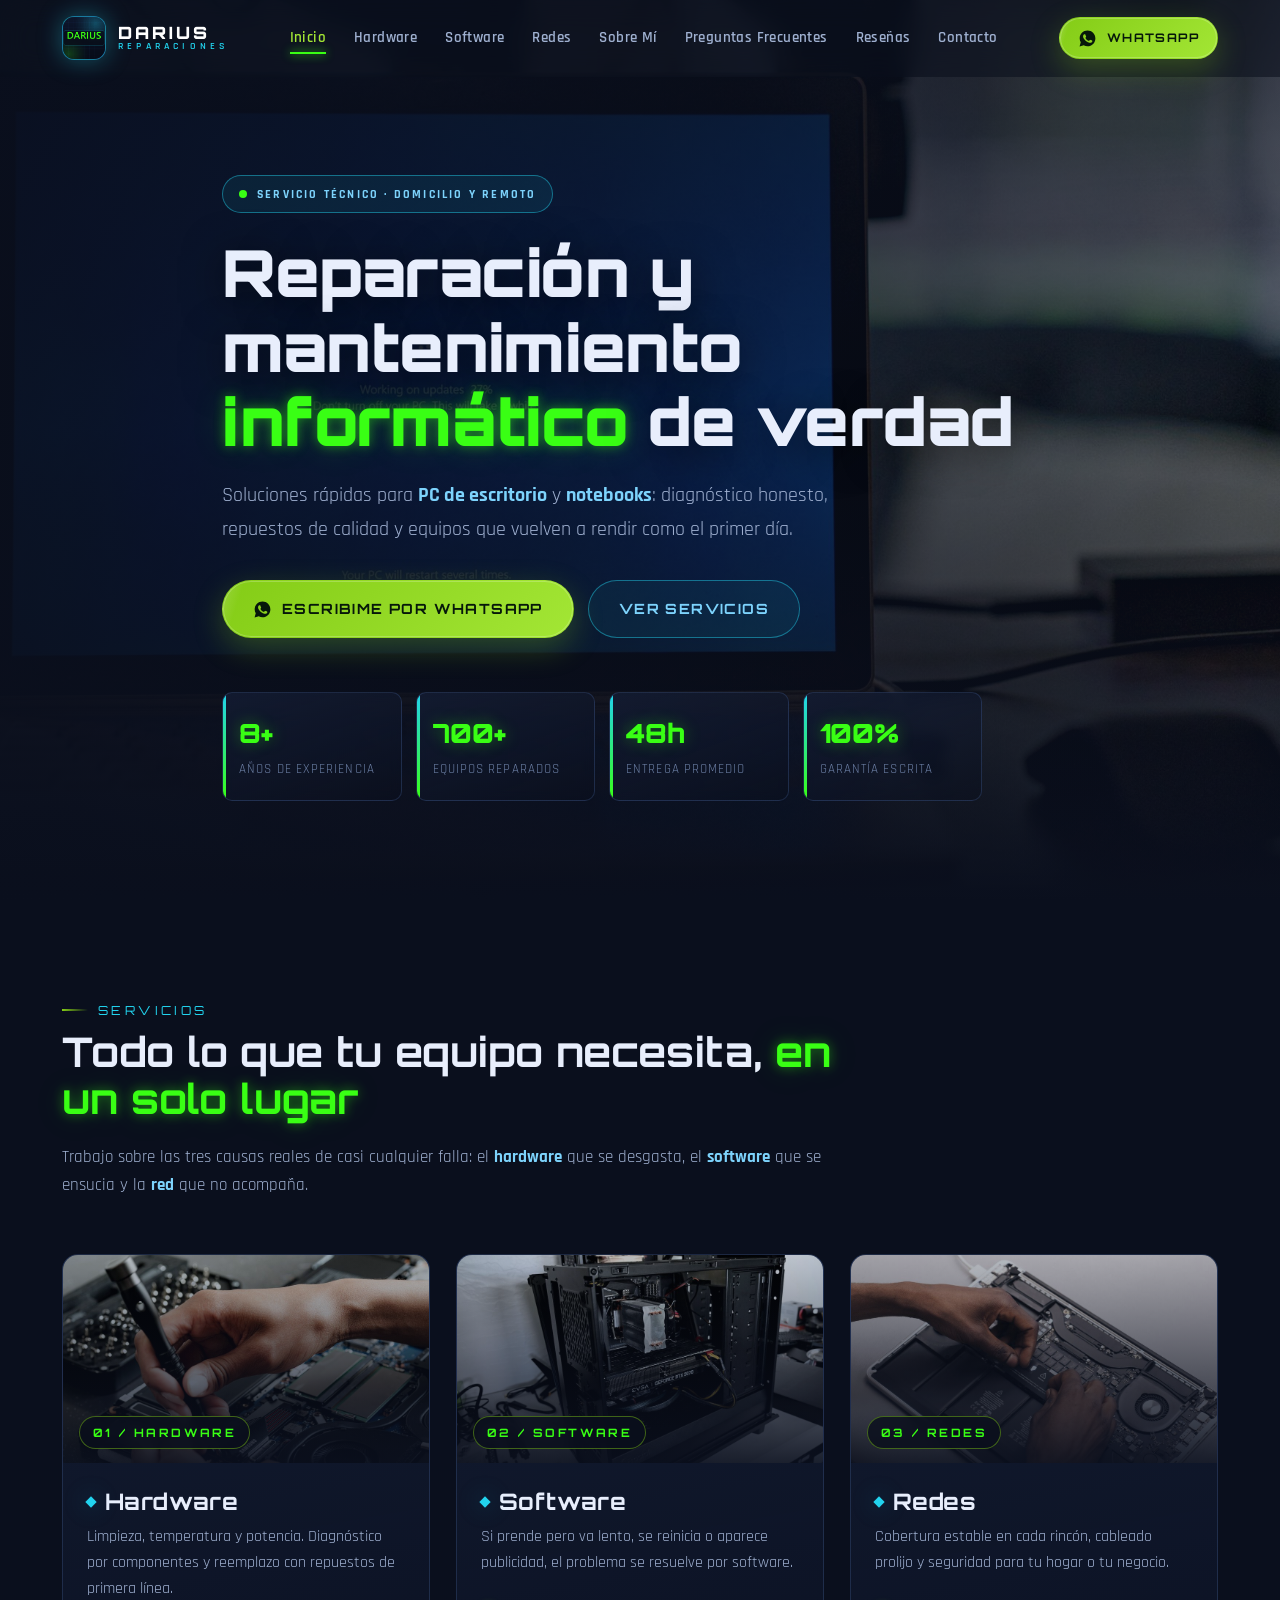
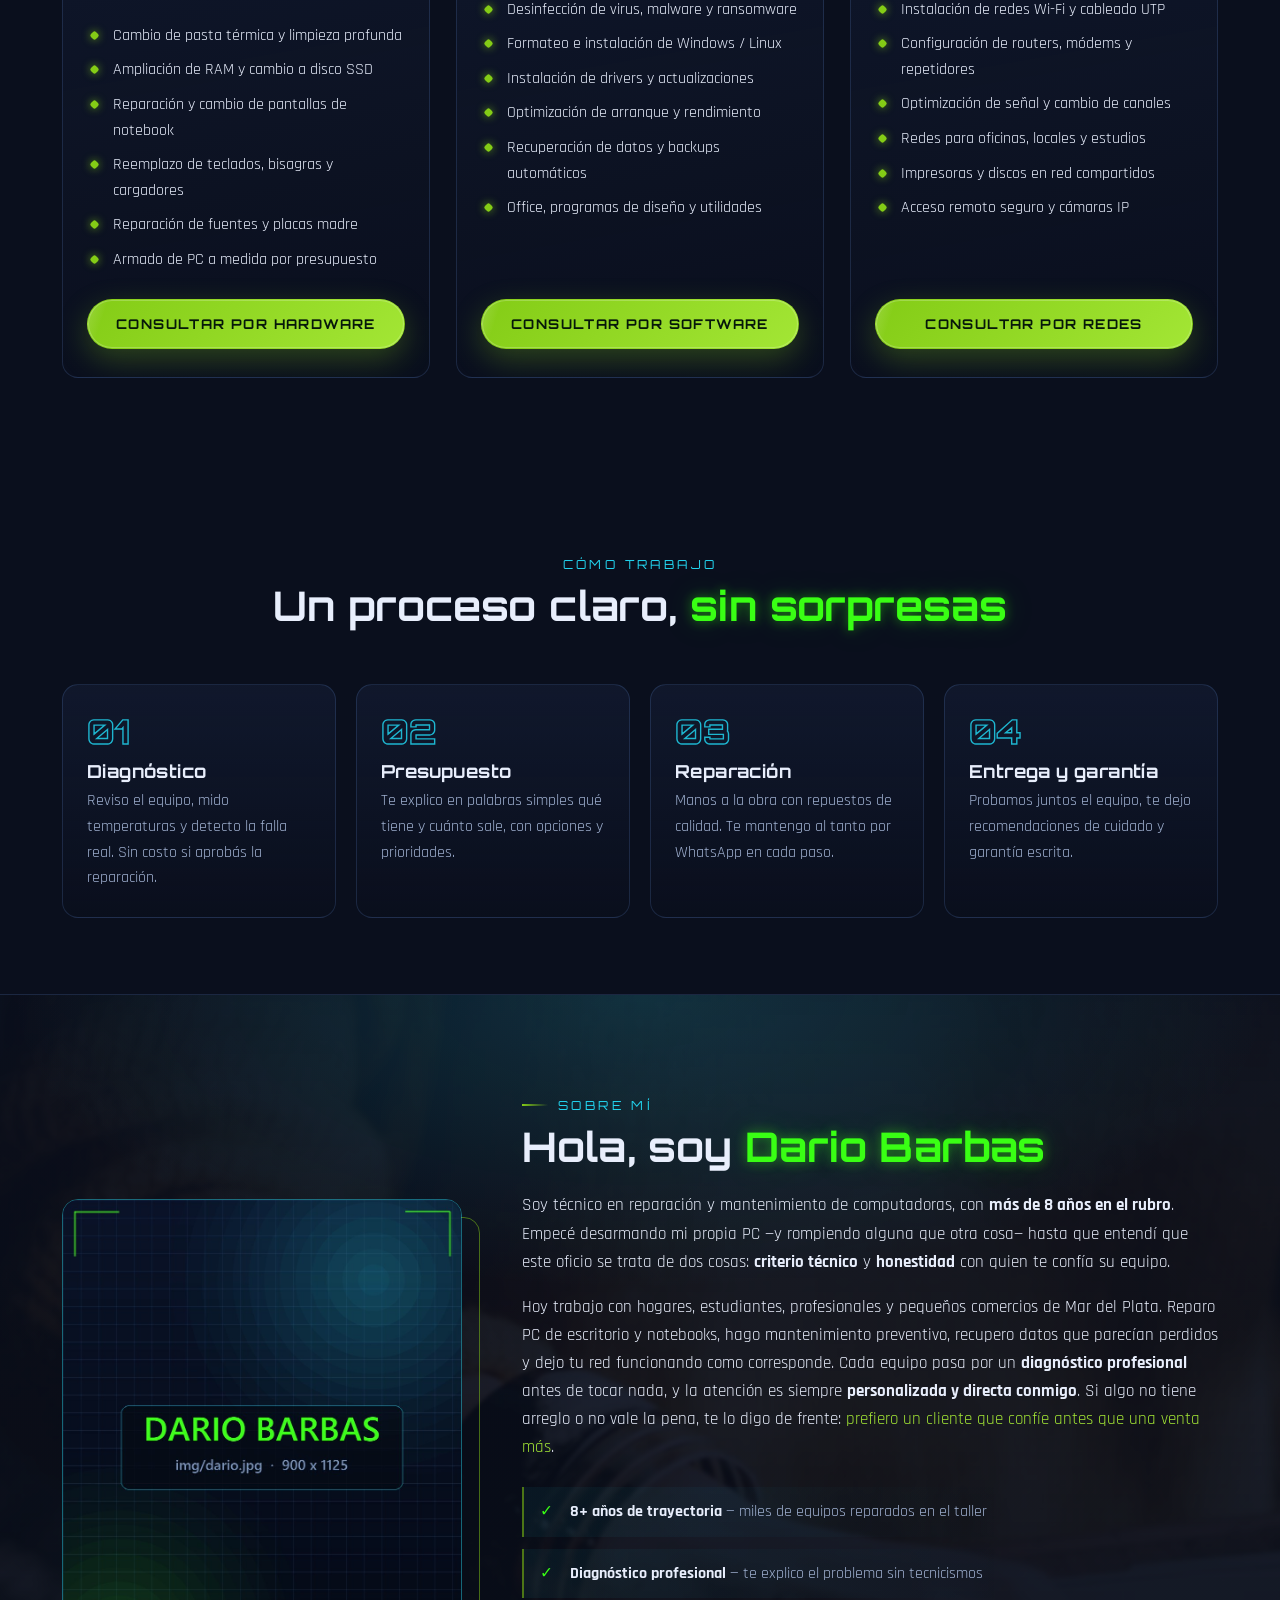
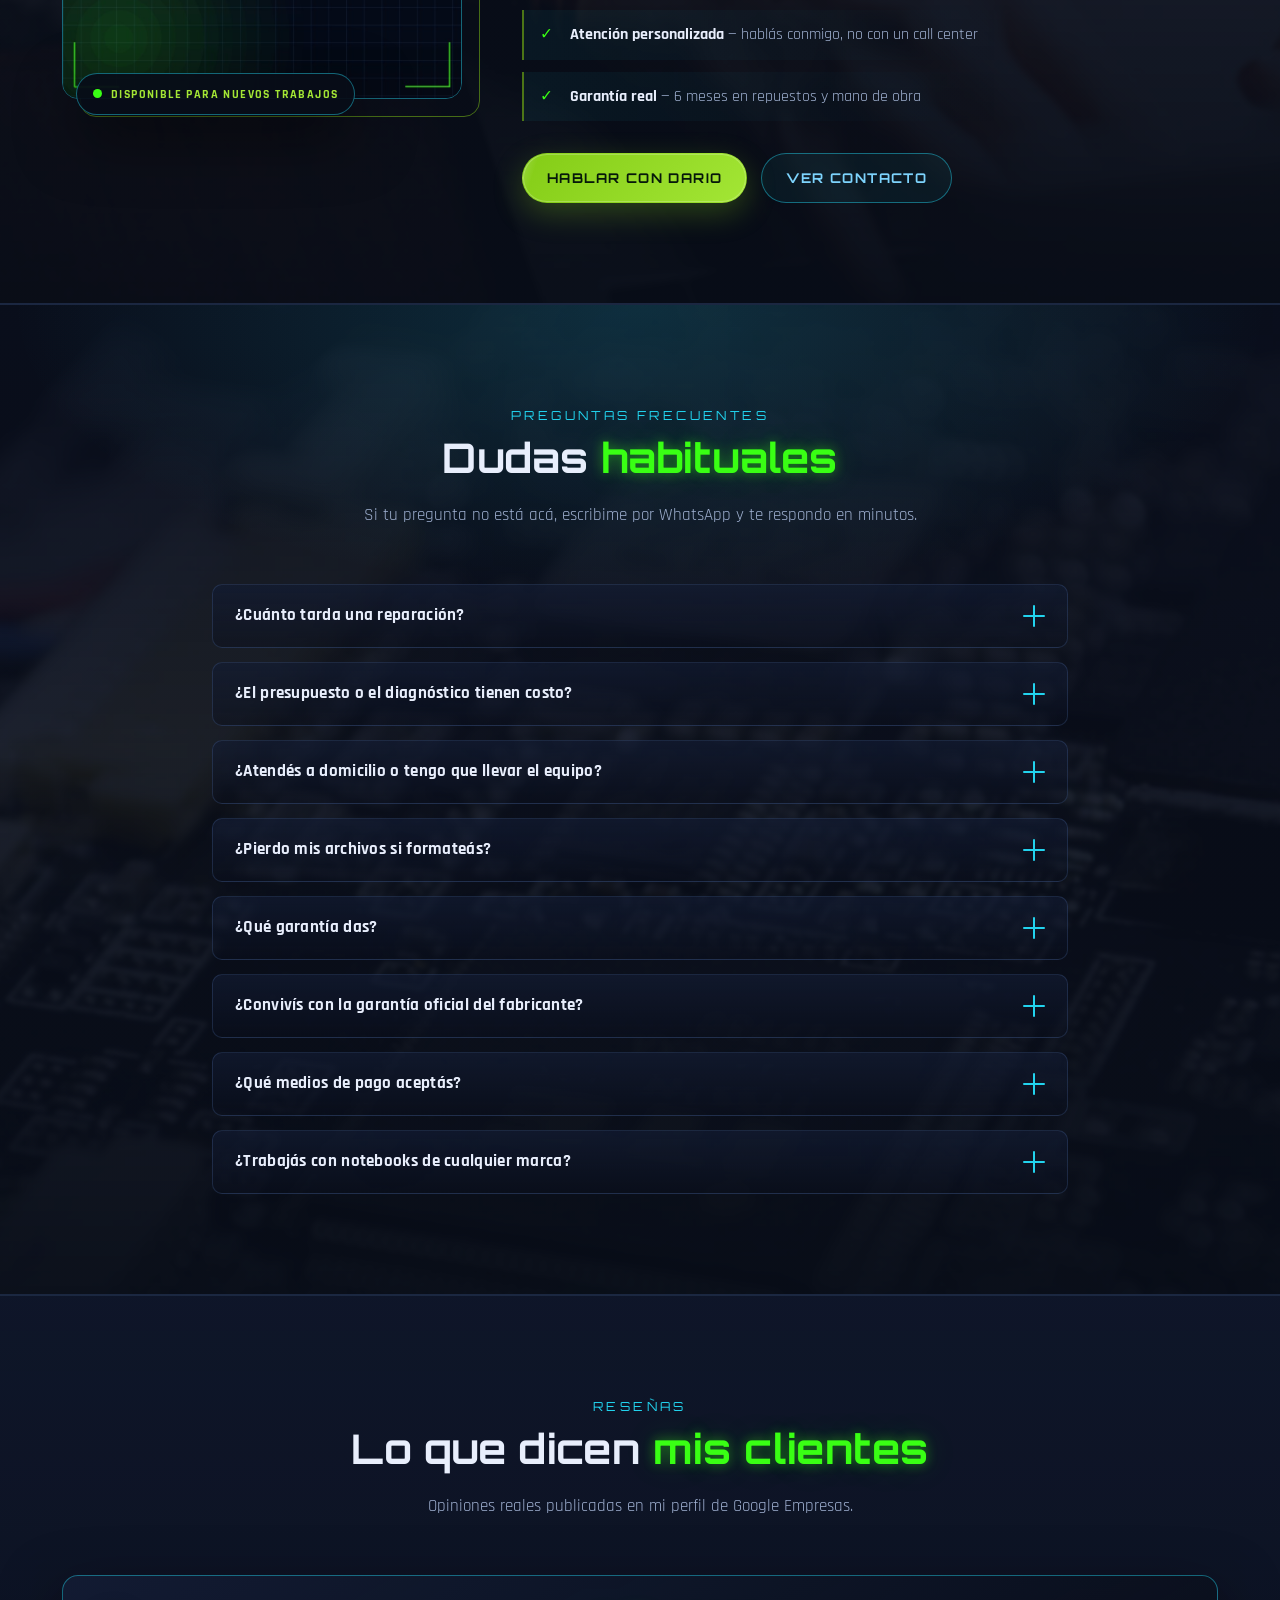
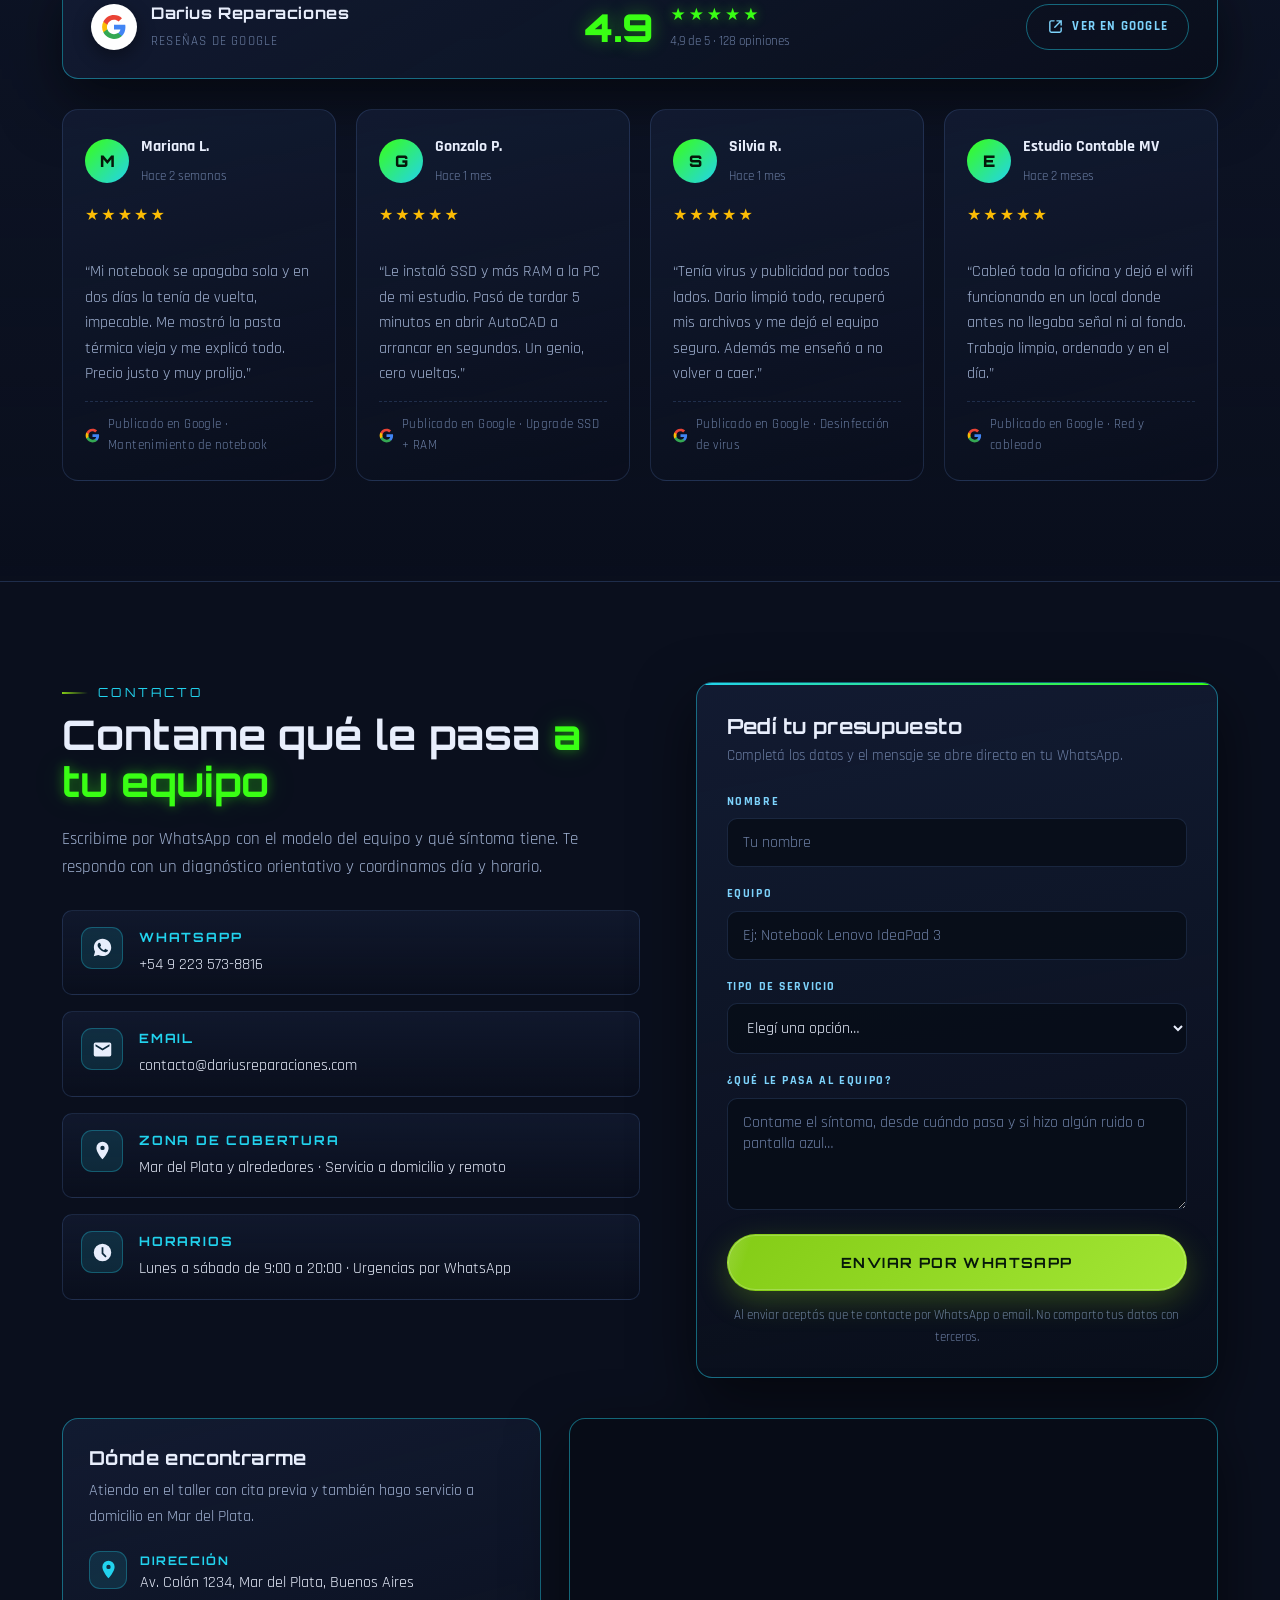
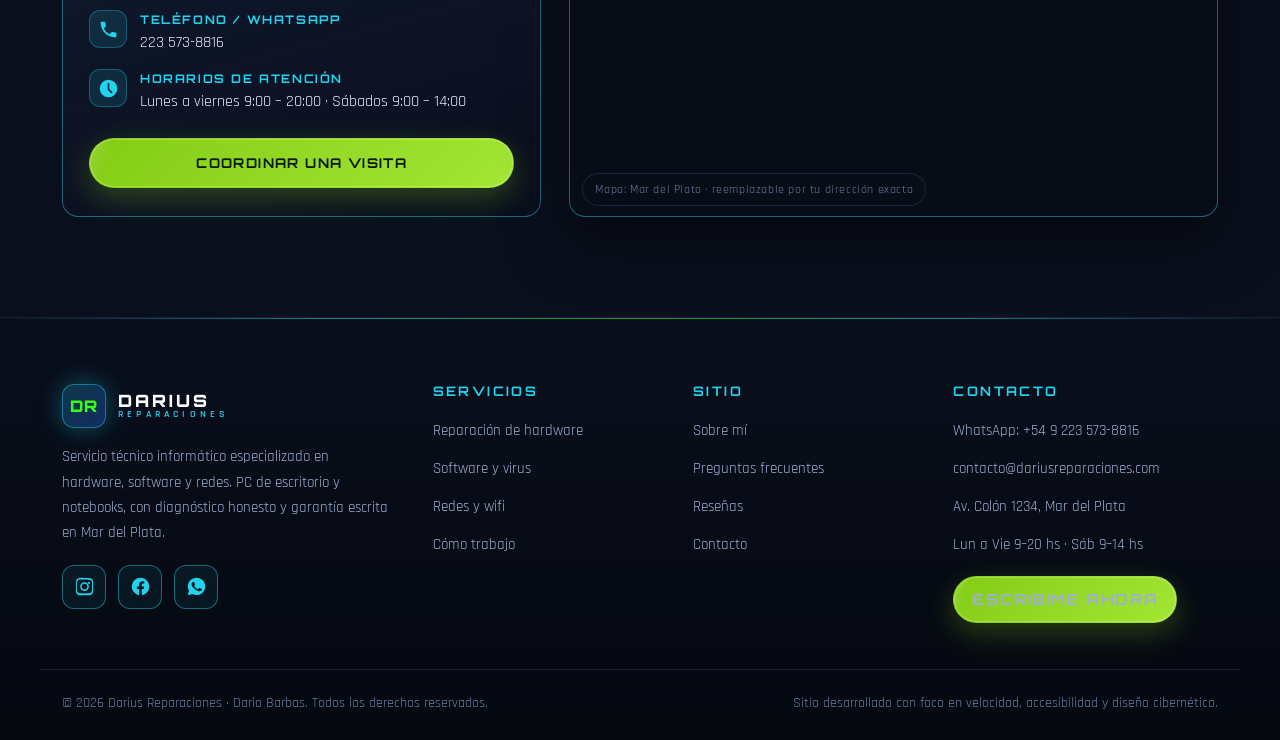
==== index.html @ 728defdb "Initial commit - Darius Reparaciones Website" ====
<!DOCTYPE html>
<html lang="es">
<head>
  <meta charset="UTF-8" />
  <meta name="viewport" content="width=device-width, initial-scale=1.0" />
  <meta name="theme-color" content="#0a0f1d" />
  <title>Darius Reparaciones | Reparación de PC y Notebooks</title>

  <!-- SEGURO ANTI-FALLO: el contenido solo se oculta para animarlo si el JS
       está activo. Si main.js no carga o falla, a los 2,5 segundos se
       muestra TODO igual (textos, tarjetas y fotos). -->
  <script>
    (function () {
      var d = document.documentElement;
      d.classList.add('js', 'reveal-pending');
      window.setTimeout(function () {
        if (d.classList.contains('reveal-pending')) d.classList.remove('js');
      }, 2500);
    })();
  </script>
  <meta name="description" content="Servicio técnico informático: reparación de hardware, eliminación de virus, optimización y redes. PC de escritorio y notebooks con diagnóstico rápido y garantía." />
  <meta name="keywords" content="reparación de pc, service notebooks, cambio de pasta térmica, formateo, virus, redes wifi, Dario Barbas" />
  <meta name="author" content="Dario Barbas" />

  <!-- Open Graph -->
  <meta property="og:title" content="Darius Reparaciones | Reparación de PC y Notebooks" />
  <meta property="og:description" content="Hardware, software y redes. Diagnóstico rápido, repuestos de calidad y garantía real." />
  <meta property="og:type" content="website" />
  <meta property="og:image" content="img/og-image.jpg" />
  <meta name="twitter:card" content="summary_large_image" />

  <link rel="icon" href="img/favicon.png" type="image/png" />

  <!-- Tipografías tech -->
  <link rel="preconnect" href="https://fonts.googleapis.com" />
  <link rel="preconnect" href="https://fonts.gstatic.com" crossorigin />
  <link href="https://fonts.googleapis.com/css2?family=Orbitron:wght@500;700;900&family=Rajdhani:wght@400;500;600;700&display=swap" rel="stylesheet" />

  <link rel="stylesheet" href="css/styles.css" />

  <!-- Si el JavaScript está bloqueado, el contenido no queda oculto -->
  <noscript>
    <style>
      .reveal { opacity: 1 !important; transform: none !important; }
      .card__body { visibility: visible; }
    </style>
  </noscript>
</head>
<body>

  <!-- ================= FONDO DECORATIVO ================= -->
  <div class="bg-layer" aria-hidden="true">
    <div class="bg-grid"></div>
    <div class="bg-glow bg-glow--cyan"></div>
    <div class="bg-glow bg-glow--lime"></div>
    <div class="bg-scanline"></div>
  </div>

  <a class="skip-link" href="#inicio">Saltar al contenido principal</a>

  <!-- ================= NAVBAR ================= -->
  <header class="header" id="header">
    <nav class="nav container" aria-label="Navegación principal">
      <a href="#inicio" class="brand" aria-label="Darius Reparaciones - Inicio">
        <span class="brand__mark" aria-hidden="true">
          <img src="img/logo.png" alt="" onerror="this.replaceWith(Object.assign(document.createElement('span'),{className:'brand__mark-fallback',textContent:'DR'}))" />
        </span>
        <span class="brand__text">
          <strong>DARIUS</strong>
          <small>REPARACIONES</small>
        </span>
      </a>

      <ul class="nav__list" id="navList">
        <li><a class="nav__link is-active" href="#inicio">Inicio</a></li>
        <li><a class="nav__link" href="#hardware">Hardware</a></li>
        <li><a class="nav__link" href="#software">Software</a></li>
        <li><a class="nav__link" href="#redes">Redes</a></li>
        <li><a class="nav__link" href="#sobre-mi">Sobre Mí</a></li>
        <li><a class="nav__link" href="#faq">Preguntas Frecuentes</a></li>
        <li><a class="nav__link" href="#resenas">Reseñas</a></li>
        <li><a class="nav__link" href="#contacto">Contacto</a></li>
        <li class="nav__cta-mobile">
          <a class="btn btn--whatsapp btn--block" data-wa data-wa-text="Hola Dario! Quiero consultar por un servicio técnico." href="https://wa.me/5492235738816" target="_blank" rel="noopener">
            <svg class="icon" viewBox="0 0 24 24" aria-hidden="true"><path fill="currentColor" d="M12.04 2C6.58 2 2.13 6.45 2.13 11.91c0 1.75.46 3.45 1.32 4.95L2 22l5.25-1.38a9.9 9.9 0 0 0 4.79 1.22h.01c5.46 0 9.91-4.45 9.91-9.91S17.5 2 12.04 2Zm5.8 14.06c-.24.68-1.4 1.3-1.93 1.35-.53.05-1.02.24-3.45-.72-2.92-1.15-4.75-4.17-4.9-4.37-.14-.19-1.15-1.53-1.15-2.92 0-1.39.73-2.07 1-2.36.24-.26.53-.33.72-.33.19 0 .38 0 .55.01.19.01.43-.07.67.51.24.58.82 2 .89 2.14.07.15.12.32.02.51-.1.19-.15.31-.29.48-.15.17-.31.38-.44.51-.15.14-.3.3-.13.59.17.29.76 1.25 1.63 2.03 1.12 1 2.06 1.31 2.35 1.46.29.14.46.12.63-.07.17-.19.73-.85.93-1.14.19-.29.39-.24.65-.15.27.1 1.68.79 1.97.94.29.14.48.22.55.34.07.12.07.7-.17 1.38Z"/></svg>
            WhatsApp
          </a>
        </li>
      </ul>

      <div class="nav__actions">
        <a class="btn btn--whatsapp btn--sm" data-wa data-wa-text="Hola Dario! Quiero consultar por un servicio técnico." href="https://wa.me/5492235738816" target="_blank" rel="noopener">
          <svg class="icon" viewBox="0 0 24 24" aria-hidden="true"><path fill="currentColor" d="M12.04 2C6.58 2 2.13 6.45 2.13 11.91c0 1.75.46 3.45 1.32 4.95L2 22l5.25-1.38a9.9 9.9 0 0 0 4.79 1.22h.01c5.46 0 9.91-4.45 9.91-9.91S17.5 2 12.04 2Zm5.8 14.06c-.24.68-1.4 1.3-1.93 1.35-.53.05-1.02.24-3.45-.72-2.92-1.15-4.75-4.17-4.9-4.37-.14-.19-1.15-1.53-1.15-2.92 0-1.39.73-2.07 1-2.36.24-.26.53-.33.72-.33.19 0 .38 0 .55.01.19.01.43-.07.67.51.24.58.82 2 .89 2.14.07.15.12.32.02.51-.1.19-.15.31-.29.48-.15.17-.31.38-.44.51-.15.14-.3.3-.13.59.17.29.76 1.25 1.63 2.03 1.12 1 2.06 1.31 2.35 1.46.29.14.46.12.63-.07.17-.19.73-.85.93-1.14.19-.29.39-.24.65-.15.27.1 1.68.79 1.97.94.29.14.48.22.55.34.07.12.07.7-.17 1.38Z"/></svg>
          <span>WhatsApp</span>
        </a>

        <button class="burger" id="burger" type="button" aria-label="Abrir menú de navegación" aria-expanded="false" aria-controls="navList">
          <span></span><span></span><span></span>
        </button>
      </div>
    </nav>
  </header>

  <main>

    <!-- ================= HERO ================= -->
    <section class="hero" id="inicio">
      <div class="hero__media" aria-hidden="true">
        <img src="img/hero-bg.jpg" alt="" fetchpriority="high" />
        <div class="hero__overlay"></div>
      </div>

      <div class="container hero__inner">
        <p class="badge reveal">
          <span class="badge__dot"></span> Servicio técnico · Domicilio y remoto
        </p>

        <h1 class="hero__title reveal">
          Reparación y mantenimiento <span class="txt-neon">informático</span> de verdad
        </h1>

        <p class="hero__subtitle reveal">
          Soluciones rápidas para <strong>PC de escritorio</strong> y <strong>notebooks</strong>:
          diagnóstico honesto, repuestos de calidad y equipos que vuelven a rendir como el primer día.
        </p>

        <div class="hero__actions reveal">
          <a class="btn btn--whatsapp btn--lg" data-wa data-wa-text="Hola Dario! Necesito reparar mi equipo. ¿Me pasás un presupuesto?" href="https://wa.me/5492235738816" target="_blank" rel="noopener">
            <svg class="icon" viewBox="0 0 24 24" aria-hidden="true"><path fill="currentColor" d="M12.04 2C6.58 2 2.13 6.45 2.13 11.91c0 1.75.46 3.45 1.32 4.95L2 22l5.25-1.38a9.9 9.9 0 0 0 4.79 1.22h.01c5.46 0 9.91-4.45 9.91-9.91S17.5 2 12.04 2Zm5.8 14.06c-.24.68-1.4 1.3-1.93 1.35-.53.05-1.02.24-3.45-.72-2.92-1.15-4.75-4.17-4.9-4.37-.14-.19-1.15-1.53-1.15-2.92 0-1.39.73-2.07 1-2.36.24-.26.53-.33.72-.33.19 0 .38 0 .55.01.19.01.43-.07.67.51.24.58.82 2 .89 2.14.07.15.12.32.02.51-.1.19-.15.31-.29.48-.15.17-.31.38-.44.51-.15.14-.3.3-.13.59.17.29.76 1.25 1.63 2.03 1.12 1 2.06 1.31 2.35 1.46.29.14.46.12.63-.07.17-.19.73-.85.93-1.14.19-.29.39-.24.65-.15.27.1 1.68.79 1.97.94.29.14.48.22.55.34.07.12.07.7-.17 1.38Z"/></svg>
            Escribime por WhatsApp
          </a>
          <a class="btn btn--ghost btn--lg" href="#servicios">Ver servicios</a>
        </div>

        <ul class="hero__stats reveal" aria-label="Datos del servicio">
          <li><strong data-count="8" data-suffix="+">0</strong><span>Años de experiencia</span></li>
          <li><strong data-count="700" data-suffix="+">0</strong><span>Equipos reparados</span></li>
          <li><strong data-count="48" data-suffix="h">0</strong><span>Entrega promedio</span></li>
          <li><strong data-count="100" data-suffix="%">0</strong><span>Garantía escrita</span></li>
        </ul>
      </div>
    </section>

    <!-- ================= SERVICIOS ================= -->
    <section class="section" id="servicios">
      <div class="container">
        <header class="section__head reveal">
          <p class="eyebrow">Servicios</p>
          <h2 class="section__title">Todo lo que tu equipo necesita, <span class="txt-neon">en un solo lugar</span></h2>
          <p class="section__lead">
            Trabajo sobre las tres causas reales de casi cualquier falla: el <strong>hardware</strong> que se desgasta,
            el <strong>software</strong> que se ensucia y la <strong>red</strong> que no acompaña.
          </p>
        </header>

        <div class="cards">

          <!-- HARDWARE -->
          <article class="card reveal" id="hardware">
            <div class="card__media">
              <img src="img/hardware.jpg" alt="Reparación de hardware de PC: motherboard, memoria RAM y discos" loading="lazy" />
              <span class="card__tag">01 / Hardware</span>
            </div>
            <div class="card__body">
              <h3 class="card__title">Hardware</h3>
              <p class="card__text">Limpieza, temperatura y potencia. Diagnóstico por componentes y reemplazo con repuestos de primera línea.</p>
              <ul class="list">
                <li>Cambio de pasta térmica y limpieza profunda</li>
                <li>Ampliación de RAM y cambio a disco SSD</li>
                <li>Reparación y cambio de pantallas de notebook</li>
                <li>Reemplazo de teclados, bisagras y cargadores</li>
                <li>Reparación de fuentes y placas madre</li>
                <li>Armado de PC a medida por presupuesto</li>
              </ul>
              <a class="btn btn--whatsapp btn--block" data-wa data-wa-text="Hola Dario! Necesito un servicio de HARDWARE (pasta térmica, RAM, SSD, pantalla...). ¿Me asesorás?" href="https://wa.me/5492235738816" target="_blank" rel="noopener">Consultar por hardware</a>
            </div>
          </article>

          <!-- SOFTWARE -->
          <article class="card reveal" id="software">
            <div class="card__media">
              <img src="img/software.jpg" alt="Instalación y optimización de software, eliminación de virus" loading="lazy" />
              <span class="card__tag">02 / Software</span>
            </div>
            <div class="card__body">
              <h3 class="card__title">Software</h3>
              <p class="card__text">Si prende pero va lento, se reinicia o aparece publicidad, el problema se resuelve por software.</p>
              <ul class="list">
                <li>Desinfección de virus, malware y ransomware</li>
                <li>Formateo e instalación de Windows / Linux</li>
                <li>Instalación de drivers y actualizaciones</li>
                <li>Optimización de arranque y rendimiento</li>
                <li>Recuperación de datos y backups automáticos</li>
                <li>Office, programas de diseño y utilidades</li>
              </ul>
              <a class="btn btn--whatsapp btn--block" data-wa data-wa-text="Hola Dario! Mi equipo tiene un problema de SOFTWARE (virus, lento, formateo). ¿Podés ayudarme?" href="https://wa.me/5492235738816" target="_blank" rel="noopener">Consultar por software</a>
            </div>
          </article>

          <!-- REDES -->
          <article class="card reveal" id="redes">
            <div class="card__media">
              <img src="img/redes.jpg" alt="Instalación y configuración de redes wifi y cableado" loading="lazy" />
              <span class="card__tag">03 / Redes</span>
            </div>
            <div class="card__body">
              <h3 class="card__title">Redes</h3>
              <p class="card__text">Cobertura estable en cada rincón, cableado prolijo y seguridad para tu hogar o tu negocio.</p>
              <ul class="list">
                <li>Instalación de redes Wi-Fi y cableado UTP</li>
                <li>Configuración de routers, módems y repetidores</li>
                <li>Optimización de señal y cambio de canales</li>
                <li>Redes para oficinas, locales y estudios</li>
                <li>Impresoras y discos en red compartidos</li>
                <li>Acceso remoto seguro y cámaras IP</li>
              </ul>
              <a class="btn btn--whatsapp btn--block" data-wa data-wa-text="Hola Dario! Necesito asesoramiento en REDES (wifi, cableado, router). ¿Coordinamos?" href="https://wa.me/5492235738816" target="_blank" rel="noopener">Consultar por redes</a>
            </div>
          </article>

        </div>
      </div>
    </section>

    <!-- ================= PROCESO ================= -->
    <section class="section section--tight" id="proceso">
      <div class="container">
        <header class="section__head section__head--center reveal">
          <p class="eyebrow">Cómo trabajo</p>
          <h2 class="section__title">Un proceso claro, <span class="txt-neon">sin sorpresas</span></h2>
        </header>

        <ol class="steps">
          <li class="step reveal">
            <span class="step__num">01</span>
            <h3>Diagnóstico</h3>
            <p>Reviso el equipo, mido temperaturas y detecto la falla real. Sin costo si aprobás la reparación.</p>
          </li>
          <li class="step reveal">
            <span class="step__num">02</span>
            <h3>Presupuesto</h3>
            <p>Te explico en palabras simples qué tiene y cuánto sale, con opciones y prioridades.</p>
          </li>
          <li class="step reveal">
            <span class="step__num">03</span>
            <h3>Reparación</h3>
            <p>Manos a la obra con repuestos de calidad. Te mantengo al tanto por WhatsApp en cada paso.</p>
          </li>
          <li class="step reveal">
            <span class="step__num">04</span>
            <h3>Entrega y garantía</h3>
            <p>Probamos juntos el equipo, te dejo recomendaciones de cuidado y garantía escrita.</p>
          </li>
        </ol>
      </div>
    </section>

    <!-- ================= SOBRE MÍ (con Parallax) ================= -->
    <section class="section about section--parallax" id="sobre-mi">
      <!-- Fondo Parallax: se mueve más lento que el scroll -->
      <div class="parallax__layer" data-parallax="0.18" style="background-image: url('img/parallax-sobre-mi.jpg');" aria-hidden="true"></div>
      <div class="parallax__scrim" aria-hidden="true"></div>

      <div class="container about__grid">
        <div class="about__media reveal">
          <img src="img/dario.jpg" alt="Dario Barbas, técnico en reparación de PC" loading="lazy" />
          <div class="about__frame" aria-hidden="true"></div>
          <div class="about__chip">
            <span class="pulse"></span> Disponible para nuevos trabajos
          </div>
        </div>

        <div class="about__content">
          <p class="eyebrow reveal">Sobre mí</p>
          <h2 class="section__title reveal">Hola, soy <span class="txt-neon">Dario Barbas</span></h2>

          <p class="reveal">
            Soy técnico en reparación y mantenimiento de computadoras, con <strong>más de 8 años en el rubro</strong>.
            Empecé desarmando mi propia PC —y rompiendo alguna que otra cosa— hasta que entendí que este oficio se
            trata de dos cosas: <strong>criterio técnico</strong> y <strong>honestidad</strong> con quien te confía su equipo.
          </p>
          <p class="reveal">
            Hoy trabajo con hogares, estudiantes, profesionales y pequeños comercios de Mar del Plata. Reparo PC de
            escritorio y notebooks, hago mantenimiento preventivo, recupero datos que parecían perdidos y dejo tu red
            funcionando como corresponde. Cada equipo pasa por un <strong>diagnóstico profesional</strong> antes de tocar
            nada, y la atención es siempre <strong>personalizada y directa conmigo</strong>. Si algo no tiene arreglo o no
            vale la pena, te lo digo de frente: <span class="txt-lime">prefiero un cliente que confíe antes que una venta más</span>.
          </p>

          <ul class="about__values">
            <li class="reveal"><strong>8+ años de trayectoria</strong> — miles de equipos reparados en el taller</li>
            <li class="reveal"><strong>Diagnóstico profesional</strong> — te explico el problema sin tecnicismos</li>
            <li class="reveal"><strong>Atención personalizada</strong> — hablás conmigo, no con un call center</li>
            <li class="reveal"><strong>Garantía real</strong> — 6 meses en repuestos y mano de obra</li>
          </ul>

          <div class="about__actions reveal">
            <a class="btn btn--whatsapp" data-wa data-wa-text="Hola Dario! Vi tu página y quiero hacerte una consulta." href="https://wa.me/5492235738816" target="_blank" rel="noopener">Hablar con Dario</a>
            <a class="btn btn--ghost" href="#contacto">Ver contacto</a>
          </div>
        </div>
      </div>
    </section>

    <!-- ================= PREGUNTAS FRECUENTES (con Parallax) ================= -->
    <section class="section section--parallax" id="faq">
      <!-- Fondo Parallax con backdrop cibernético -->
      <div class="parallax__layer" data-parallax="0.14" style="background-image: url('img/parallax-faq.jpg');" aria-hidden="true"></div>
      <div class="parallax__scrim" aria-hidden="true"></div>

      <div class="container container--narrow">
        <header class="section__head section__head--center reveal">
          <p class="eyebrow">Preguntas frecuentes</p>
          <h2 class="section__title">Dudas <span class="txt-neon">habituales</span></h2>
          <p class="section__lead">Si tu pregunta no está acá, escribime por WhatsApp y te respondo en minutos.</p>
        </header>

        <div class="faq" id="faqList">
          <article class="faq__item reveal">
            <h3>
              <button class="faq__q" type="button" aria-expanded="false">
                <span>¿Cuánto tarda una reparación?</span>
                <span class="faq__icon" aria-hidden="true"></span>
              </button>
            </h3>
            <div class="faq__a">
              <p>La mayoría de los trabajos de software y mantenimiento se entregan en 24 a 48 horas. Las reparaciones de hardware dependen del repuesto: si es un componente que tengo en stock, suele quedar listo el mismo día o al siguiente.</p>
            </div>
          </article>

          <article class="faq__item reveal">
            <h3>
              <button class="faq__q" type="button" aria-expanded="false">
                <span>¿El presupuesto o el diagnóstico tienen costo?</span>
                <span class="faq__icon" aria-hidden="true"></span>
              </button>
            </h3>
            <div class="faq__a">
              <p>El presupuesto es <strong>sin cargo</strong> y el diagnóstico también, siempre que aprobés la reparación.
              Si decidís no reparar, solo abonás el diagnóstico técnico, y te entrego el informe con lo que encontré y
              las opciones disponibles.</p>
            </div>
          </article>

          <article class="faq__item reveal">
            <h3>
              <button class="faq__q" type="button" aria-expanded="false">
                <span>¿Atendés a domicilio o tengo que llevar el equipo?</span>
                <span class="faq__icon" aria-hidden="true"></span>
              </button>
            </h3>
            <div class="faq__a">
              <p>Las dos opciones. Para redes, instalaciones y problemas de escritorio conviene la visita a domicilio. Para reparaciones de notebook o cambio de componentes, lo ideal es que traigas el equipo al taller. Si te queda complicado trasladarlo, lo coordino yo.</p>
            </div>
          </article>

          <article class="faq__item reveal">
            <h3>
              <button class="faq__q" type="button" aria-expanded="false">
                <span>¿Pierdo mis archivos si formateás?</span>
                <span class="faq__icon" aria-hidden="true"></span>
              </button>
            </h3>
            <div class="faq__a">
              <p>No. Antes de cualquier formateo hago una copia de seguridad completa de tus documentos, fotos y configuraciones. Incluso en casos de disco dañado intento la recuperación de datos antes de reemplazarlo.</p>
            </div>
          </article>

          <article class="faq__item reveal">
            <h3>
              <button class="faq__q" type="button" aria-expanded="false">
                <span>¿Qué garantía das?</span>
                <span class="faq__icon" aria-hidden="true"></span>
              </button>
            </h3>
            <div class="faq__a">
              <p>Seis meses de garantía escrita sobre repuestos instalados y mano de obra. Si el mismo problema vuelve dentro de ese plazo, lo reviso sin costo.</p>
            </div>
          </article>

          <article class="faq__item reveal">
            <h3>
              <button class="faq__q" type="button" aria-expanded="false">
                <span>¿Convivís con la garantía oficial del fabricante?</span>
                <span class="faq__icon" aria-hidden="true"></span>
              </button>
            </h3>
            <div class="faq__a">
              <p>Sí. Te aviso siempre que un equipo esté en garantía oficial, porque en ese caso conviene tramitarla antes de intervenirlo. Si la garantía ya venció o el fabricante no responde, ahí entro yo.</p>
            </div>
          </article>

          <article class="faq__item reveal">
            <h3>
              <button class="faq__q" type="button" aria-expanded="false">
                <span>¿Qué medios de pago aceptás?</span>
                <span class="faq__icon" aria-hidden="true"></span>
              </button>
            </h3>
            <div class="faq__a">
              <p>Efectivo, transferencia bancaria y Mercado Pago (alias o link de pago). En trabajos grandes se abona
              un anticipo del 50 % al aprobar el presupuesto y el resto contra entrega del equipo.</p>
            </div>
          </article>

          <article class="faq__item reveal">
            <h3>
              <button class="faq__q" type="button" aria-expanded="false">
                <span>¿Trabajás con notebooks de cualquier marca?</span>
                <span class="faq__icon" aria-hidden="true"></span>
              </button>
            </h3>
            <div class="faq__a">
              <p>Sí: Lenovo, HP, Dell, Asus, Acer, Samsung, MSI, Apple y equipos armados. Si por el modelo necesito un
              repuesto específico, te lo aviso antes de comprarlo y te paso el precio exacto.</p>
            </div>
          </article>
        </div>
      </div>
    </section>

    <!-- ================= RESEÑAS (Google Business Profile) ================= -->
    <section class="section section--alt" id="resenas">
      <div class="container">
        <header class="section__head section__head--center reveal">
          <p class="eyebrow">Reseñas</p>
          <h2 class="section__title">Lo que dicen <span class="txt-neon">mis clientes</span></h2>
          <p class="section__lead">Opiniones reales publicadas en mi perfil de Google Empresas.</p>
        </header>

        <!-- Tarjeta resumen conectada a Google Business Profile -->
        <div class="gbusiness reveal">
          <div class="gbusiness__brand">
            <span class="gbusiness__logo" aria-hidden="true">
              <svg viewBox="0 0 48 48">
                <path fill="#4285F4" d="M45.12 24.5c0-1.56-.14-3.06-.4-4.5H24v8.51h11.84c-.51 2.75-2.06 5.08-4.39 6.64v5.52h7.11c4.16-3.83 6.56-9.47 6.56-16.17z"/>
                <path fill="#34A853" d="M24 46c5.94 0 10.92-1.97 14.56-5.33l-7.11-5.52c-1.97 1.32-4.49 2.1-7.45 2.1-5.73 0-10.58-3.87-12.31-9.07H4.34v5.7C7.96 41.07 15.4 46 24 46z"/>
                <path fill="#FBBC05" d="M11.69 28.18C11.25 26.86 11 25.45 11 24s.25-2.86.69-4.18v-5.7H4.34C2.85 17.09 2 20.45 2 24s.85 6.91 2.34 9.88l7.35-5.7z"/>
                <path fill="#EA4335" d="M24 10.75c3.23 0 6.13 1.11 8.41 3.29l6.31-6.31C34.91 4.18 29.93 2 24 2 15.4 2 7.96 6.93 4.34 14.12l7.35 5.7c1.73-5.2 6.58-9.07 12.31-9.07z"/>
              </svg>
            </span>
            <div>
              <strong>Darius Reparaciones</strong>
              <span>Reseñas de Google</span>
            </div>
          </div>

          <div class="gbusiness__score">
            <span class="gbusiness__num">4.9</span>
            <div class="gbusiness__meta">
              <span class="rating__stars" aria-hidden="true">★★★★★</span>
              <small>4,9 de 5 · 128 opiniones</small>
            </div>
          </div>

          <!-- TODO: cambiar por el enlace real de tu perfil de Google Empresas -->
          <a class="gbusiness__link" href="https://www.google.com/search?q=Darius+Reparaciones+Mar+del+Plata" target="_blank" rel="noopener">
            <svg viewBox="0 0 24 24" aria-hidden="true"><path fill="none" stroke="currentColor" stroke-width="2" stroke-linecap="round" stroke-linejoin="round" d="M14 4h6v6M20 4l-9 9M10 4H6a2 2 0 0 0-2 2v12a2 2 0 0 0 2 2h12a2 2 0 0 0 2-2v-4"/></svg>
            Ver en Google
          </a>
        </div>

        <div class="reviews">
          <article class="review reveal">
            <div class="review__head">
              <span class="review__avatar" aria-hidden="true">M</span>
              <div class="review__who">
                <strong>Mariana L.</strong>
                <span>Hace 2 semanas</span>
              </div>
            </div>
            <p class="review__stars" aria-label="5 de 5 estrellas">★★★★★</p>
            <p class="review__text">“Mi notebook se apagaba sola y en dos días la tenía de vuelta, impecable. Me mostró la pasta térmica vieja y me explicó todo. Precio justo y muy prolijo.”</p>
            <div class="review__foot">
              <svg viewBox="0 0 48 48" aria-hidden="true"><path fill="#4285F4" d="M45.12 24.5c0-1.56-.14-3.06-.4-4.5H24v8.51h11.84c-.51 2.75-2.06 5.08-4.39 6.64v5.52h7.11c4.16-3.83 6.56-9.47 6.56-16.17z"/><path fill="#34A853" d="M24 46c5.94 0 10.92-1.97 14.56-5.33l-7.11-5.52c-1.97 1.32-4.49 2.1-7.45 2.1-5.73 0-10.58-3.87-12.31-9.07H4.34v5.7C7.96 41.07 15.4 46 24 46z"/><path fill="#FBBC05" d="M11.69 28.18C11.25 26.86 11 25.45 11 24s.25-2.86.69-4.18v-5.7H4.34C2.85 17.09 2 20.45 2 24s.85 6.91 2.34 9.88l7.35-5.7z"/><path fill="#EA4335" d="M24 10.75c3.23 0 6.13 1.11 8.41 3.29l6.31-6.31C34.91 4.18 29.93 2 24 2 15.4 2 7.96 6.93 4.34 14.12l7.35 5.7c1.73-5.2 6.58-9.07 12.31-9.07z"/></svg>
              Publicado en Google · Mantenimiento de notebook
            </div>
          </article>

          <article class="review reveal">
            <div class="review__head">
              <span class="review__avatar" aria-hidden="true">G</span>
              <div class="review__who">
                <strong>Gonzalo P.</strong>
                <span>Hace 1 mes</span>
              </div>
            </div>
            <p class="review__stars" aria-label="5 de 5 estrellas">★★★★★</p>
            <p class="review__text">“Le instaló SSD y más RAM a la PC de mi estudio. Pasó de tardar 5 minutos en abrir AutoCAD a arrancar en segundos. Un genio, cero vueltas.”</p>
            <div class="review__foot">
              <svg viewBox="0 0 48 48" aria-hidden="true"><path fill="#4285F4" d="M45.12 24.5c0-1.56-.14-3.06-.4-4.5H24v8.51h11.84c-.51 2.75-2.06 5.08-4.39 6.64v5.52h7.11c4.16-3.83 6.56-9.47 6.56-16.17z"/><path fill="#34A853" d="M24 46c5.94 0 10.92-1.97 14.56-5.33l-7.11-5.52c-1.97 1.32-4.49 2.1-7.45 2.1-5.73 0-10.58-3.87-12.31-9.07H4.34v5.7C7.96 41.07 15.4 46 24 46z"/><path fill="#FBBC05" d="M11.69 28.18C11.25 26.86 11 25.45 11 24s.25-2.86.69-4.18v-5.7H4.34C2.85 17.09 2 20.45 2 24s.85 6.91 2.34 9.88l7.35-5.7z"/><path fill="#EA4335" d="M24 10.75c3.23 0 6.13 1.11 8.41 3.29l6.31-6.31C34.91 4.18 29.93 2 24 2 15.4 2 7.96 6.93 4.34 14.12l7.35 5.7c1.73-5.2 6.58-9.07 12.31-9.07z"/></svg>
              Publicado en Google · Upgrade SSD + RAM
            </div>
          </article>

          <article class="review reveal">
            <div class="review__head">
              <span class="review__avatar" aria-hidden="true">S</span>
              <div class="review__who">
                <strong>Silvia R.</strong>
                <span>Hace 1 mes</span>
              </div>
            </div>
            <p class="review__stars" aria-label="5 de 5 estrellas">★★★★★</p>
            <p class="review__text">“Tenía virus y publicidad por todos lados. Dario limpió todo, recuperó mis archivos y me dejó el equipo seguro. Además me enseñó a no volver a caer.”</p>
            <div class="review__foot">
              <svg viewBox="0 0 48 48" aria-hidden="true"><path fill="#4285F4" d="M45.12 24.5c0-1.56-.14-3.06-.4-4.5H24v8.51h11.84c-.51 2.75-2.06 5.08-4.39 6.64v5.52h7.11c4.16-3.83 6.56-9.47 6.56-16.17z"/><path fill="#34A853" d="M24 46c5.94 0 10.92-1.97 14.56-5.33l-7.11-5.52c-1.97 1.32-4.49 2.1-7.45 2.1-5.73 0-10.58-3.87-12.31-9.07H4.34v5.7C7.96 41.07 15.4 46 24 46z"/><path fill="#FBBC05" d="M11.69 28.18C11.25 26.86 11 25.45 11 24s.25-2.86.69-4.18v-5.7H4.34C2.85 17.09 2 20.45 2 24s.85 6.91 2.34 9.88l7.35-5.7z"/><path fill="#EA4335" d="M24 10.75c3.23 0 6.13 1.11 8.41 3.29l6.31-6.31C34.91 4.18 29.93 2 24 2 15.4 2 7.96 6.93 4.34 14.12l7.35 5.7c1.73-5.2 6.58-9.07 12.31-9.07z"/></svg>
              Publicado en Google · Desinfección de virus
            </div>
          </article>

          <article class="review reveal">
            <div class="review__head">
              <span class="review__avatar" aria-hidden="true">E</span>
              <div class="review__who">
                <strong>Estudio Contable MV</strong>
                <span>Hace 2 meses</span>
              </div>
            </div>
            <p class="review__stars" aria-label="5 de 5 estrellas">★★★★★</p>
            <p class="review__text">“Cableó toda la oficina y dejó el wifi funcionando en un local donde antes no llegaba señal ni al fondo. Trabajo limpio, ordenado y en el día.”</p>
            <div class="review__foot">
              <svg viewBox="0 0 48 48" aria-hidden="true"><path fill="#4285F4" d="M45.12 24.5c0-1.56-.14-3.06-.4-4.5H24v8.51h11.84c-.51 2.75-2.06 5.08-4.39 6.64v5.52h7.11c4.16-3.83 6.56-9.47 6.56-16.17z"/><path fill="#34A853" d="M24 46c5.94 0 10.92-1.97 14.56-5.33l-7.11-5.52c-1.97 1.32-4.49 2.1-7.45 2.1-5.73 0-10.58-3.87-12.31-9.07H4.34v5.7C7.96 41.07 15.4 46 24 46z"/><path fill="#FBBC05" d="M11.69 28.18C11.25 26.86 11 25.45 11 24s.25-2.86.69-4.18v-5.7H4.34C2.85 17.09 2 20.45 2 24s.85 6.91 2.34 9.88l7.35-5.7z"/><path fill="#EA4335" d="M24 10.75c3.23 0 6.13 1.11 8.41 3.29l6.31-6.31C34.91 4.18 29.93 2 24 2 15.4 2 7.96 6.93 4.34 14.12l7.35 5.7c1.73-5.2 6.58-9.07 12.31-9.07z"/></svg>
              Publicado en Google · Red y cableado
            </div>
          </article>
        </div>
      </div>
    </section>

    <!-- ================= CONTACTO ================= -->
    <section class="section" id="contacto">
      <div class="container contact__grid">

        <div class="contact__info">
          <p class="eyebrow reveal">Contacto</p>
          <h2 class="section__title reveal">Contame qué le pasa <span class="txt-neon">a tu equipo</span></h2>
          <p class="section__lead reveal">
            Escribime por WhatsApp con el modelo del equipo y qué síntoma tiene. Te respondo con un diagnóstico
            orientativo y coordinamos día y horario.
          </p>

          <ul class="contact__list">
            <li class="reveal">
              <span class="contact__ico" aria-hidden="true">
                <svg viewBox="0 0 24 24"><path fill="currentColor" d="M12.04 2C6.58 2 2.13 6.45 2.13 11.91c0 1.75.46 3.45 1.32 4.95L2 22l5.25-1.38a9.9 9.9 0 0 0 4.79 1.22h.01c5.46 0 9.91-4.45 9.91-9.91S17.5 2 12.04 2Zm5.8 14.06c-.24.68-1.4 1.3-1.93 1.35-.53.05-1.02.24-3.45-.72-2.92-1.15-4.75-4.17-4.9-4.37-.14-.19-1.15-1.53-1.15-2.92 0-1.39.73-2.07 1-2.36.24-.26.53-.33.72-.33.19 0 .38 0 .55.01.19.01.43-.07.67.51.24.58.82 2 .89 2.14.07.15.12.32.02.51-.1.19-.15.31-.29.48-.15.17-.31.38-.44.51-.15.14-.3.3-.13.59.17.29.76 1.25 1.63 2.03 1.12 1 2.06 1.31 2.35 1.46.29.14.46.12.63-.07.17-.19.73-.85.93-1.14.19-.29.39-.24.65-.15.27.1 1.68.79 1.97.94.29.14.48.22.55.34.07.12.07.7-.17 1.38Z"/></svg>
              </span>
              <div>
                <strong>WhatsApp</strong>
                <a data-wa data-wa-text="Hola Dario! Quiero coordinar un servicio técnico." href="https://wa.me/5492235738816" target="_blank" rel="noopener">+54 9 223 573-8816</a>
              </div>
            </li>
            <li class="reveal">
              <span class="contact__ico" aria-hidden="true">
                <svg viewBox="0 0 24 24"><path fill="currentColor" d="M20 4H4a2 2 0 0 0-2 2v12a2 2 0 0 0 2 2h16a2 2 0 0 0 2-2V6a2 2 0 0 0-2-2Zm0 4.24-8 4.76-8-4.76V6l8 4.76L20 6v2.24Z"/></svg>
              </span>
              <div>
                <strong>Email</strong>
                <a href="mailto:contacto@dariusreparaciones.com">contacto@dariusreparaciones.com</a>
              </div>
            </li>
            <li class="reveal">
              <span class="contact__ico" aria-hidden="true">
                <svg viewBox="0 0 24 24"><path fill="currentColor" d="M12 2a7 7 0 0 0-7 7c0 5.25 7 13 7 13s7-7.75 7-13a7 7 0 0 0-7-7Zm0 9.5A2.5 2.5 0 1 1 12 6.5a2.5 2.5 0 0 1 0 5Z"/></svg>
              </span>
              <div>
                <strong>Zona de cobertura</strong>
                <span>Mar del Plata y alrededores · Servicio a domicilio y remoto</span>
              </div>
            </li>
            <li class="reveal">
              <span class="contact__ico" aria-hidden="true">
                <svg viewBox="0 0 24 24"><path fill="currentColor" d="M12 2a10 10 0 1 0 0 20 10 10 0 0 0 0-20Zm1 10.59 3.7 3.7-1.41 1.42L11 13.41V6h2v6.59Z"/></svg>
              </span>
              <div>
                <strong>Horarios</strong>
                <span>Lunes a sábado de 9:00 a 20:00 · Urgencias por WhatsApp</span>
              </div>
            </li>
          </ul>
        </div>

        <div class="contact__form-wrap reveal">
          <form class="form" id="contactForm" novalidate>
            <h3 class="form__title">Pedí tu presupuesto</h3>
            <p class="form__hint">Completá los datos y el mensaje se abre directo en tu WhatsApp.</p>

            <div class="field">
              <label for="nombre">Nombre</label>
              <input id="nombre" name="nombre" type="text" placeholder="Tu nombre" required autocomplete="name" />
              <small class="error" data-error-for="nombre"></small>
            </div>

            <div class="field">
              <label for="equipo">Equipo</label>
              <input id="equipo" name="equipo" type="text" placeholder="Ej: Notebook Lenovo IdeaPad 3" required />
              <small class="error" data-error-for="equipo"></small>
            </div>

            <div class="field">
              <label for="servicio">Tipo de servicio</label>
              <select id="servicio" name="servicio" required>
                <option value="">Elegí una opción…</option>
                <option>Hardware / mantenimiento</option>
                <option>Software / virus / formateo</option>
                <option>Redes e instalaciones</option>
                <option>Recuperación de datos</option>
                <option>Otro / no estoy seguro</option>
              </select>
              <small class="error" data-error-for="servicio"></small>
            </div>

            <div class="field">
              <label for="mensaje">¿Qué le pasa al equipo?</label>
              <textarea id="mensaje" name="mensaje" rows="4" placeholder="Contame el síntoma, desde cuándo pasa y si hizo algún ruido o pantalla azul…" required></textarea>
              <small class="error" data-error-for="mensaje"></small>
            </div>

            <button class="btn btn--whatsapp btn--block btn--lg" type="submit">
              Enviar por WhatsApp
            </button>
            <p class="form__legal">Al enviar aceptás que te contacte por WhatsApp o email. No comparto tus datos con terceros.</p>
          </form>
        </div>

      </div>

      <!-- ---------- Ubicación y mapa ---------- -->
      <div class="container ubicacion">
        <div class="ubicacion__grid">
          <div class="ubicacion__info reveal">
            <h3>Dónde encontrarme</h3>
            <p>Atiendo en el taller con cita previa y también hago servicio a domicilio en Mar del Plata.</p>

            <ul class="ubicacion__lista">
              <li>
                <span class="contact__ico" aria-hidden="true">
                  <svg viewBox="0 0 24 24"><path fill="currentColor" d="M12 2a7 7 0 0 0-7 7c0 5.25 7 13 7 13s7-7.75 7-13a7 7 0 0 0-7-7Zm0 9.5A2.5 2.5 0 1 1 12 6.5a2.5 2.5 0 0 1 0 5Z"/></svg>
                </span>
                <div>
                  <strong>Dirección</strong>
                  <!-- TODO: reemplazar por tu dirección real -->
                  <a href="https://maps.google.com/?q=Mar+del+Plata,+Buenos+Aires" target="_blank" rel="noopener">
                    Av. Colón 1234, Mar del Plata, Buenos Aires
                  </a>
                </div>
              </li>
              <li>
                <span class="contact__ico" aria-hidden="true">
                  <svg viewBox="0 0 24 24"><path fill="currentColor" d="M6.62 10.79a15.05 15.05 0 0 0 6.59 6.59l2.2-2.2c.27-.27.67-.36 1.02-.24 1.12.37 2.33.57 3.57.57.55 0 1 .45 1 1V20c0 .55-.45 1-1 1A17 17 0 0 1 3 4c0-.55.45-1 1-1h3.5c.55 0 1 .45 1 1 0 1.25.2 2.45.57 3.57.11.35.03.74-.25 1.02l-2.2 2.2Z"/></svg>
                </span>
                <div>
                  <strong>Teléfono / WhatsApp</strong>
                  <a data-wa data-wa-text="Hola Dario! Quiero coordinar un servicio técnico." href="https://wa.me/5492235738816" target="_blank" rel="noopener">223 573-8816</a>
                </div>
              </li>
              <li>
                <span class="contact__ico" aria-hidden="true">
                  <svg viewBox="0 0 24 24"><path fill="currentColor" d="M12 2a10 10 0 1 0 0 20 10 10 0 0 0 0-20Zm1 10.59 3.7 3.7-1.41 1.42L11 13.41V6h2v6.59Z"/></svg>
                </span>
                <div>
                  <strong>Horarios de atención</strong>
                  <span>Lunes a viernes 9:00 – 20:00 · Sábados 9:00 – 14:00</span>
                </div>
              </li>
            </ul>

            <a class="btn btn--whatsapp" data-wa data-wa-text="Hola Dario! Quiero pasar por el taller, ¿me confirmás la dirección y el horario?" href="https://wa.me/5492235738816" target="_blank" rel="noopener">
              Coordinar una visita
            </a>
          </div>

          <!-- Mapa de Google: reemplazá la dirección dentro de src= por la tuya -->
          <div class="mapa reveal">
            <iframe
              title="Ubicación del taller de Darius Reparaciones en Mar del Plata"
              src="https://www.google.com/maps?q=Mar%20del%20Plata%2C%20Buenos%20Aires%2C%20Argentina&z=13&output=embed"
              loading="lazy"
              referrerpolicy="no-referrer-when-downgrade"
              allowfullscreen></iframe>
            <span class="mapa__hint">Mapa: Mar del Plata · reemplazable por tu dirección exacta</span>
          </div>
        </div>
      </div>
    </section>

  </main>

  <!-- ================= FOOTER ================= -->
  <footer class="footer">
    <div class="container footer__grid">
      <div class="footer__brand">
        <a href="#inicio" class="brand">
          <span class="brand__mark" aria-hidden="true"><span class="brand__mark-fallback">DR</span></span>
          <span class="brand__text"><strong>DARIUS</strong><small>REPARACIONES</small></span>
        </a>
        <p>Servicio técnico informático especializado en hardware, software y redes. PC de escritorio y notebooks, con diagnóstico honesto y garantía escrita en Mar del Plata.</p>

        <!-- Redes sociales: reemplazá los enlaces por los de tus perfiles -->
        <div class="socials">
          <a href="https://www.instagram.com/dariusreparaciones" target="_blank" rel="noopener" data-red="instagram" aria-label="Instagram de Darius Reparaciones">
            <svg viewBox="0 0 24 24" aria-hidden="true"><path fill="currentColor" d="M12 2.2c3.2 0 3.6 0 4.9.07 1.2.06 1.8.25 2.2.42.6.23 1 .5 1.4.95.45.44.72.84.95 1.4.17.44.36 1 .42 2.2.06 1.3.07 1.7.07 4.9s0 3.6-.07 4.9c-.06 1.2-.25 1.8-.42 2.2-.23.6-.5 1-.95 1.4-.44.45-.84.72-1.4.95-.44.17-1 .36-2.2.42-1.3.06-1.7.07-4.9.07s-3.6 0-4.9-.07c-1.2-.06-1.8-.25-2.2-.42-.6-.23-1-.5-1.4-.95-.45-.44-.72-.84-.95-1.4-.17-.44-.36-1-.42-2.2C2.2 15.6 2.2 15.2 2.2 12s0-3.6.07-4.9c.06-1.2.25-1.8.42-2.2.23-.6.5-1 .95-1.4.44-.45.84-.72 1.4-.95.44-.17 1-.36 2.2-.42C8.4 2.2 8.8 2.2 12 2.2Zm0 1.8c-3.1 0-3.5 0-4.7.07-1 .04-1.5.2-1.9.35-.4.15-.7.35-1 .65-.3.3-.5.6-.65 1-.15.4-.31.9-.35 1.9C3.3 9.2 3.3 9.6 3.3 12s0 2.8.07 3.9c.04 1 .2 1.5.35 1.9.15.4.35.7.65 1 .3.3.6.5 1 .65.4.15.9.31 1.9.35 1.2.07 1.6.07 4.7.07s3.5 0 4.7-.07c1-.04 1.5-.2 1.9-.35.4-.15.7-.35 1-.65.3-.3.5-.6.65-1 .15-.4.31-.9.35-1.9.07-1.1.07-1.5.07-3.9s0-2.8-.07-3.9c-.04-1-.2-1.5-.35-1.9a2.7 2.7 0 0 0-.65-1 2.7 2.7 0 0 0-1-.65c-.4-.15-.9-.31-1.9-.35C15.6 4 15.2 4 12 4Zm0 3.1a5 5 0 1 1 0 10 5 5 0 0 1 0-10Zm0 1.8a3.2 3.2 0 1 0 0 6.4 3.2 3.2 0 0 0 0-6.4Zm5.2-2.2a1.2 1.2 0 1 1 0 2.4 1.2 1.2 0 0 1 0-2.4Z"/></svg>
          </a>
          <a href="https://www.facebook.com/dariusreparaciones" target="_blank" rel="noopener" data-red="facebook" aria-label="Facebook de Darius Reparaciones">
            <svg viewBox="0 0 24 24" aria-hidden="true"><path fill="currentColor" d="M22 12a10 10 0 1 0-11.6 9.9v-7H7.9V12h2.5V9.8c0-2.5 1.5-3.9 3.7-3.9 1.1 0 2.2.2 2.2.2v2.4h-1.2c-1.2 0-1.6.75-1.6 1.5V12h2.7l-.43 2.9h-2.27v7A10 10 0 0 0 22 12Z"/></svg>
          </a>
          <a data-wa data-wa-text="Hola Dario! Quiero hacer una consulta." href="https://wa.me/5492235738816" target="_blank" rel="noopener" data-red="whatsapp" aria-label="WhatsApp de Darius Reparaciones">
            <svg viewBox="0 0 24 24" aria-hidden="true"><path fill="currentColor" d="M12.04 2C6.58 2 2.13 6.45 2.13 11.91c0 1.75.46 3.45 1.32 4.95L2 22l5.25-1.38a9.9 9.9 0 0 0 4.79 1.22h.01c5.46 0 9.91-4.45 9.91-9.91S17.5 2 12.04 2Zm5.8 14.06c-.24.68-1.4 1.3-1.93 1.35-.53.05-1.02.24-3.45-.72-2.92-1.15-4.75-4.17-4.9-4.37-.14-.19-1.15-1.53-1.15-2.92 0-1.39.73-2.07 1-2.36.24-.26.53-.33.72-.33.19 0 .38 0 .55.01.19.01.43-.07.67.51.24.58.82 2 .89 2.14.07.15.12.32.02.51-.1.19-.15.31-.29.48-.15.17-.31.38-.44.51-.15.14-.3.3-.13.59.17.29.76 1.25 1.63 2.03 1.12 1 2.06 1.31 2.35 1.46.29.14.46.12.63-.07.17-.19.73-.85.93-1.14.19-.29.39-.24.65-.15.27.1 1.68.79 1.97.94.29.14.48.22.55.34.07.12.07.7-.17 1.38Z"/></svg>
          </a>
        </div>
      </div>

      <nav class="footer__col" aria-label="Enlaces de servicios">
        <h4>Servicios</h4>
        <ul>
          <li><a href="#hardware">Reparación de hardware</a></li>
          <li><a href="#software">Software y virus</a></li>
          <li><a href="#redes">Redes y wifi</a></li>
          <li><a href="#proceso">Cómo trabajo</a></li>
        </ul>
      </nav>

      <nav class="footer__col" aria-label="Enlaces del sitio">
        <h4>Sitio</h4>
        <ul>
          <li><a href="#sobre-mi">Sobre mí</a></li>
          <li><a href="#faq">Preguntas frecuentes</a></li>
          <li><a href="#resenas">Reseñas</a></li>
          <li><a href="#contacto">Contacto</a></li>
        </ul>
      </nav>

      <div class="footer__col">
        <h4>Contacto</h4>
        <ul>
          <li><a data-wa data-wa-text="Hola Dario! Quiero hacer una consulta." href="https://wa.me/5492235738816" target="_blank" rel="noopener">WhatsApp: +54 9 223 573-8816</a></li>
          <li><a href="mailto:contacto@dariusreparaciones.com">contacto@dariusreparaciones.com</a></li>
          <li><span>Av. Colón 1234, Mar del Plata</span></li>
          <li><span>Lun a Vie 9–20 hs · Sáb 9–14 hs</span></li>
        </ul>
        <a class="btn btn--whatsapp btn--sm" data-wa data-wa-text="Hola Dario! Quiero hacer una consulta." href="https://wa.me/5492235738816" target="_blank" rel="noopener">Escribime ahora</a>
      </div>
    </div>

    <div class="container footer__bottom">
      <p>© <span id="year">2025</span> Darius Reparaciones · Dario Barbas. Todos los derechos reservados.</p>
      <p class="footer__made">Sitio desarrollado con foco en velocidad, accesibilidad y diseño cibernético.</p>
    </div>
  </footer>

  <!-- ================= FLOTANTES ================= -->
  <a class="wa-float" data-wa data-wa-text="Hola Dario! Vengo desde la web y quiero consultar por un servicio técnico." href="https://wa.me/5492235738816" target="_blank" rel="noopener" aria-label="Escribime por WhatsApp">
    <span class="wa-float__label">Escribime · 223 573-8816</span>
    <svg viewBox="0 0 24 24" aria-hidden="true"><path fill="currentColor" d="M12.04 2C6.58 2 2.13 6.45 2.13 11.91c0 1.75.46 3.45 1.32 4.95L2 22l5.25-1.38a9.9 9.9 0 0 0 4.79 1.22h.01c5.46 0 9.91-4.45 9.91-9.91S17.5 2 12.04 2Zm5.8 14.06c-.24.68-1.4 1.3-1.93 1.35-.53.05-1.02.24-3.45-.72-2.92-1.15-4.75-4.17-4.9-4.37-.14-.19-1.15-1.53-1.15-2.92 0-1.39.73-2.07 1-2.36.24-.26.53-.33.72-.33.19 0 .38 0 .55.01.19.01.43-.07.67.51.24.58.82 2 .89 2.14.07.15.12.32.02.51-.1.19-.15.31-.29.48-.15.17-.31.38-.44.51-.15.14-.3.3-.13.59.17.29.76 1.25 1.63 2.03 1.12 1 2.06 1.31 2.35 1.46.29.14.46.12.63-.07.17-.19.73-.85.93-1.14.19-.29.39-.24.65-.15.27.1 1.68.79 1.97.94.29.14.48.22.55.34.07.12.07.7-.17 1.38Z"/></svg>
  </a>

  <button class="to-top" id="toTop" type="button" aria-label="Volver arriba">
    <svg viewBox="0 0 24 24" aria-hidden="true"><path fill="none" stroke="currentColor" stroke-width="2.5" stroke-linecap="round" stroke-linejoin="round" d="M18 15l-6-6-6 6"/></svg>
  </button>

  <script src="js/main.js"></script>
</body>
</html>
---- css/styles.css ----
/* ==========================================================================
   DARIUS REPARACIONES — Landing page
   Estética cibernética · Azul noche + azul eléctrico/cian + verde lima neón
   Autor: desarrollo frontend a medida (CSS puro, sin frameworks)
   ========================================================================== */

/* ------------------------------ 1. VARIABLES ----------------------------- */
:root {
  /* Colores base */
  --bg:            #0a0f1d;
  --bg-2:          #0f172a;
  --bg-3:          #131c33;
  --surface:       rgba(19, 28, 51, .72);
  --surface-solid: #111a30;

  /* Azules */
  --blue:          #2563eb;
  --blue-electric: #3b82f6;
  --cyan:          #22d3ee;
  --cyan-soft:     #7dd3fc;

  /* Acento */
  --lime:          #84cc16;
  --lime-neon:     #39ff14;
  --lime-soft:     #a3e635;

  /* Texto */
  --text:          #e8eefc;
  --text-muted:    #9fb0d0;
  --text-dim:      #6b7ea3;
  --white:         #ffffff;

  /* Bordes y sombras */
  --border:        rgba(120, 170, 255, .16);
  --border-strong: rgba(34, 211, 238, .45);
  --glow-cyan:     0 0 24px rgba(34, 211, 238, .35);
  --glow-lime:     0 0 24px rgba(132, 204, 22, .40);
  --shadow:        0 22px 60px rgba(0, 0, 0, .55);

  /* Layout */
  --container: 1200px;
  --radius:    16px;
  --radius-sm: 10px;
  --header-h:  76px;

  /* Tipografía */
  --font-display: 'Orbitron', 'Segoe UI', system-ui, sans-serif;
  --font-body:    'Rajdhani', 'Segoe UI', system-ui, -apple-system, sans-serif;
}

/* ------------------------------ 2. RESET -------------------------------- */
*, *::before, *::after { box-sizing: border-box; }

html {
  scroll-behavior: smooth;
  scroll-padding-top: calc(var(--header-h) + 16px);
  -webkit-text-size-adjust: 100%;
}

body {
  margin: 0;
  font-family: var(--font-body);
  font-size: 1.0625rem;
  line-height: 1.65;
  color: var(--text);
  background: var(--bg);
  overflow-x: hidden;
}

img { max-width: 100%; display: block; }
a { color: inherit; text-decoration: none; }
ul, ol { list-style: none; margin: 0; padding: 0; }
h1, h2, h3, h4 { margin: 0 0 .6em; line-height: 1.15; font-family: var(--font-display); font-weight: 700; letter-spacing: .4px; }
p { margin: 0 0 1em; }
button { font: inherit; }

:focus-visible {
  outline: 2px solid var(--lime-neon);
  outline-offset: 3px;
  border-radius: 4px;
}

::selection { background: var(--lime); color: #04120a; }

/* Scrollbar cibernética */
::-webkit-scrollbar { width: 11px; }
::-webkit-scrollbar-track { background: #070c17; }
::-webkit-scrollbar-thumb {
  background: linear-gradient(var(--cyan), var(--blue));
  border-radius: 20px;
  border: 2px solid #070c17;
}
::-webkit-scrollbar-thumb:hover { background: var(--lime); }

.skip-link {
  position: absolute; left: -9999px; top: 0; z-index: 999;
  background: var(--lime); color: #05130a; padding: 10px 18px; font-weight: 700;
}
.skip-link:focus { left: 12px; top: 12px; }

/* ---------------------------- 3. UTILIDADES ----------------------------- */
.container {
  width: 100%;
  max-width: var(--container);
  margin-inline: auto;
  padding-inline: 22px;
}
.container--narrow { max-width: 900px; }

.txt-neon {
  color: var(--lime-neon);
  text-shadow: 0 0 12px rgba(57, 255, 20, .45), 0 0 34px rgba(57, 255, 20, .18);
}
.txt-lime { color: var(--lime-soft); }

.eyebrow {
  font-family: var(--font-display);
  font-size: .78rem;
  letter-spacing: 3.4px;
  text-transform: uppercase;
  color: var(--cyan);
  margin: 0 0 .55rem;
  display: flex; align-items: center; gap: 10px;
}
.eyebrow::before {
  content: ""; width: 26px; height: 2px;
  background: linear-gradient(90deg, var(--lime), transparent);
}
.section__head--center .eyebrow { justify-content: center; }
.section__head--center .eyebrow::before { display: none; }

/* IMPORTANTE: el contenido SOLO se oculta si el JavaScript está activo
   (la clase .js la agrega un script en el <head>). Así, si el JS falla,
   se bloquea o tarda, la página igual se ve completa, con todas las fotos. */
.reveal { transition: opacity .7s ease, transform .7s cubic-bezier(.2,.7,.3,1); }
html.js .reveal { opacity: 0; transform: translateY(26px); }
html.js .reveal.is-visible { opacity: 1; transform: none; }

/* ------------------------- 4. FONDO DECORATIVO -------------------------- */
.bg-layer {
  position: fixed; inset: 0; z-index: -1; overflow: hidden;
  background:
    radial-gradient(1100px 600px at 78% -8%, rgba(37, 99, 235, .22), transparent 60%),
    radial-gradient(900px 500px at 5% 15%, rgba(34, 211, 238, .13), transparent 62%),
    linear-gradient(180deg, var(--bg) 0%, var(--bg-2) 55%, #080d18 100%);
}
.bg-grid {
  position: absolute; inset: -40% -10% -10% -10%;
  background-image:
    linear-gradient(rgba(122, 170, 255, .07) 1px, transparent 1px),
    linear-gradient(90deg, rgba(122, 170, 255, .07) 1px, transparent 1px);
  background-size: 54px 54px;
  transform: perspective(600px) rotateX(58deg);
  transform-origin: top center;
  mask-image: linear-gradient(180deg, rgba(0,0,0,.85), transparent 72%);
  -webkit-mask-image: linear-gradient(180deg, rgba(0,0,0,.85), transparent 72%);
  animation: gridMove 18s linear infinite;
}
@keyframes gridMove { to { background-position: 0 54px, 54px 0; } }

.bg-glow { position: absolute; border-radius: 50%; filter: blur(110px); opacity: .5; }
.bg-glow--cyan { width: 460px; height: 460px; background: rgba(34, 211, 238, .35); top: 22%; right: -140px; animation: floatY 14s ease-in-out infinite; }
.bg-glow--lime { width: 380px; height: 380px; background: rgba(132, 204, 22, .22); bottom: 6%; left: -120px; animation: floatY 18s ease-in-out infinite reverse; }
@keyframes floatY { 50% { transform: translateY(-46px); } }

.bg-scanline {
  position: absolute; inset: 0;
  background: repeating-linear-gradient(180deg, rgba(255,255,255,.024) 0 1px, transparent 1px 4px);
  pointer-events: none;
}

/* ------------------------------ 5. BOTONES ------------------------------ */
.btn {
  --btn-bg: transparent;
  position: relative;
  display: inline-flex; align-items: center; justify-content: center; gap: 10px;
  padding: 13px 24px;
  border: 1px solid transparent;
  border-radius: 999px;
  font-family: var(--font-display);
  font-size: .84rem; font-weight: 700; letter-spacing: 1.4px; text-transform: uppercase;
  cursor: pointer;
  transition: transform .22s ease, box-shadow .28s ease, background .28s ease, color .22s ease, border-color .22s ease;
  overflow: hidden;
  white-space: nowrap;
}
.btn .icon { width: 19px; height: 19px; }

.btn--whatsapp {
  background: linear-gradient(135deg, var(--lime), var(--lime-soft));
  color: #06180a;
  box-shadow: 0 10px 30px rgba(132, 204, 22, .28), inset 0 0 0 1px rgba(255,255,255,.22);
}
.btn--whatsapp:hover {
  transform: translateY(-3px);
  background: linear-gradient(135deg, var(--lime-neon), var(--lime));
  box-shadow: 0 16px 42px rgba(57, 255, 20, .38);
}
.btn--whatsapp::after {
  content: ""; position: absolute; top: 0; bottom: 0; width: 42%;
  background: linear-gradient(90deg, transparent, rgba(255,255,255,.55), transparent);
  transform: translateX(-160%) skewX(-18deg);
}
.btn--whatsapp:hover::after { animation: shine .75s ease; }
@keyframes shine { to { transform: translateX(260%) skewX(-18deg); } }

.btn--ghost {
  border-color: var(--border-strong);
  color: var(--cyan-soft);
  background: rgba(34, 211, 238, .06);
}
.btn--ghost:hover {
  color: var(--white);
  border-color: var(--lime-neon);
  background: rgba(57, 255, 20, .10);
  box-shadow: var(--glow-lime);
  transform: translateY(-3px);
}

.btn--sm { padding: 10px 18px; font-size: .74rem; }
.btn--lg { padding: 16px 30px; font-size: .88rem; }
.btn--block { width: 100%; }

/* ------------------------------ 6. HEADER ------------------------------- */
.header {
  position: fixed; inset: 0 0 auto 0; z-index: 100;
  background: rgba(10, 15, 29, .55);
  backdrop-filter: blur(14px);
  -webkit-backdrop-filter: blur(14px);
  border-bottom: 1px solid transparent;
  transition: background .3s ease, border-color .3s ease, box-shadow .3s ease;
}
.header.is-scrolled {
  background: rgba(8, 13, 24, .92);
  border-bottom-color: var(--border);
  box-shadow: 0 12px 40px rgba(0, 0, 0, .5);
}

.nav {
  height: var(--header-h);
  display: flex; align-items: center; justify-content: space-between; gap: 18px;
}

.brand { display: flex; align-items: center; gap: 12px; }
.brand__mark {
  width: 44px; height: 44px; flex: none;
  display: grid; place-items: center;
  border-radius: 12px;
  background: linear-gradient(135deg, rgba(34,211,238,.22), rgba(37,99,235,.35));
  border: 1px solid var(--border-strong);
  box-shadow: var(--glow-cyan);
  overflow: hidden;
}
.brand__mark img { width: 100%; height: 100%; object-fit: cover; }
.brand__mark-fallback {
  font-family: var(--font-display); font-weight: 900; font-size: 1rem;
  color: var(--lime-neon); letter-spacing: 1px;
}
.brand__text { display: flex; flex-direction: column; line-height: 1; }
.brand__text strong {
  font-family: var(--font-display); font-size: 1.06rem; font-weight: 900;
  letter-spacing: 3px; color: var(--white);
}
.brand__text small {
  font-size: .62rem; letter-spacing: 4.2px; color: var(--cyan); font-weight: 600;
}

.nav__list { display: flex; align-items: center; gap: 4px; }
.nav__link {
  position: relative; display: block;
  padding: 9px 12px; border-radius: 8px;
  font-size: .94rem; font-weight: 600; letter-spacing: .4px;
  color: var(--text-muted);
  transition: color .2s ease, background .2s ease;
}
.nav__link::after {
  content: ""; position: absolute; left: 12px; right: 12px; bottom: 5px;
  height: 2px; background: var(--lime-neon);
  transform: scaleX(0); transform-origin: left;
  transition: transform .25s ease;
  box-shadow: 0 0 10px var(--lime-neon);
}
.nav__link:hover { color: var(--white); background: rgba(34, 211, 238, .07); }
.nav__link:hover::after, .nav__link.is-active::after { transform: scaleX(1); }
.nav__link.is-active { color: var(--lime-soft); }

.nav__actions { display: flex; align-items: center; gap: 12px; }
.nav__cta-mobile { display: none; }

.burger {
  display: none;
  width: 46px; height: 42px;
  background: rgba(34, 211, 238, .08);
  border: 1px solid var(--border-strong);
  border-radius: 10px; cursor: pointer;
  padding: 11px 11px;
  flex-direction: column; justify-content: space-between;
}
.burger span {
  display: block; height: 2px; width: 100%;
  background: var(--cyan); border-radius: 2px;
  transition: transform .3s ease, opacity .25s ease, background .3s ease;
}
.burger.is-open span { background: var(--lime-neon); }
.burger.is-open span:nth-child(1) { transform: translateY(8px) rotate(45deg); }
.burger.is-open span:nth-child(2) { opacity: 0; }
.burger.is-open span:nth-child(3) { transform: translateY(-8px) rotate(-45deg); }

/* ------------------------------- 7. HERO -------------------------------- */
.hero {
  position: relative;
  min-height: 100svh;
  display: flex; align-items: center;
  padding: calc(var(--header-h) + 70px) 0 70px;
  overflow: hidden;
}
.hero__media { position: absolute; inset: 0; z-index: -1; }
.hero__media img {
  width: 100%; height: 100%; object-fit: cover;
  filter: saturate(.85) contrast(1.05);
}
.hero__overlay {
  position: absolute; inset: 0;
  background:
    linear-gradient(90deg, rgba(10,15,29,.93) 0%, rgba(10,15,29,.74) 46%, rgba(10,15,29,.32) 100%),
    linear-gradient(180deg, rgba(10,15,29,.72), rgba(10,15,29,.22) 48%, var(--bg) 100%);
}
.hero__inner { position: relative; max-width: 880px; }

.badge {
  display: inline-flex; align-items: center; gap: 10px;
  padding: 8px 16px; margin-bottom: 22px;
  border: 1px solid var(--border-strong); border-radius: 999px;
  background: rgba(34, 211, 238, .08);
  color: var(--cyan-soft);
  font-size: .78rem; font-weight: 700; letter-spacing: 2.2px; text-transform: uppercase;
}
.badge__dot {
  width: 8px; height: 8px; border-radius: 50%; background: var(--lime-neon);
  box-shadow: 0 0 0 0 rgba(57,255,20,.7);
  animation: pulseRing 2s infinite;
}
@keyframes pulseRing {
  70% { box-shadow: 0 0 0 12px rgba(57,255,20,0); }
  100% { box-shadow: 0 0 0 0 rgba(57,255,20,0); }
}

.hero__title {
  font-size: clamp(2.1rem, 5.6vw, 4.05rem);
  font-weight: 900;
  letter-spacing: -.5px;
  margin-bottom: 20px;
  text-shadow: 0 6px 40px rgba(0,0,0,.6);
}
.hero__subtitle {
  font-size: clamp(1.05rem, 2.1vw, 1.28rem);
  color: var(--text-muted);
  max-width: 640px;
  margin-bottom: 34px;
}
.hero__subtitle strong { color: var(--cyan-soft); }

.hero__actions { display: flex; flex-wrap: wrap; gap: 14px; margin-bottom: 54px; }

.hero__stats {
  display: grid;
  grid-template-columns: repeat(4, minmax(0, 1fr));
  gap: 14px;
  max-width: 760px;
}
.hero__stats li {
  padding: 18px 16px;
  border: 1px solid var(--border);
  border-radius: var(--radius-sm);
  background: linear-gradient(160deg, rgba(19,28,51,.85), rgba(10,15,29,.5));
  backdrop-filter: blur(6px);
  position: relative; overflow: hidden;
}
.hero__stats li::before {
  content: ""; position: absolute; left: 0; top: 0; bottom: 0; width: 3px;
  background: linear-gradient(var(--cyan), var(--lime-neon));
}
.hero__stats strong {
  display: block;
  font-family: var(--font-display); font-size: 1.65rem; font-weight: 900;
  color: var(--lime-neon);
  text-shadow: 0 0 16px rgba(57,255,20,.35);
}
.hero__stats span { font-size: .8rem; letter-spacing: 1.1px; text-transform: uppercase; color: var(--text-dim); }

/* ----------------------------- 8. SECCIONES ----------------------------- */
.section { padding: 100px 0; position: relative; }
.section--tight { padding: 76px 0; }
.section--alt {
  background: linear-gradient(180deg, rgba(19,28,51,.55), rgba(10,15,29,.2));
  border-block: 1px solid var(--border);
}
.section__head { max-width: 780px; margin-bottom: 54px; }
.section__head--center { margin-inline: auto; text-align: center; }
.section__title { font-size: clamp(1.6rem, 3.6vw, 2.55rem); margin-bottom: .5em; }
.section__lead { color: var(--text-muted); font-size: 1.06rem; margin: 0; }
.section__lead strong { color: var(--cyan-soft); }

/* ------------------------------- 9. CARDS ------------------------------- */
.cards {
  display: grid;
  grid-template-columns: repeat(auto-fit, minmax(310px, 1fr));
  gap: 26px;
  align-items: stretch;
}
.card {
  position: relative;
  display: flex; flex-direction: column;
  border: 1px solid var(--border);
  border-radius: var(--radius);
  background: linear-gradient(170deg, rgba(19,28,51,.9), rgba(10,15,29,.72));
  overflow: hidden;
  transition: transform .35s ease, border-color .35s ease, box-shadow .35s ease;
}
.card::after {
  content: ""; position: absolute; inset: 0; border-radius: var(--radius);
  background: radial-gradient(420px 200px at var(--mx, 50%) var(--my, 0%), rgba(34,211,238,.16), transparent 65%);
  opacity: 0; transition: opacity .35s ease; pointer-events: none;
}
.card:hover {
  transform: translateY(-8px);
  border-color: var(--border-strong);
  box-shadow: var(--shadow), 0 0 0 1px rgba(132,204,22,.18);
}
.card:hover::after { opacity: 1; }

.card__media { position: relative; height: 208px; overflow: hidden; }
.card__media img { width: 100%; height: 100%; object-fit: cover; transition: transform .6s ease, filter .4s ease; filter: saturate(.9); }
.card:hover .card__media img { transform: scale(1.07); filter: saturate(1.1); }
.card__media::after {
  content: ""; position: absolute; inset: 0;
  background: linear-gradient(180deg, rgba(10,15,29,.15), rgba(10,15,29,.92));
}
.card__tag {
  position: absolute; z-index: 2; left: 16px; bottom: 14px;
  font-family: var(--font-display); font-size: .72rem; font-weight: 700;
  letter-spacing: 2.4px; text-transform: uppercase; color: var(--lime-neon);
  padding: 6px 13px; border-radius: 999px;
  background: rgba(10,15,29,.82); border: 1px solid rgba(132,204,22,.45);
  backdrop-filter: blur(6px);
}

.card__body { padding: 26px 24px 28px; display: flex; flex-direction: column; flex: 1; }
.card__title {
  font-size: 1.42rem; margin-bottom: .35em;
  display: flex; align-items: center; gap: 10px;
}
.card__title::before {
  content: ""; width: 8px; height: 8px; background: var(--cyan);
  transform: rotate(45deg); box-shadow: var(--glow-cyan);
}
.card__text { color: var(--text-muted); font-size: .99rem; }

.list { margin: 6px 0 26px; display: grid; gap: 9px; }
.list li {
  position: relative; padding-left: 26px;
  font-size: .97rem; color: var(--text);
  transition: color .2s ease, transform .2s ease;
}
.list li::before {
  content: ""; position: absolute; left: 4px; top: .58em;
  width: 7px; height: 7px; border-radius: 2px;
  background: var(--lime); box-shadow: 0 0 9px rgba(132,204,22,.8);
  transform: rotate(45deg);
}
.list li:hover { color: var(--lime-soft); transform: translateX(4px); }
.card__body .btn { margin-top: auto; }

/* ------------------------------- 10. STEPS ------------------------------ */
.steps {
  display: grid; grid-template-columns: repeat(auto-fit, minmax(230px, 1fr)); gap: 20px;
  counter-reset: step;
}
.step {
  position: relative;
  padding: 30px 24px 26px;
  border: 1px solid var(--border); border-radius: var(--radius);
  background: linear-gradient(180deg, rgba(19,28,51,.7), rgba(10,15,29,.45));
  transition: border-color .3s ease, transform .3s ease, box-shadow .3s ease;
}
.step:hover { transform: translateY(-6px); border-color: var(--border-strong); box-shadow: var(--shadow); }
.step__num {
  display: block; font-family: var(--font-display); font-weight: 900;
  font-size: 2.1rem; line-height: 1; margin-bottom: 12px;
  color: transparent; -webkit-text-stroke: 1.4px rgba(34,211,238,.85);
}
.step h3 { font-size: 1.12rem; margin-bottom: .4em; }
.step p { margin: 0; color: var(--text-muted); font-size: .97rem; }

/* ------------------------------- 11. ABOUT ------------------------------ */
.about__grid {
  display: grid; grid-template-columns: minmax(280px, 400px) 1fr;
  gap: 60px; align-items: center;
}
.about__media { position: relative; }
.about__media img {
  width: 100%; aspect-ratio: 4 / 5; object-fit: cover;
  border-radius: var(--radius);
  border: 1px solid var(--border-strong);
  filter: saturate(.95) contrast(1.03);
  position: relative; z-index: 2;
}
.about__frame {
  position: absolute; inset: 18px -18px -18px 18px;
  border: 1px solid rgba(132, 204, 22, .5);
  border-radius: var(--radius);
  z-index: 1;
}
.about__chip {
  position: absolute; z-index: 3; left: 14px; bottom: -16px;
  display: inline-flex; align-items: center; gap: 9px;
  padding: 10px 16px; border-radius: 999px;
  background: rgba(8,13,24,.94); border: 1px solid var(--border-strong);
  font-size: .78rem; font-weight: 700; letter-spacing: 1.4px; text-transform: uppercase;
  color: var(--lime-soft); box-shadow: var(--shadow);
}
.pulse {
  width: 9px; height: 9px; border-radius: 50%; background: var(--lime-neon);
  animation: pulseRing 2s infinite;
}

.about__values { display: grid; gap: 12px; margin: 26px 0 32px; }
.about__values li {
  position: relative; padding: 12px 16px 12px 46px;
  border-left: 2px solid rgba(132, 204, 22, .55);
  background: linear-gradient(90deg, rgba(34,211,238,.06), transparent 70%);
  border-radius: 0 var(--radius-sm) var(--radius-sm) 0;
  font-size: .97rem; color: var(--text-muted);
}
.about__values li::before {
  content: "✓"; position: absolute; left: 16px; top: 12px;
  color: var(--lime-neon); font-weight: 900;
}
.about__values strong { color: var(--text); }
.about__actions { display: flex; flex-wrap: wrap; gap: 14px; }

/* -------------------------------- 12. FAQ ------------------------------- */
.faq { display: grid; gap: 14px; }
.faq__item {
  border: 1px solid var(--border); border-radius: var(--radius-sm);
  background: linear-gradient(180deg, rgba(19,28,51,.7), rgba(10,15,29,.45));
  overflow: hidden;
  transition: border-color .3s ease, background .3s ease;
}
.faq__item.is-open { border-color: var(--border-strong); background: linear-gradient(180deg, rgba(25,38,68,.85), rgba(10,15,29,.6)); }
.faq__item h3 { margin: 0; font-family: var(--font-body); }
.faq__q {
  width: 100%; display: flex; align-items: center; justify-content: space-between; gap: 18px;
  padding: 20px 22px; background: none; border: 0; cursor: pointer;
  text-align: left; color: var(--text);
  font-size: 1.06rem; font-weight: 700; letter-spacing: .3px;
  transition: color .22s ease;
}
.faq__q:hover { color: var(--lime-soft); }
.faq__icon { position: relative; flex: none; width: 22px; height: 22px; }
.faq__icon::before, .faq__icon::after {
  content: ""; position: absolute; background: var(--cyan); border-radius: 2px;
  transition: transform .3s ease, background .3s ease;
}
.faq__icon::before { top: 10px; left: 0; width: 22px; height: 2px; }
.faq__icon::after { left: 10px; top: 0; width: 2px; height: 22px; }
.faq__item.is-open .faq__icon::after { transform: scaleY(0); }
.faq__item.is-open .faq__icon::before { background: var(--lime-neon); }

.faq__a {
  max-height: 0; overflow: hidden;
  transition: max-height .4s cubic-bezier(.3,.8,.3,1);
}
.faq__a p {
  margin: 0;
  padding: 18px 22px 22px;
  color: var(--text-muted); font-size: 1rem;
  border-top: 1px dashed rgba(122, 170, 255, .18);
}

/* --------------- 13. RESEÑAS DE GOOGLE (Google Business) ---------------- */
.rating {
  display: inline-flex; align-items: center; gap: 8px; flex-wrap: wrap; justify-content: center;
  font-size: 1rem; color: var(--text-muted);
}
.rating__stars { color: var(--lime-neon); letter-spacing: 3px; text-shadow: 0 0 12px rgba(57,255,20,.45); }
.rating strong { color: var(--white); font-family: var(--font-display); }

/* Tarjeta resumen con el logo de Google */
.gbusiness {
  display: flex; flex-wrap: wrap; align-items: center; justify-content: space-between; gap: 22px;
  padding: 24px 28px; margin-bottom: 30px;
  border: 1px solid var(--border-strong); border-radius: var(--radius);
  background: linear-gradient(150deg, rgba(19,28,51,.95), rgba(9,14,26,.8));
  box-shadow: var(--shadow);
}
.gbusiness__brand { display: flex; align-items: center; gap: 14px; }
.gbusiness__logo {
  width: 46px; height: 46px; flex: none;
  display: grid; place-items: center;
  border-radius: 50%; background: #fff;
  box-shadow: 0 6px 18px rgba(0,0,0,.4);
}
.gbusiness__logo svg { width: 26px; height: 26px; }
.gbusiness__brand strong { display: block; font-family: var(--font-display); font-size: 1rem; letter-spacing: .6px; }
.gbusiness__brand span { color: var(--text-dim); font-size: .84rem; letter-spacing: 1.2px; text-transform: uppercase; }

.gbusiness__score { display: flex; align-items: center; gap: 16px; }
.gbusiness__num {
  font-family: var(--font-display); font-size: 2.4rem; font-weight: 900; line-height: 1;
  color: var(--lime-neon); text-shadow: 0 0 18px rgba(57,255,20,.35);
}
.gbusiness__meta { display: flex; flex-direction: column; gap: 2px; }
.gbusiness__meta .rating__stars { justify-content: flex-start; }
.gbusiness__meta small { color: var(--text-dim); font-size: .84rem; }
.gbusiness__link {
  display: inline-flex; align-items: center; gap: 8px;
  padding: 11px 20px; border-radius: 999px;
  border: 1px solid var(--border-strong);
  font-size: .82rem; font-weight: 700; letter-spacing: 1.2px; text-transform: uppercase;
  color: var(--cyan-soft);
  transition: background .25s ease, color .25s ease, box-shadow .25s ease, transform .25s ease;
}
.gbusiness__link:hover { background: var(--lime); color: #06180a; box-shadow: var(--glow-lime); transform: translateY(-2px); }
.gbusiness__link svg { width: 17px; height: 17px; }

/* Grilla de opiniones */
.reviews { display: grid; grid-template-columns: repeat(auto-fit, minmax(260px, 1fr)); gap: 20px; }
.review {
  display: flex; flex-direction: column; gap: 14px;
  padding: 24px 22px;
  border: 1px solid var(--border); border-radius: var(--radius);
  background: linear-gradient(165deg, rgba(19,28,51,.9), rgba(10,15,29,.66));
  position: relative; overflow: hidden;
  transition: transform .3s ease, border-color .3s ease, box-shadow .3s ease;
}
.review::before {
  content: ""; position: absolute; top: 0; left: 0; right: 0; height: 2px;
  background: linear-gradient(90deg, #4285F4, #EA4335, #FBBC05, #34A853);
  opacity: 0; transition: opacity .3s ease;
}
.review:hover { transform: translateY(-6px); border-color: var(--border-strong); box-shadow: var(--shadow); }
.review:hover::before { opacity: 1; }

.review__head { display: flex; align-items: center; gap: 12px; }
.review__avatar {
  width: 44px; height: 44px; flex: none; border-radius: 50%;
  display: grid; place-items: center;
  font-family: var(--font-display); font-weight: 900; font-size: 1rem;
  color: #06180a; background: linear-gradient(135deg, var(--lime-neon), var(--cyan));
}
.review__who strong { display: block; font-size: 1rem; color: var(--text); }
.review__who span { color: var(--text-dim); font-size: .82rem; }
.review__stars { color: #FBBC05; letter-spacing: 2px; font-size: 1rem; }
.review__stars i { font-style: normal; opacity: .28; }
.review__text { margin: 0; color: var(--text-muted); font-size: .97rem; flex: 1; }
.review__foot {
  display: flex; align-items: center; gap: 8px;
  padding-top: 12px; border-top: 1px dashed rgba(122,170,255,.18);
  color: var(--text-dim); font-size: .8rem; letter-spacing: .4px;
}
.review__foot svg { width: 15px; height: 15px; flex: none; }

/* --------------- 13b. PARALLAX (Sobre mí y FAQ) ------------------------ */
.section--parallax {
  position: relative;
  isolation: isolate;
  overflow: hidden;
  border-block: 1px solid var(--border);
}
/* Capa del fondo: se mueve más lento que el scroll (ver initParallax en main.js) */
.parallax__layer {
  position: absolute; inset: -12% 0;
  z-index: 0;
  background-color: #070c17;
  background-position: center;
  background-repeat: no-repeat;
  background-size: cover;
  transform: translate3d(0, 0, 0) scale(1.16);
  will-change: transform;
  pointer-events: none;
}
/* Velo oscuro azulado fijo: garantiza la legibilidad del texto */
.parallax__scrim {
  position: absolute; inset: 0; z-index: 1; pointer-events: none;
  background:
    radial-gradient(900px 420px at 50% 0%, rgba(34,211,238,.16), transparent 70%),
    linear-gradient(180deg, rgba(10,15,29,.94) 0%, rgba(10,15,29,.82) 45%, rgba(8,13,24,.96) 100%);
}
.section--parallax > .container { position: relative; z-index: 2; }

/* Si el JavaScript no está activo, el parallax se hace con CSS puro */
html:not(.js) .parallax__layer { background-attachment: fixed; transform: none; }

/* ----------------------------- 14. CONTACTO ----------------------------- */
.contact__grid { display: grid; grid-template-columns: 1.05fr .95fr; gap: 56px; align-items: start; }
.contact__list { display: grid; gap: 16px; margin-top: 28px; }
.contact__list li {
  display: flex; gap: 16px; align-items: flex-start;
  padding: 16px 18px;
  border: 1px solid var(--border); border-radius: var(--radius-sm);
  background: linear-gradient(180deg, rgba(19,28,51,.7), rgba(10,15,29,.4));
  transition: border-color .25s ease, transform .25s ease;
}
.contact__list li:hover { border-color: var(--border-strong); transform: translateX(5px); }
.contact__ico {
  flex: none; width: 42px; height: 42px; border-radius: 11px;
  display: grid; place-items: center;
  background: rgba(34, 211, 238, .12);
  border: 1px solid rgba(34, 211, 238, .3);
  color: var(--cyan);
}
.contact__ico svg { width: 21px; height: 21px; }
.contact__list strong { display: block; font-family: var(--font-display); font-size: .8rem; letter-spacing: 1.8px; text-transform: uppercase; color: var(--cyan); margin-bottom: 2px; }
.contact__list a, .contact__list span { color: var(--text); font-size: 1rem; }
.contact__list a:hover { color: var(--lime-soft); }

.form {
  padding: 32px 30px 28px;
  border: 1px solid var(--border-strong);
  border-radius: var(--radius);
  background: linear-gradient(170deg, rgba(19,28,51,.95), rgba(9,14,26,.85));
  box-shadow: var(--shadow);
  position: relative; overflow: hidden;
}
.form::before {
  content: ""; position: absolute; top: 0; left: 0; right: 0; height: 2px;
  background: linear-gradient(90deg, var(--cyan), var(--lime-neon), var(--cyan));
  background-size: 200% 100%;
  animation: borderRun 5s linear infinite;
}
@keyframes borderRun { to { background-position: 200% 0; } }
.form__title { font-size: 1.3rem; margin-bottom: .25em; }
.form__hint { color: var(--text-dim); font-size: .92rem; margin-bottom: 22px; }

.field { margin-bottom: 16px; display: flex; flex-direction: column; gap: 7px; }
.field label {
  font-size: .78rem; font-weight: 700; letter-spacing: 1.6px;
  text-transform: uppercase; color: var(--cyan-soft);
}
.field input, .field select, .field textarea {
  width: 100%; padding: 13px 15px;
  font-family: var(--font-body); font-size: 1rem; color: var(--text);
  background: rgba(8, 13, 24, .85);
  border: 1px solid var(--border); border-radius: var(--radius-sm);
  transition: border-color .22s ease, box-shadow .22s ease, background .22s ease;
  resize: vertical;
}
.field textarea { min-height: 110px; }
.field input::placeholder, .field textarea::placeholder { color: var(--text-dim); }
.field input:focus, .field select:focus, .field textarea:focus {
  outline: none; border-color: var(--lime);
  background: rgba(8, 13, 24, 1);
  box-shadow: 0 0 0 3px rgba(132, 204, 22, .15), var(--glow-lime);
}
.field select option { background: var(--surface-solid); color: var(--text); }
.field.has-error input, .field.has-error select, .field.has-error textarea { border-color: #f87171; box-shadow: 0 0 0 3px rgba(248,113,113,.14); }
.error { color: #fca5a5; font-size: .84rem; min-height: 0; }
.error:empty { display: none; }

.form .btn { margin-top: 8px; }
.form__legal { margin: 14px 0 0; font-size: .82rem; color: var(--text-dim); text-align: center; }

/* ------------------- 14b. UBICACIÓN Y MAPA DE GOOGLE -------------------- */
.ubicacion { margin-top: 40px; }
.ubicacion__grid { display: grid; grid-template-columns: .85fr 1.15fr; gap: 28px; align-items: stretch; }
.ubicacion__info {
  padding: 28px 26px;
  border: 1px solid var(--border-strong); border-radius: var(--radius);
  background: linear-gradient(165deg, rgba(19,28,51,.92), rgba(10,15,29,.7));
  display: flex; flex-direction: column;
}
.ubicacion__info h3 { font-size: 1.2rem; margin-bottom: .5em; }
.ubicacion__info > p { color: var(--text-muted); font-size: .97rem; }
.ubicacion__lista { display: grid; gap: 14px; margin: 6px 0 24px; }
.ubicacion__lista li { display: flex; gap: 13px; align-items: flex-start; font-size: .97rem; }
.ubicacion__lista .contact__ico { width: 38px; height: 38px; }
.ubicacion__lista strong { display: block; font-family: var(--font-display); font-size: .74rem; letter-spacing: 1.6px; text-transform: uppercase; color: var(--cyan); }
.ubicacion__lista a { color: var(--text); }
.ubicacion__lista a:hover { color: var(--lime-soft); }
.ubicacion__info .btn { margin-top: auto; }

.mapa {
  position: relative;
  min-height: 380px;
  border: 1px solid var(--border-strong); border-radius: var(--radius);
  overflow: hidden;
  background: #070c17;
  box-shadow: var(--shadow);
}
.mapa iframe {
  position: absolute; inset: 0;
  width: 100%; height: 100%;
  border: 0;
  filter: grayscale(.35) invert(.9) hue-rotate(175deg) saturate(1.15) brightness(.95);
}
/* Aviso legal de Google: el filtro oscuro no debe ocultar los créditos del mapa */
.mapa__hint {
  position: absolute; left: 12px; bottom: 10px; z-index: 2;
  padding: 6px 12px; border-radius: 999px;
  background: rgba(8,13,24,.86); border: 1px solid var(--border);
  color: var(--text-dim); font-size: .74rem; letter-spacing: .6px;
}

/* ------------------------------ 15. FOOTER ------------------------------ */
.footer {
  border-top: 1px solid var(--border);
  background: linear-gradient(180deg, rgba(10,15,29,.6), rgba(5,8,15,.95));
  padding-top: 66px;
  position: relative;
}
.footer::before {
  content: ""; position: absolute; top: 0; left: 0; right: 0; height: 1px;
  background: linear-gradient(90deg, transparent, var(--cyan), var(--lime-neon), var(--cyan), transparent);
  opacity: .55;
}
.footer__grid {
  display: grid; grid-template-columns: 1.5fr 1fr 1fr 1.2fr;
  gap: 40px; padding-bottom: 46px;
}
.footer__brand p { color: var(--text-muted); font-size: .95rem; margin-top: 16px; max-width: 340px; }
.footer__col h4 {
  font-size: .82rem; letter-spacing: 2.4px; text-transform: uppercase;
  color: var(--cyan); margin-bottom: 16px;
}
.footer__col ul { display: grid; gap: 10px; margin-bottom: 18px; }
.footer__col a, .footer__col span { color: var(--text-muted); font-size: .95rem; transition: color .2s ease, padding-left .2s ease; }
.footer__col a:hover { color: var(--lime-soft); padding-left: 4px; }

/* Redes sociales */
.socials { display: flex; gap: 12px; margin-top: 20px; }
.socials a {
  width: 44px; height: 44px; border-radius: 12px;
  display: grid; place-items: center;
  border: 1px solid var(--border-strong);
  background: rgba(34, 211, 238, .07);
  color: var(--cyan);
  transition: transform .25s ease, background .25s ease, color .25s ease, box-shadow .25s ease, border-color .25s ease;
}
.socials svg { width: 21px; height: 21px; }
.socials a:hover {
  transform: translateY(-4px) scale(1.05);
  background: linear-gradient(135deg, var(--lime-neon), var(--lime));
  border-color: var(--lime);
  color: #06180a;
  box-shadow: var(--glow-lime);
}
.socials a[data-red="instagram"]:hover { background: linear-gradient(135deg, #f9ce34, #ee2a7b 55%, #6228d7); color: #fff; border-color: #ee2a7b; box-shadow: 0 12px 30px rgba(238,42,123,.4); }
.socials a[data-red="facebook"]:hover { background: linear-gradient(135deg, #1877f2, #0b5ed7); color: #fff; border-color: #1877f2; box-shadow: 0 12px 30px rgba(24,119,242,.4); }
.socials a[data-red="whatsapp"]:hover { background: linear-gradient(135deg, #25d366, #128c7e); color: #04140b; border-color: #25d366; box-shadow: 0 12px 30px rgba(37,211,102,.4); }
.footer__bottom {
  display: flex; flex-wrap: wrap; justify-content: space-between; gap: 10px;
  padding: 22px 22px 26px;
  border-top: 1px solid var(--border);
  color: var(--text-dim); font-size: .86rem;
}
.footer__bottom p { margin: 0; }

/* ---------------------------- 16. FLOTANTES ----------------------------- */
.wa-float {
  position: fixed; right: 22px; bottom: 22px; z-index: 90;
  width: 62px; height: 62px; border-radius: 50%;
  display: grid; place-items: center;
  background: linear-gradient(135deg, var(--lime-neon), var(--lime));
  color: #06180a;
  box-shadow: 0 14px 34px rgba(57, 255, 20, .35);
  animation: floatPulse 2.6s ease-in-out infinite;
  transition: transform .3s cubic-bezier(.2,.7,.3,1), opacity .3s ease;
}
.wa-float svg { width: 31px; height: 31px; }
.wa-float:hover { transform: scale(1.09) rotate(-6deg); }

/* Reacciona al scroll: entra con un "pop" al pasar el hero.
   Solo se oculta si el JavaScript está activo (si falla, queda visible). */
html.js .wa-float { opacity: 0; transform: scale(.4) translateY(30px); pointer-events: none; }
html.js .wa-float.is-visible { opacity: 1; transform: none; pointer-events: auto; }

/* Etiqueta que aparece al pasar el mouse (solo en pantallas con hover) */
.wa-float__label {
  position: absolute; right: calc(100% + 14px);
  padding: 9px 15px; border-radius: 999px;
  background: rgba(8,13,24,.95); border: 1px solid var(--lime);
  color: var(--lime-soft);
  font-family: var(--font-display); font-size: .74rem; letter-spacing: 1.4px; text-transform: uppercase;
  white-space: nowrap;
  opacity: 0; transform: translateX(8px);
  transition: opacity .25s ease, transform .25s ease;
  pointer-events: none;
}
.wa-float:hover .wa-float__label { opacity: 1; transform: none; }
@media (hover: none) { .wa-float__label { display: none; } }

@keyframes floatPulse {
  0%, 100% { box-shadow: 0 14px 34px rgba(57,255,20,.32), 0 0 0 0 rgba(57,255,20,.5); }
  50%      { box-shadow: 0 14px 34px rgba(57,255,20,.32), 0 0 0 16px rgba(57,255,20,0); }
}

.to-top {
  position: fixed; right: 26px; bottom: 96px; z-index: 89;
  width: 44px; height: 44px; border-radius: 12px; cursor: pointer;
  display: grid; place-items: center;
  background: rgba(8, 13, 24, .9);
  border: 1px solid var(--border-strong);
  color: var(--cyan);
  opacity: 0; visibility: hidden; transform: translateY(12px);
  transition: opacity .3s ease, transform .3s ease, visibility .3s;
}
.to-top svg { width: 22px; height: 22px; }
.to-top.is-visible { opacity: 1; visibility: visible; transform: none; }
.to-top:hover { color: #06180a; background: var(--lime); border-color: var(--lime); }

/* --------------------------- 17. RESPONSIVE ----------------------------- */
@media (max-width: 1080px) {
  .nav__link { padding: 9px 9px; font-size: .88rem; }
  .footer__grid { grid-template-columns: 1fr 1fr; }
}

@media (max-width: 900px) {
  :root { --header-h: 68px; }

  .burger { display: flex; }

  .nav__list {
    position: fixed; inset: var(--header-h) 0 auto 0;
    flex-direction: column; align-items: stretch; gap: 2px;
    padding: 18px 20px 26px;
    background: rgba(8, 13, 24, .98);
    backdrop-filter: blur(16px);
    border-bottom: 1px solid var(--border-strong);
    box-shadow: 0 26px 60px rgba(0,0,0,.65);
    transform: translateY(-126%);
    transition: transform .38s cubic-bezier(.3,.8,.3,1);
    max-height: calc(100svh - var(--header-h));
    overflow-y: auto;
    z-index: 99;
  }
  .nav__list.is-open { transform: translateY(0); }
  .nav__link { padding: 14px 12px; font-size: 1rem; border-radius: 10px; }
  .nav__link::after { display: none; }
  .nav__link.is-active { background: rgba(132, 204, 22, .1); }
  .nav__cta-mobile { display: block; margin-top: 14px; }

  .section { padding: 76px 0; }
  .about__grid { grid-template-columns: 1fr; gap: 54px; }
  .about__media { max-width: 420px; margin-inline: auto; }
  .contact__grid { grid-template-columns: 1fr; gap: 42px; }
  .ubicacion__grid { grid-template-columns: 1fr; }
  .mapa { min-height: 320px; }
  .parallax__layer { inset: -7% 0; }

  .gbusiness { padding: 20px 22px; }
  .hero { min-height: auto; padding: calc(var(--header-h) + 56px) 0 68px; }
  .hero__stats { grid-template-columns: repeat(2, 1fr); }
}

@media (max-width: 620px) {
  body { font-size: 1rem; }
  .container { padding-inline: 18px; }

  .nav__actions .btn span { display: none; }
  .nav__actions .btn { padding: 11px; }
  .nav__actions .btn .icon { width: 22px; height: 22px; }

  .brand__text strong { font-size: .95rem; letter-spacing: 2px; }
  .brand__text small { font-size: .55rem; letter-spacing: 3px; }

  .hero__actions .btn { width: 100%; }
  .hero__stats { grid-template-columns: 1fr 1fr; gap: 10px; }
  .hero__stats li { padding: 14px 12px; }
  .hero__stats strong { font-size: 1.35rem; }

  .section__head { margin-bottom: 34px; }
  .card__body { padding: 22px 20px 24px; }
  .review { padding: 20px 18px; }
  .gbusiness { flex-direction: column; align-items: flex-start; gap: 16px; }
  .gbusiness__link { width: 100%; justify-content: center; }
  .form { padding: 26px 20px 24px; }
  .footer__grid { grid-template-columns: 1fr; gap: 30px; }
  .footer__bottom { flex-direction: column; text-align: center; }

  .wa-float { width: 56px; height: 56px; right: 16px; bottom: 16px; }
  .wa-float svg { width: 28px; height: 28px; }
  .to-top { right: 16px; bottom: 84px; }
}

/* --------------------- 18. ACCESIBILIDAD / MOVIMIENTO ------------------- */
@media (prefers-reduced-motion: reduce) {
  html { scroll-behavior: auto; }
  *, *::before, *::after {
    animation-duration: .001ms !important;
    animation-iteration-count: 1 !important;
    transition-duration: .001ms !important;
  }
  html.js .reveal { opacity: 1; transform: none; }
  /* El parallax queda totalmente quieto (el JS además ni se ejecuta) */
  .parallax__layer { transform: none !important; background-attachment: fixed; }
  html.js .wa-float { opacity: 1; transform: none; pointer-events: auto; }
}

@media print {
  .header, .wa-float, .to-top, .bg-layer, .mapa, .socials { display: none !important; }
  body { background: #fff; color: #000; }
  .parallax__layer, .parallax__scrim { display: none !important; }
}
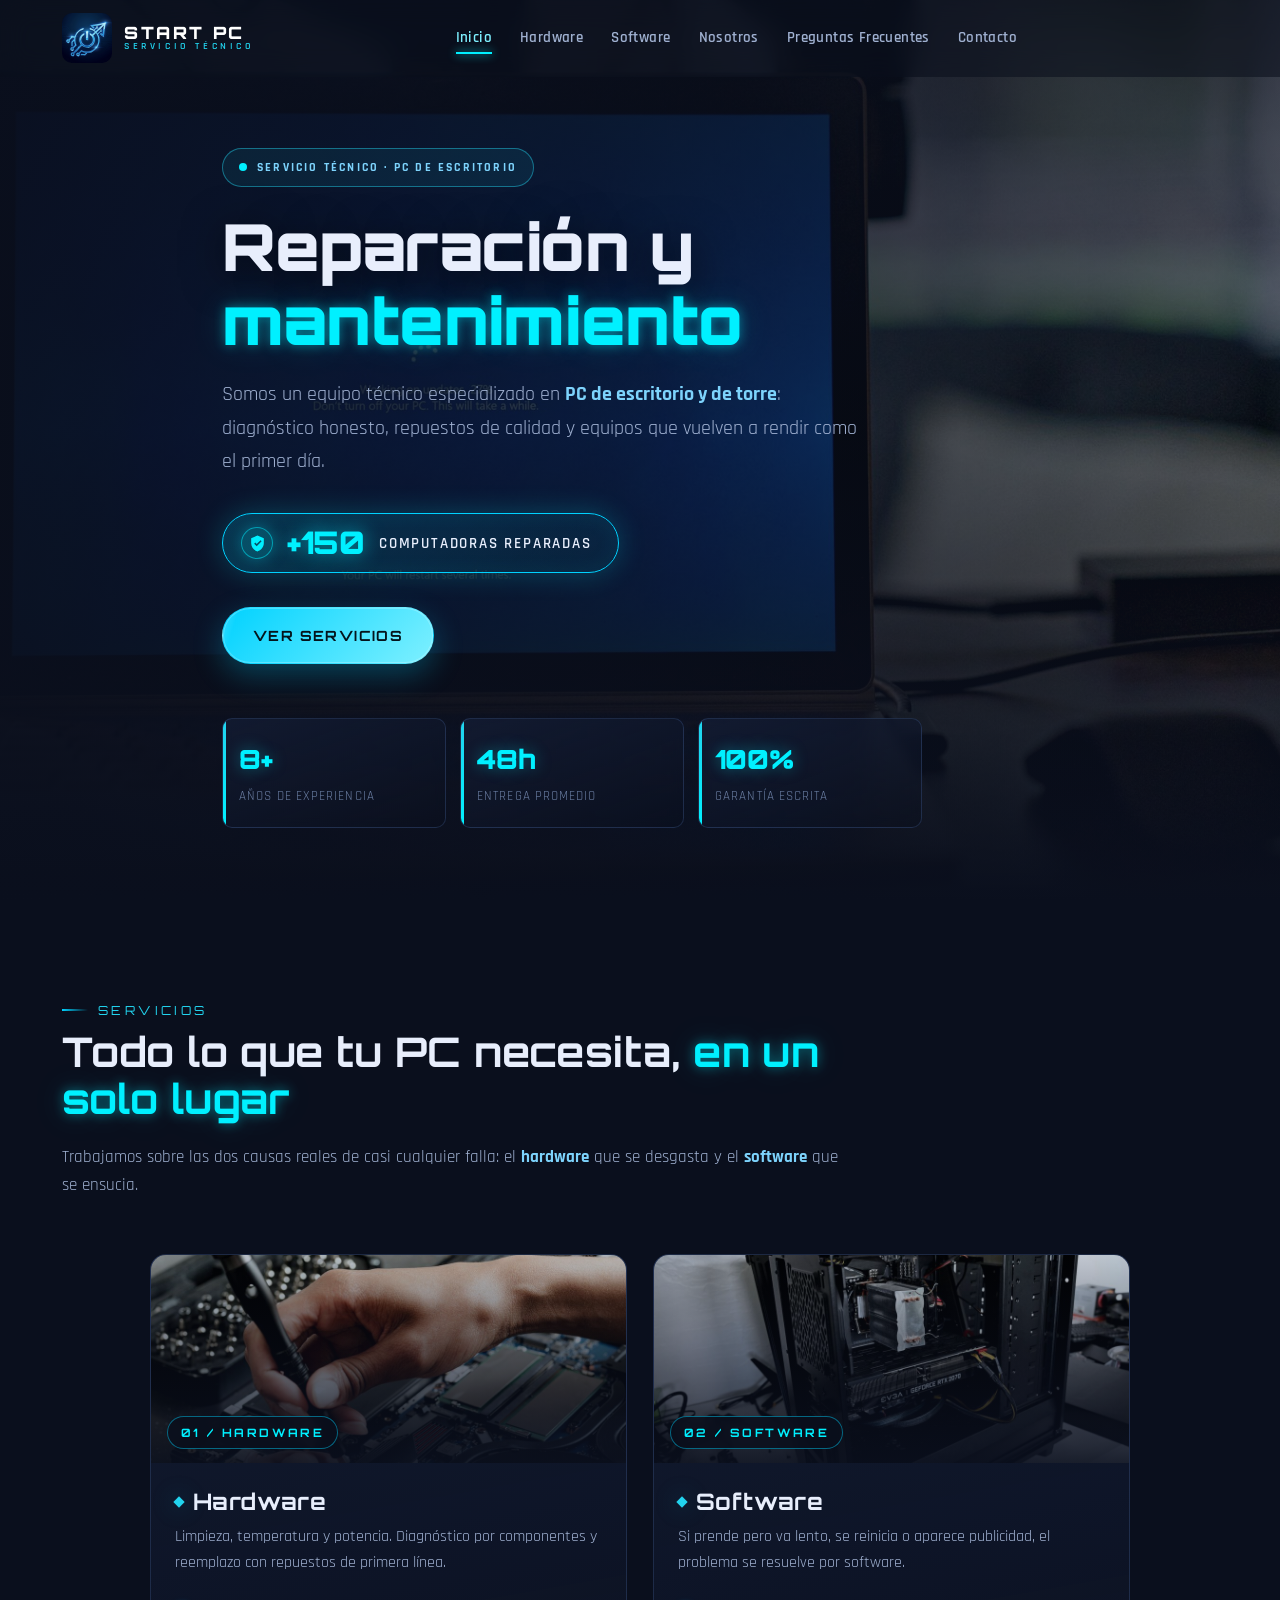
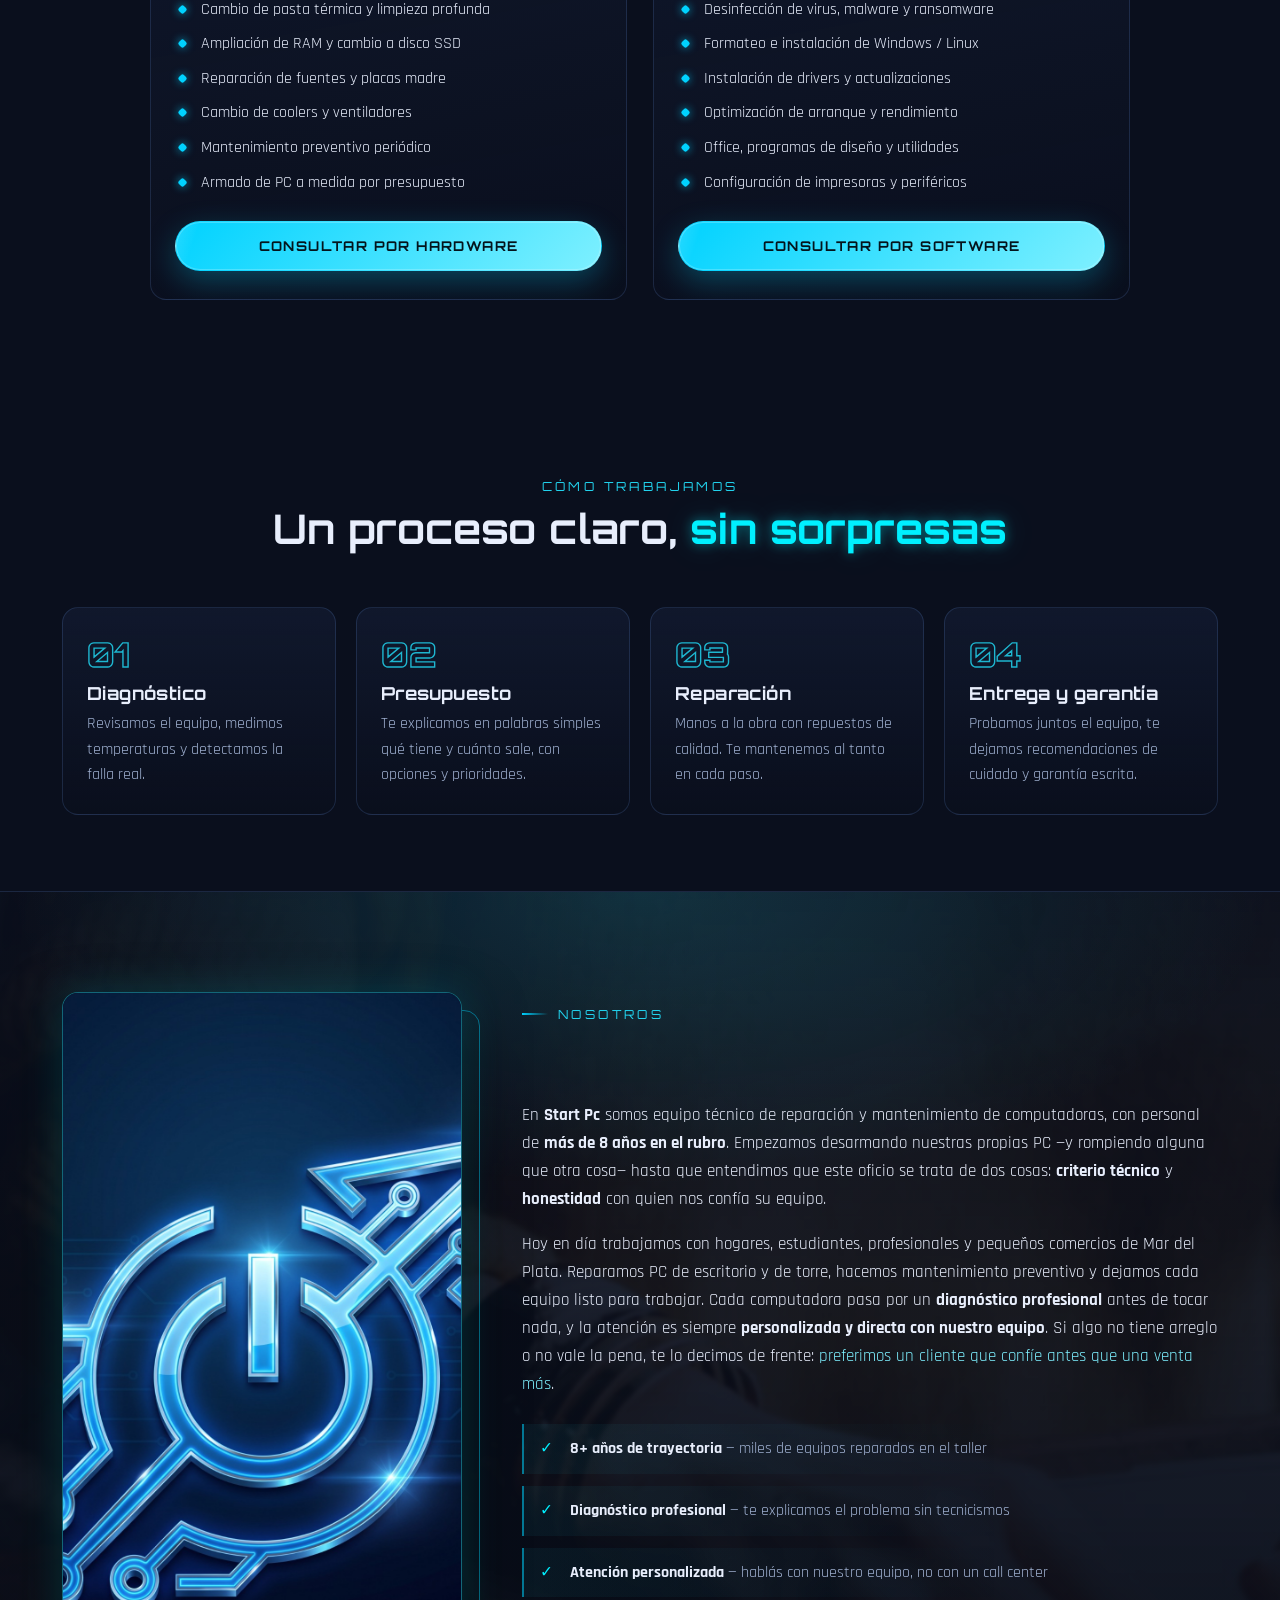
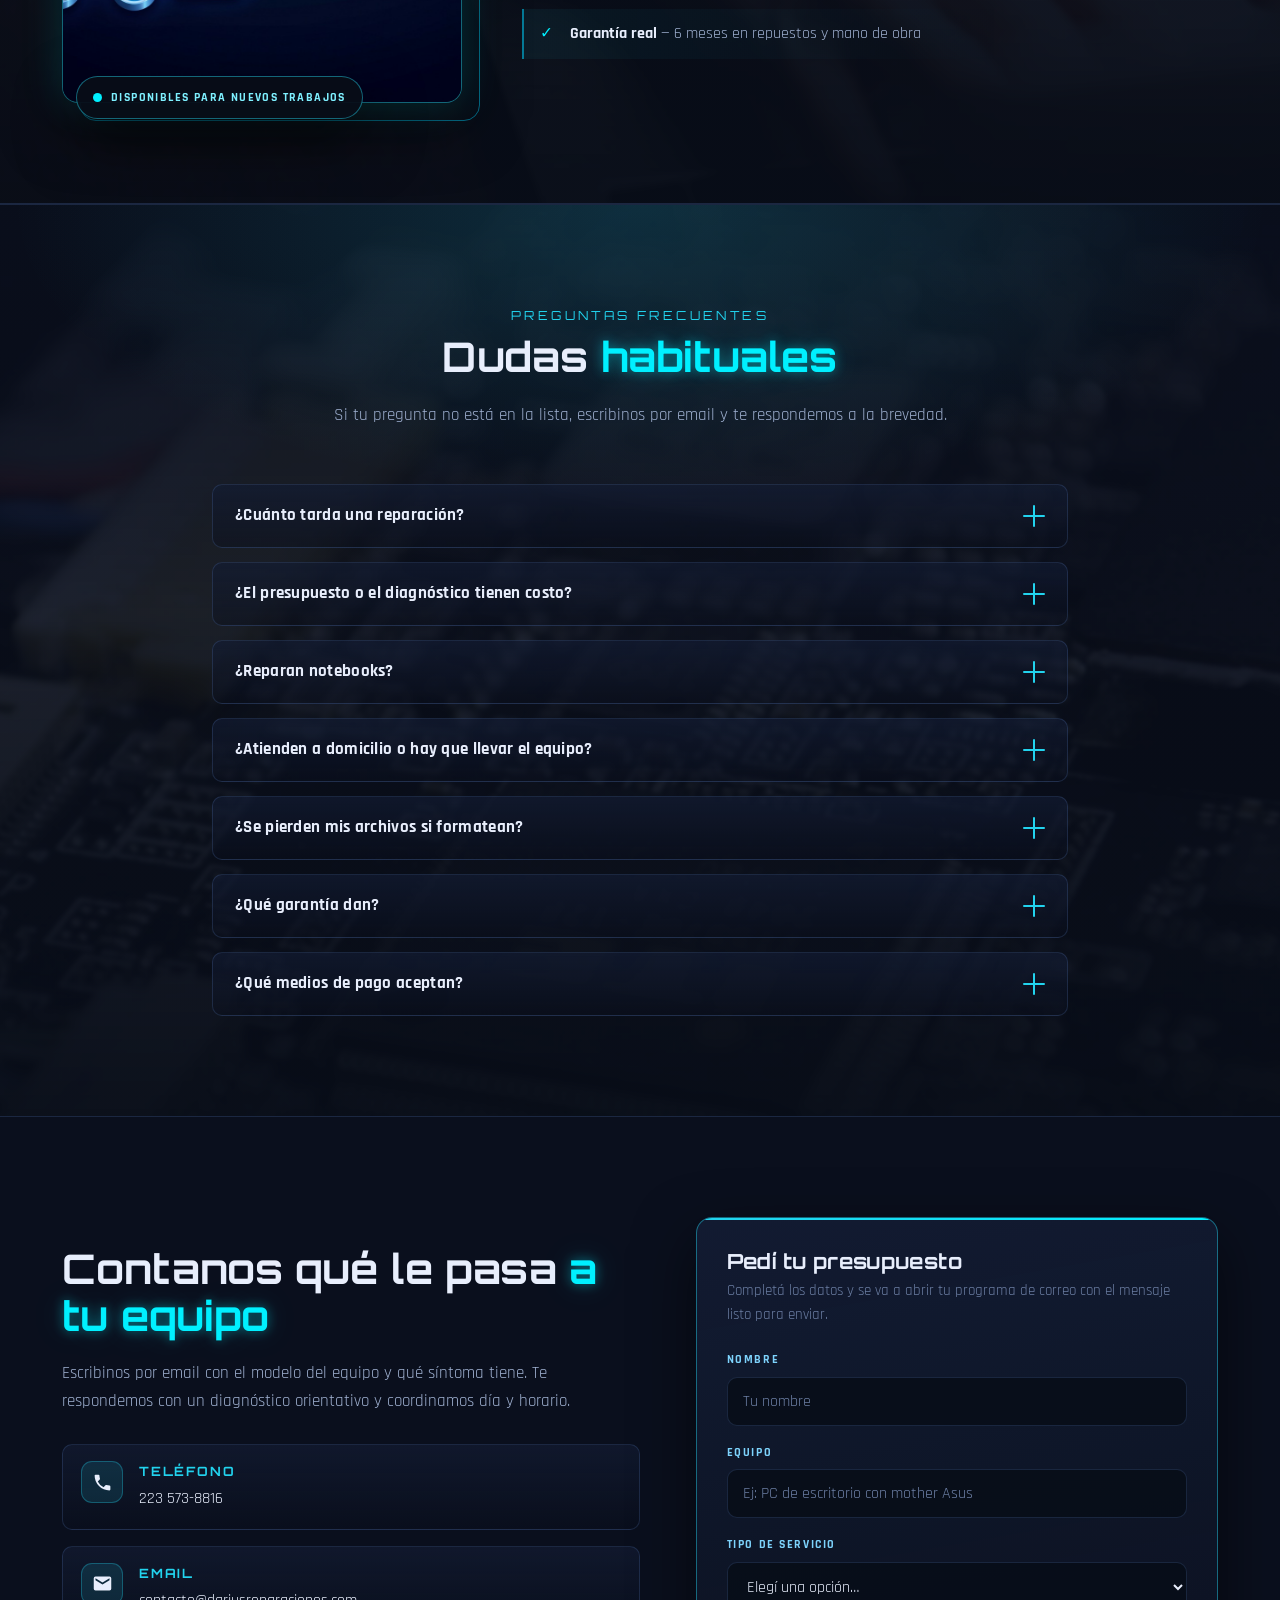
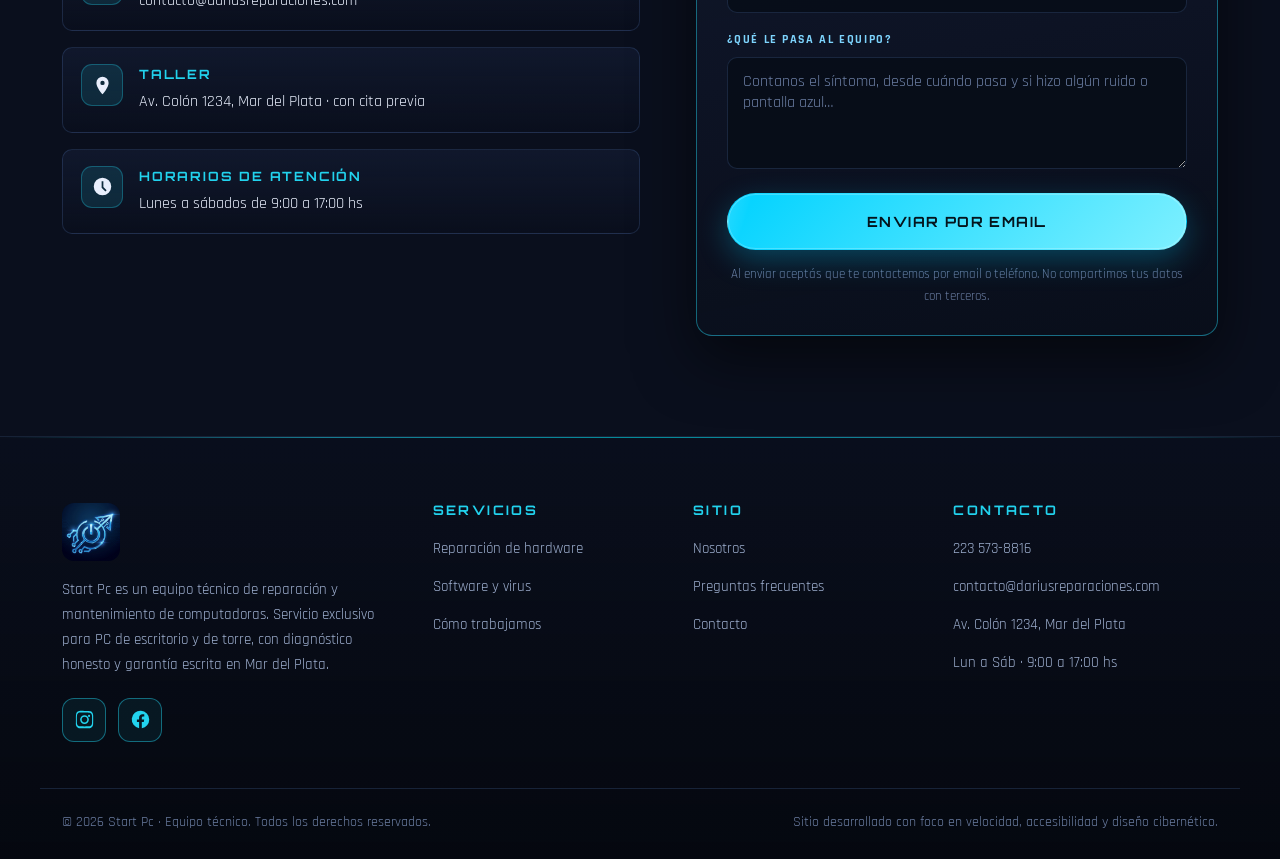
==== commit 7f9e91ae: "Primer commit: guardar proyecto de la página web" ====
--- a/index.html
+++ b/index.html
@@ -4,7 +4,7 @@
   <meta charset="UTF-8" />
   <meta name="viewport" content="width=device-width, initial-scale=1.0" />
   <meta name="theme-color" content="#0a0f1d" />
-  <title>Darius Reparaciones | Reparación de PC y Notebooks</title>
+  <title>Start Pc | Reparación y mantenimiento de PC</title>
 
   <!-- SEGURO ANTI-FALLO: el contenido solo se oculta para animarlo si el JS
        está activo. Si main.js no carga o falla, a los 2,5 segundos se
@@ -18,13 +18,14 @@
       }, 2500);
     })();
   </script>
-  <meta name="description" content="Servicio técnico informático: reparación de hardware, eliminación de virus, optimización y redes. PC de escritorio y notebooks con diagnóstico rápido y garantía." />
-  <meta name="keywords" content="reparación de pc, service notebooks, cambio de pasta térmica, formateo, virus, redes wifi, Dario Barbas" />
-  <meta name="author" content="Dario Barbas" />
+
+  <meta name="description" content="Servicio técnico de reparación y mantenimiento de computadoras de escritorio: limpieza, pasta térmica, ampliación de RAM y SSD, eliminación de virus y optimización. Mar del Plata." />
+  <meta name="keywords" content="reparación de pc, servicio técnico pc, cambio de pasta térmica, formateo, virus, cambio de SSD, armado de pc, Mar del Plata" />
+  <meta name="author" content="Equipo técnico de Start Pc" />
 
   <!-- Open Graph -->
-  <meta property="og:title" content="Darius Reparaciones | Reparación de PC y Notebooks" />
-  <meta property="og:description" content="Hardware, software y redes. Diagnóstico rápido, repuestos de calidad y garantía real." />
+  <meta property="og:title" content="Start Pc | Reparación y mantenimiento de PC" />
+  <meta property="og:description" content="Equipo técnico de reparación y mantenimiento de computadoras, con más de 8 años en el rubro. Servicio exclusivo para PC de escritorio." />
   <meta property="og:type" content="website" />
   <meta property="og:image" content="img/og-image.jpg" />
   <meta name="twitter:card" content="summary_large_image" />
@@ -52,7 +53,7 @@
   <div class="bg-layer" aria-hidden="true">
     <div class="bg-grid"></div>
     <div class="bg-glow bg-glow--cyan"></div>
-    <div class="bg-glow bg-glow--lime"></div>
+    <div class="bg-glow bg-glow--neon"></div>
     <div class="bg-scanline"></div>
   </div>
 
@@ -61,13 +62,17 @@
   <!-- ================= NAVBAR ================= -->
   <header class="header" id="header">
     <nav class="nav container" aria-label="Navegación principal">
-      <a href="#inicio" class="brand" aria-label="Darius Reparaciones - Inicio">
-        <span class="brand__mark" aria-hidden="true">
-          <img src="img/logo.png" alt="" onerror="this.replaceWith(Object.assign(document.createElement('span'),{className:'brand__mark-fallback',textContent:'DR'}))" />
-        </span>
+      <a href="#inicio" class="brand" aria-label="Start Pc - Inicio">
+        <!-- Logo principal: img/logo-dario.png (cuadrado 1600x1600).
+             Si el archivo faltara, muestra el nombre en texto. -->
+        <img class="brand__logo"
+             src="img/logo-dario.png"
+             alt="Start Pc — servicio técnico de PC"
+             width="1600" height="1600"
+             onerror="this.replaceWith(Object.assign(document.createElement('span'),{className:'brand__text-fallback',textContent:'START PC'}))" />
         <span class="brand__text">
-          <strong>DARIUS</strong>
-          <small>REPARACIONES</small>
+          <strong>START PC</strong>
+          <small>SERVICIO TÉCNICO</small>
         </span>
       </a>
 
@@ -75,25 +80,12 @@
         <li><a class="nav__link is-active" href="#inicio">Inicio</a></li>
         <li><a class="nav__link" href="#hardware">Hardware</a></li>
         <li><a class="nav__link" href="#software">Software</a></li>
-        <li><a class="nav__link" href="#redes">Redes</a></li>
-        <li><a class="nav__link" href="#sobre-mi">Sobre Mí</a></li>
+        <li><a class="nav__link" href="#nosotros">Nosotros</a></li>
         <li><a class="nav__link" href="#faq">Preguntas Frecuentes</a></li>
-        <li><a class="nav__link" href="#resenas">Reseñas</a></li>
         <li><a class="nav__link" href="#contacto">Contacto</a></li>
-        <li class="nav__cta-mobile">
-          <a class="btn btn--whatsapp btn--block" data-wa data-wa-text="Hola Dario! Quiero consultar por un servicio técnico." href="https://wa.me/5492235738816" target="_blank" rel="noopener">
-            <svg class="icon" viewBox="0 0 24 24" aria-hidden="true"><path fill="currentColor" d="M12.04 2C6.58 2 2.13 6.45 2.13 11.91c0 1.75.46 3.45 1.32 4.95L2 22l5.25-1.38a9.9 9.9 0 0 0 4.79 1.22h.01c5.46 0 9.91-4.45 9.91-9.91S17.5 2 12.04 2Zm5.8 14.06c-.24.68-1.4 1.3-1.93 1.35-.53.05-1.02.24-3.45-.72-2.92-1.15-4.75-4.17-4.9-4.37-.14-.19-1.15-1.53-1.15-2.92 0-1.39.73-2.07 1-2.36.24-.26.53-.33.72-.33.19 0 .38 0 .55.01.19.01.43-.07.67.51.24.58.82 2 .89 2.14.07.15.12.32.02.51-.1.19-.15.31-.29.48-.15.17-.31.38-.44.51-.15.14-.3.3-.13.59.17.29.76 1.25 1.63 2.03 1.12 1 2.06 1.31 2.35 1.46.29.14.46.12.63-.07.17-.19.73-.85.93-1.14.19-.29.39-.24.65-.15.27.1 1.68.79 1.97.94.29.14.48.22.55.34.07.12.07.7-.17 1.38Z"/></svg>
-            WhatsApp
-          </a>
-        </li>
       </ul>
 
       <div class="nav__actions">
-        <a class="btn btn--whatsapp btn--sm" data-wa data-wa-text="Hola Dario! Quiero consultar por un servicio técnico." href="https://wa.me/5492235738816" target="_blank" rel="noopener">
-          <svg class="icon" viewBox="0 0 24 24" aria-hidden="true"><path fill="currentColor" d="M12.04 2C6.58 2 2.13 6.45 2.13 11.91c0 1.75.46 3.45 1.32 4.95L2 22l5.25-1.38a9.9 9.9 0 0 0 4.79 1.22h.01c5.46 0 9.91-4.45 9.91-9.91S17.5 2 12.04 2Zm5.8 14.06c-.24.68-1.4 1.3-1.93 1.35-.53.05-1.02.24-3.45-.72-2.92-1.15-4.75-4.17-4.9-4.37-.14-.19-1.15-1.53-1.15-2.92 0-1.39.73-2.07 1-2.36.24-.26.53-.33.72-.33.19 0 .38 0 .55.01.19.01.43-.07.67.51.24.58.82 2 .89 2.14.07.15.12.32.02.51-.1.19-.15.31-.29.48-.15.17-.31.38-.44.51-.15.14-.3.3-.13.59.17.29.76 1.25 1.63 2.03 1.12 1 2.06 1.31 2.35 1.46.29.14.46.12.63-.07.17-.19.73-.85.93-1.14.19-.29.39-.24.65-.15.27.1 1.68.79 1.97.94.29.14.48.22.55.34.07.12.07.7-.17 1.38Z"/></svg>
-          <span>WhatsApp</span>
-        </a>
-
         <button class="burger" id="burger" type="button" aria-label="Abrir menú de navegación" aria-expanded="false" aria-controls="navList">
           <span></span><span></span><span></span>
         </button>
@@ -112,29 +104,33 @@
 
       <div class="container hero__inner">
         <p class="badge reveal">
-          <span class="badge__dot"></span> Servicio técnico · Domicilio y remoto
+          <span class="badge__dot"></span> Servicio técnico · PC de escritorio
         </p>
 
         <h1 class="hero__title reveal">
-          Reparación y mantenimiento <span class="txt-neon">informático</span> de verdad
+          Reparación y <span class="txt-neon">mantenimiento</span>
         </h1>
 
         <p class="hero__subtitle reveal">
-          Soluciones rápidas para <strong>PC de escritorio</strong> y <strong>notebooks</strong>:
+          Somos un equipo técnico especializado en <strong>PC de escritorio y de torre</strong>:
           diagnóstico honesto, repuestos de calidad y equipos que vuelven a rendir como el primer día.
         </p>
 
+        <!-- Destacado principal -->
+        <p class="hero__metric reveal">
+          <span class="hero__metric-ico" aria-hidden="true">
+            <svg viewBox="0 0 24 24"><path fill="currentColor" d="M12 2 4 5.5v6c0 5 3.4 9.3 8 10.5 4.6-1.2 8-5.5 8-10.5v-6L12 2Zm-1 13.4-3.2-3.2 1.4-1.4L11 12.6l4.8-4.8 1.4 1.4L11 15.4Z"/></svg>
+          </span>
+          <strong>+150</strong>
+          <span class="hero__metric-txt">computadoras reparadas</span>
+        </p>
+
         <div class="hero__actions reveal">
-          <a class="btn btn--whatsapp btn--lg" data-wa data-wa-text="Hola Dario! Necesito reparar mi equipo. ¿Me pasás un presupuesto?" href="https://wa.me/5492235738816" target="_blank" rel="noopener">
-            <svg class="icon" viewBox="0 0 24 24" aria-hidden="true"><path fill="currentColor" d="M12.04 2C6.58 2 2.13 6.45 2.13 11.91c0 1.75.46 3.45 1.32 4.95L2 22l5.25-1.38a9.9 9.9 0 0 0 4.79 1.22h.01c5.46 0 9.91-4.45 9.91-9.91S17.5 2 12.04 2Zm5.8 14.06c-.24.68-1.4 1.3-1.93 1.35-.53.05-1.02.24-3.45-.72-2.92-1.15-4.75-4.17-4.9-4.37-.14-.19-1.15-1.53-1.15-2.92 0-1.39.73-2.07 1-2.36.24-.26.53-.33.72-.33.19 0 .38 0 .55.01.19.01.43-.07.67.51.24.58.82 2 .89 2.14.07.15.12.32.02.51-.1.19-.15.31-.29.48-.15.17-.31.38-.44.51-.15.14-.3.3-.13.59.17.29.76 1.25 1.63 2.03 1.12 1 2.06 1.31 2.35 1.46.29.14.46.12.63-.07.17-.19.73-.85.93-1.14.19-.29.39-.24.65-.15.27.1 1.68.79 1.97.94.29.14.48.22.55.34.07.12.07.7-.17 1.38Z"/></svg>
-            Escribime por WhatsApp
-          </a>
-          <a class="btn btn--ghost btn--lg" href="#servicios">Ver servicios</a>
+          <a class="btn btn--neon btn--lg" href="#servicios">Ver servicios</a>
         </div>
 
         <ul class="hero__stats reveal" aria-label="Datos del servicio">
           <li><strong data-count="8" data-suffix="+">0</strong><span>Años de experiencia</span></li>
-          <li><strong data-count="700" data-suffix="+">0</strong><span>Equipos reparados</span></li>
           <li><strong data-count="48" data-suffix="h">0</strong><span>Entrega promedio</span></li>
           <li><strong data-count="100" data-suffix="%">0</strong><span>Garantía escrita</span></li>
         </ul>
@@ -146,10 +142,10 @@
       <div class="container">
         <header class="section__head reveal">
           <p class="eyebrow">Servicios</p>
-          <h2 class="section__title">Todo lo que tu equipo necesita, <span class="txt-neon">en un solo lugar</span></h2>
+          <h2 class="section__title">Todo lo que tu PC necesita, <span class="txt-neon">en un solo lugar</span></h2>
           <p class="section__lead">
-            Trabajo sobre las tres causas reales de casi cualquier falla: el <strong>hardware</strong> que se desgasta,
-            el <strong>software</strong> que se ensucia y la <strong>red</strong> que no acompaña.
+            Trabajamos sobre las dos causas reales de casi cualquier falla: el <strong>hardware</strong> que se desgasta
+            y el <strong>software</strong> que se ensucia.
           </p>
         </header>
 
@@ -167,12 +163,12 @@
               <ul class="list">
                 <li>Cambio de pasta térmica y limpieza profunda</li>
                 <li>Ampliación de RAM y cambio a disco SSD</li>
-                <li>Reparación y cambio de pantallas de notebook</li>
-                <li>Reemplazo de teclados, bisagras y cargadores</li>
                 <li>Reparación de fuentes y placas madre</li>
+                <li>Cambio de coolers y ventiladores</li>
+                <li>Mantenimiento preventivo periódico</li>
                 <li>Armado de PC a medida por presupuesto</li>
               </ul>
-              <a class="btn btn--whatsapp btn--block" data-wa data-wa-text="Hola Dario! Necesito un servicio de HARDWARE (pasta térmica, RAM, SSD, pantalla...). ¿Me asesorás?" href="https://wa.me/5492235738816" target="_blank" rel="noopener">Consultar por hardware</a>
+              <a class="btn btn--neon btn--block" href="#contacto">Consultar por hardware</a>
             </div>
           </article>
 
@@ -190,31 +186,10 @@
                 <li>Formateo e instalación de Windows / Linux</li>
                 <li>Instalación de drivers y actualizaciones</li>
                 <li>Optimización de arranque y rendimiento</li>
-                <li>Recuperación de datos y backups automáticos</li>
                 <li>Office, programas de diseño y utilidades</li>
+                <li>Configuración de impresoras y periféricos</li>
               </ul>
-              <a class="btn btn--whatsapp btn--block" data-wa data-wa-text="Hola Dario! Mi equipo tiene un problema de SOFTWARE (virus, lento, formateo). ¿Podés ayudarme?" href="https://wa.me/5492235738816" target="_blank" rel="noopener">Consultar por software</a>
-            </div>
-          </article>
-
-          <!-- REDES -->
-          <article class="card reveal" id="redes">
-            <div class="card__media">
-              <img src="img/redes.jpg" alt="Instalación y configuración de redes wifi y cableado" loading="lazy" />
-              <span class="card__tag">03 / Redes</span>
-            </div>
-            <div class="card__body">
-              <h3 class="card__title">Redes</h3>
-              <p class="card__text">Cobertura estable en cada rincón, cableado prolijo y seguridad para tu hogar o tu negocio.</p>
-              <ul class="list">
-                <li>Instalación de redes Wi-Fi y cableado UTP</li>
-                <li>Configuración de routers, módems y repetidores</li>
-                <li>Optimización de señal y cambio de canales</li>
-                <li>Redes para oficinas, locales y estudios</li>
-                <li>Impresoras y discos en red compartidos</li>
-                <li>Acceso remoto seguro y cámaras IP</li>
-              </ul>
-              <a class="btn btn--whatsapp btn--block" data-wa data-wa-text="Hola Dario! Necesito asesoramiento en REDES (wifi, cableado, router). ¿Coordinamos?" href="https://wa.me/5492235738816" target="_blank" rel="noopener">Consultar por redes</a>
+              <a class="btn btn--neon btn--block" href="#contacto">Consultar por software</a>
             </div>
           </article>
 
@@ -226,7 +201,7 @@
     <section class="section section--tight" id="proceso">
       <div class="container">
         <header class="section__head section__head--center reveal">
-          <p class="eyebrow">Cómo trabajo</p>
+          <p class="eyebrow">Cómo trabajamos</p>
           <h2 class="section__title">Un proceso claro, <span class="txt-neon">sin sorpresas</span></h2>
         </header>
 
@@ -234,70 +209,82 @@
           <li class="step reveal">
             <span class="step__num">01</span>
             <h3>Diagnóstico</h3>
-            <p>Reviso el equipo, mido temperaturas y detecto la falla real. Sin costo si aprobás la reparación.</p>
+            <p>Revisamos el equipo, medimos temperaturas y detectamos la falla real.</p>
           </li>
           <li class="step reveal">
             <span class="step__num">02</span>
             <h3>Presupuesto</h3>
-            <p>Te explico en palabras simples qué tiene y cuánto sale, con opciones y prioridades.</p>
+            <p>Te explicamos en palabras simples qué tiene y cuánto sale, con opciones y prioridades.</p>
           </li>
           <li class="step reveal">
             <span class="step__num">03</span>
             <h3>Reparación</h3>
-            <p>Manos a la obra con repuestos de calidad. Te mantengo al tanto por WhatsApp en cada paso.</p>
+            <p>Manos a la obra con repuestos de calidad. Te mantenemos al tanto en cada paso.</p>
           </li>
           <li class="step reveal">
             <span class="step__num">04</span>
             <h3>Entrega y garantía</h3>
-            <p>Probamos juntos el equipo, te dejo recomendaciones de cuidado y garantía escrita.</p>
+            <p>Probamos juntos el equipo, te dejamos recomendaciones de cuidado y garantía escrita.</p>
           </li>
         </ol>
       </div>
     </section>
 
-    <!-- ================= SOBRE MÍ (con Parallax) ================= -->
-    <section class="section about section--parallax" id="sobre-mi">
+    <!-- ================= NOSOTROS (con Parallax) ================= -->
+    <section class="section about section--parallax" id="nosotros">
       <!-- Fondo Parallax: se mueve más lento que el scroll -->
       <div class="parallax__layer" data-parallax="0.18" style="background-image: url('img/parallax-sobre-mi.jpg');" aria-hidden="true"></div>
       <div class="parallax__scrim" aria-hidden="true"></div>
 
       <div class="container about__grid">
         <div class="about__media reveal">
-          <img src="img/dario.jpg" alt="Dario Barbas, técnico en reparación de PC" loading="lazy" />
+          <!-- Video del logo en lugar de la foto.
+               autoplay + loop + muted + playsinline: arranca solo, sin audio
+               y en bucle mientras el usuario recorre la página. -->
+          <video class="about__video"
+                 poster="img/logo-dario.png"
+                 width="1080" height="1920"
+                 autoplay
+                 loop
+                 muted
+                 playsinline
+                 preload="auto"
+                 aria-label="Logo animado de Start Pc">
+            <source src="img/logo-dario-video.mp4" type="video/mp4" />
+            <source src="img/logo-dario.webm" type="video/webm" />
+            Tu navegador no soporta video HTML5.
+          </video>
           <div class="about__frame" aria-hidden="true"></div>
           <div class="about__chip">
-            <span class="pulse"></span> Disponible para nuevos trabajos
+            <span class="pulse"></span> Disponibles para nuevos trabajos
           </div>
         </div>
 
         <div class="about__content">
-          <p class="eyebrow reveal">Sobre mí</p>
-          <h2 class="section__title reveal">Hola, soy <span class="txt-neon">Dario Barbas</span></h2>
+          <p class="eyebrow reveal">Nosotros</p>
+          <h2 class="section__title reveal">Somos <span class="txt-neon">equipo técnico</span></h2>
 
           <p class="reveal">
-            Soy técnico en reparación y mantenimiento de computadoras, con <strong>más de 8 años en el rubro</strong>.
-            Empecé desarmando mi propia PC —y rompiendo alguna que otra cosa— hasta que entendí que este oficio se
-            trata de dos cosas: <strong>criterio técnico</strong> y <strong>honestidad</strong> con quien te confía su equipo.
+            En <strong>Start Pc</strong> somos equipo técnico de reparación y mantenimiento de computadoras, con
+            personal de <strong>más de 8 años en el rubro</strong>. Empezamos desarmando nuestras propias PC —y
+            rompiendo alguna que otra cosa— hasta que entendimos que este oficio se trata de dos cosas:
+            <strong>criterio técnico</strong> y <strong>honestidad</strong> con quien nos confía su equipo.
           </p>
           <p class="reveal">
-            Hoy trabajo con hogares, estudiantes, profesionales y pequeños comercios de Mar del Plata. Reparo PC de
-            escritorio y notebooks, hago mantenimiento preventivo, recupero datos que parecían perdidos y dejo tu red
-            funcionando como corresponde. Cada equipo pasa por un <strong>diagnóstico profesional</strong> antes de tocar
-            nada, y la atención es siempre <strong>personalizada y directa conmigo</strong>. Si algo no tiene arreglo o no
-            vale la pena, te lo digo de frente: <span class="txt-lime">prefiero un cliente que confíe antes que una venta más</span>.
+            Hoy en día trabajamos con hogares, estudiantes, profesionales y pequeños comercios de Mar del Plata.
+            Reparamos PC de escritorio y de torre, hacemos mantenimiento preventivo y dejamos cada equipo listo para
+            trabajar. Cada computadora pasa por un <strong>diagnóstico profesional</strong> antes de tocar nada, y la
+            atención es siempre <strong>personalizada y directa con nuestro equipo</strong>. Si algo no tiene arreglo o no
+            vale la pena, te lo decimos de frente: <span class="txt-neon-soft">preferimos un cliente que confíe antes que
+            una venta más</span>.
           </p>
 
           <ul class="about__values">
             <li class="reveal"><strong>8+ años de trayectoria</strong> — miles de equipos reparados en el taller</li>
-            <li class="reveal"><strong>Diagnóstico profesional</strong> — te explico el problema sin tecnicismos</li>
-            <li class="reveal"><strong>Atención personalizada</strong> — hablás conmigo, no con un call center</li>
+            <li class="reveal"><strong>Diagnóstico profesional</strong> — te explicamos el problema sin tecnicismos</li>
+            <li class="reveal"><strong>Atención personalizada</strong> — hablás con nuestro equipo, no con un call center</li>
             <li class="reveal"><strong>Garantía real</strong> — 6 meses en repuestos y mano de obra</li>
           </ul>
-
-          <div class="about__actions reveal">
-            <a class="btn btn--whatsapp" data-wa data-wa-text="Hola Dario! Vi tu página y quiero hacerte una consulta." href="https://wa.me/5492235738816" target="_blank" rel="noopener">Hablar con Dario</a>
-            <a class="btn btn--ghost" href="#contacto">Ver contacto</a>
-          </div>
         </div>
       </div>
     </section>
@@ -312,7 +299,7 @@
         <header class="section__head section__head--center reveal">
           <p class="eyebrow">Preguntas frecuentes</p>
           <h2 class="section__title">Dudas <span class="txt-neon">habituales</span></h2>
-          <p class="section__lead">Si tu pregunta no está acá, escribime por WhatsApp y te respondo en minutos.</p>
+          <p class="section__lead">Si tu pregunta no está en la lista, escribinos por email y te respondemos a la brevedad.</p>
         </header>
 
         <div class="faq" id="faqList">
@@ -324,7 +311,7 @@
               </button>
             </h3>
             <div class="faq__a">
-              <p>La mayoría de los trabajos de software y mantenimiento se entregan en 24 a 48 horas. Las reparaciones de hardware dependen del repuesto: si es un componente que tengo en stock, suele quedar listo el mismo día o al siguiente.</p>
+              <p>La mayoría de los trabajos de software y mantenimiento se entregan en 24 a 48 horas. Las reparaciones de hardware dependen del repuesto: si es un componente que tenemos en stock, suele quedar listo el mismo día o al siguiente.</p>
             </div>
           </article>
 
@@ -337,191 +324,75 @@
             </h3>
             <div class="faq__a">
               <p>El presupuesto es <strong>sin cargo</strong> y el diagnóstico también, siempre que aprobés la reparación.
-              Si decidís no reparar, solo abonás el diagnóstico técnico, y te entrego el informe con lo que encontré y
-              las opciones disponibles.</p>
-            </div>
-          </article>
-
-          <article class="faq__item reveal">
-            <h3>
-              <button class="faq__q" type="button" aria-expanded="false">
-                <span>¿Atendés a domicilio o tengo que llevar el equipo?</span>
-                <span class="faq__icon" aria-hidden="true"></span>
-              </button>
-            </h3>
-            <div class="faq__a">
-              <p>Las dos opciones. Para redes, instalaciones y problemas de escritorio conviene la visita a domicilio. Para reparaciones de notebook o cambio de componentes, lo ideal es que traigas el equipo al taller. Si te queda complicado trasladarlo, lo coordino yo.</p>
-            </div>
-          </article>
-
-          <article class="faq__item reveal">
-            <h3>
-              <button class="faq__q" type="button" aria-expanded="false">
-                <span>¿Pierdo mis archivos si formateás?</span>
-                <span class="faq__icon" aria-hidden="true"></span>
-              </button>
-            </h3>
-            <div class="faq__a">
-              <p>No. Antes de cualquier formateo hago una copia de seguridad completa de tus documentos, fotos y configuraciones. Incluso en casos de disco dañado intento la recuperación de datos antes de reemplazarlo.</p>
-            </div>
-          </article>
-
-          <article class="faq__item reveal">
-            <h3>
-              <button class="faq__q" type="button" aria-expanded="false">
-                <span>¿Qué garantía das?</span>
-                <span class="faq__icon" aria-hidden="true"></span>
-              </button>
-            </h3>
-            <div class="faq__a">
-              <p>Seis meses de garantía escrita sobre repuestos instalados y mano de obra. Si el mismo problema vuelve dentro de ese plazo, lo reviso sin costo.</p>
-            </div>
-          </article>
-
-          <article class="faq__item reveal">
-            <h3>
-              <button class="faq__q" type="button" aria-expanded="false">
-                <span>¿Convivís con la garantía oficial del fabricante?</span>
-                <span class="faq__icon" aria-hidden="true"></span>
-              </button>
-            </h3>
-            <div class="faq__a">
-              <p>Sí. Te aviso siempre que un equipo esté en garantía oficial, porque en ese caso conviene tramitarla antes de intervenirlo. Si la garantía ya venció o el fabricante no responde, ahí entro yo.</p>
-            </div>
-          </article>
-
-          <article class="faq__item reveal">
-            <h3>
-              <button class="faq__q" type="button" aria-expanded="false">
-                <span>¿Qué medios de pago aceptás?</span>
-                <span class="faq__icon" aria-hidden="true"></span>
-              </button>
-            </h3>
-            <div class="faq__a">
-              <p>Efectivo, transferencia bancaria y Mercado Pago (alias o link de pago). En trabajos grandes se abona
-              un anticipo del 50 % al aprobar el presupuesto y el resto contra entrega del equipo.</p>
-            </div>
-          </article>
-
-          <article class="faq__item reveal">
-            <h3>
-              <button class="faq__q" type="button" aria-expanded="false">
-                <span>¿Trabajás con notebooks de cualquier marca?</span>
-                <span class="faq__icon" aria-hidden="true"></span>
-              </button>
-            </h3>
-            <div class="faq__a">
-              <p>Sí: Lenovo, HP, Dell, Asus, Acer, Samsung, MSI, Apple y equipos armados. Si por el modelo necesito un
-              repuesto específico, te lo aviso antes de comprarlo y te paso el precio exacto.</p>
-            </div>
-          </article>
-        </div>
-      </div>
-    </section>
-
-    <!-- ================= RESEÑAS (Google Business Profile) ================= -->
-    <section class="section section--alt" id="resenas">
-      <div class="container">
-        <header class="section__head section__head--center reveal">
-          <p class="eyebrow">Reseñas</p>
-          <h2 class="section__title">Lo que dicen <span class="txt-neon">mis clientes</span></h2>
-          <p class="section__lead">Opiniones reales publicadas en mi perfil de Google Empresas.</p>
-        </header>
-
-        <!-- Tarjeta resumen conectada a Google Business Profile -->
-        <div class="gbusiness reveal">
-          <div class="gbusiness__brand">
-            <span class="gbusiness__logo" aria-hidden="true">
-              <svg viewBox="0 0 48 48">
-                <path fill="#4285F4" d="M45.12 24.5c0-1.56-.14-3.06-.4-4.5H24v8.51h11.84c-.51 2.75-2.06 5.08-4.39 6.64v5.52h7.11c4.16-3.83 6.56-9.47 6.56-16.17z"/>
-                <path fill="#34A853" d="M24 46c5.94 0 10.92-1.97 14.56-5.33l-7.11-5.52c-1.97 1.32-4.49 2.1-7.45 2.1-5.73 0-10.58-3.87-12.31-9.07H4.34v5.7C7.96 41.07 15.4 46 24 46z"/>
-                <path fill="#FBBC05" d="M11.69 28.18C11.25 26.86 11 25.45 11 24s.25-2.86.69-4.18v-5.7H4.34C2.85 17.09 2 20.45 2 24s.85 6.91 2.34 9.88l7.35-5.7z"/>
-                <path fill="#EA4335" d="M24 10.75c3.23 0 6.13 1.11 8.41 3.29l6.31-6.31C34.91 4.18 29.93 2 24 2 15.4 2 7.96 6.93 4.34 14.12l7.35 5.7c1.73-5.2 6.58-9.07 12.31-9.07z"/>
-              </svg>
-            </span>
-            <div>
-              <strong>Darius Reparaciones</strong>
-              <span>Reseñas de Google</span>
-            </div>
-          </div>
-
-          <div class="gbusiness__score">
-            <span class="gbusiness__num">4.9</span>
-            <div class="gbusiness__meta">
-              <span class="rating__stars" aria-hidden="true">★★★★★</span>
-              <small>4,9 de 5 · 128 opiniones</small>
-            </div>
-          </div>
-
-          <!-- TODO: cambiar por el enlace real de tu perfil de Google Empresas -->
-          <a class="gbusiness__link" href="https://www.google.com/search?q=Darius+Reparaciones+Mar+del+Plata" target="_blank" rel="noopener">
-            <svg viewBox="0 0 24 24" aria-hidden="true"><path fill="none" stroke="currentColor" stroke-width="2" stroke-linecap="round" stroke-linejoin="round" d="M14 4h6v6M20 4l-9 9M10 4H6a2 2 0 0 0-2 2v12a2 2 0 0 0 2 2h12a2 2 0 0 0 2-2v-4"/></svg>
-            Ver en Google
-          </a>
-        </div>
-
-        <div class="reviews">
-          <article class="review reveal">
-            <div class="review__head">
-              <span class="review__avatar" aria-hidden="true">M</span>
-              <div class="review__who">
-                <strong>Mariana L.</strong>
-                <span>Hace 2 semanas</span>
-              </div>
-            </div>
-            <p class="review__stars" aria-label="5 de 5 estrellas">★★★★★</p>
-            <p class="review__text">“Mi notebook se apagaba sola y en dos días la tenía de vuelta, impecable. Me mostró la pasta térmica vieja y me explicó todo. Precio justo y muy prolijo.”</p>
-            <div class="review__foot">
-              <svg viewBox="0 0 48 48" aria-hidden="true"><path fill="#4285F4" d="M45.12 24.5c0-1.56-.14-3.06-.4-4.5H24v8.51h11.84c-.51 2.75-2.06 5.08-4.39 6.64v5.52h7.11c4.16-3.83 6.56-9.47 6.56-16.17z"/><path fill="#34A853" d="M24 46c5.94 0 10.92-1.97 14.56-5.33l-7.11-5.52c-1.97 1.32-4.49 2.1-7.45 2.1-5.73 0-10.58-3.87-12.31-9.07H4.34v5.7C7.96 41.07 15.4 46 24 46z"/><path fill="#FBBC05" d="M11.69 28.18C11.25 26.86 11 25.45 11 24s.25-2.86.69-4.18v-5.7H4.34C2.85 17.09 2 20.45 2 24s.85 6.91 2.34 9.88l7.35-5.7z"/><path fill="#EA4335" d="M24 10.75c3.23 0 6.13 1.11 8.41 3.29l6.31-6.31C34.91 4.18 29.93 2 24 2 15.4 2 7.96 6.93 4.34 14.12l7.35 5.7c1.73-5.2 6.58-9.07 12.31-9.07z"/></svg>
-              Publicado en Google · Mantenimiento de notebook
-            </div>
-          </article>
-
-          <article class="review reveal">
-            <div class="review__head">
-              <span class="review__avatar" aria-hidden="true">G</span>
-              <div class="review__who">
-                <strong>Gonzalo P.</strong>
-                <span>Hace 1 mes</span>
-              </div>
-            </div>
-            <p class="review__stars" aria-label="5 de 5 estrellas">★★★★★</p>
-            <p class="review__text">“Le instaló SSD y más RAM a la PC de mi estudio. Pasó de tardar 5 minutos en abrir AutoCAD a arrancar en segundos. Un genio, cero vueltas.”</p>
-            <div class="review__foot">
-              <svg viewBox="0 0 48 48" aria-hidden="true"><path fill="#4285F4" d="M45.12 24.5c0-1.56-.14-3.06-.4-4.5H24v8.51h11.84c-.51 2.75-2.06 5.08-4.39 6.64v5.52h7.11c4.16-3.83 6.56-9.47 6.56-16.17z"/><path fill="#34A853" d="M24 46c5.94 0 10.92-1.97 14.56-5.33l-7.11-5.52c-1.97 1.32-4.49 2.1-7.45 2.1-5.73 0-10.58-3.87-12.31-9.07H4.34v5.7C7.96 41.07 15.4 46 24 46z"/><path fill="#FBBC05" d="M11.69 28.18C11.25 26.86 11 25.45 11 24s.25-2.86.69-4.18v-5.7H4.34C2.85 17.09 2 20.45 2 24s.85 6.91 2.34 9.88l7.35-5.7z"/><path fill="#EA4335" d="M24 10.75c3.23 0 6.13 1.11 8.41 3.29l6.31-6.31C34.91 4.18 29.93 2 24 2 15.4 2 7.96 6.93 4.34 14.12l7.35 5.7c1.73-5.2 6.58-9.07 12.31-9.07z"/></svg>
-              Publicado en Google · Upgrade SSD + RAM
-            </div>
-          </article>
-
-          <article class="review reveal">
-            <div class="review__head">
-              <span class="review__avatar" aria-hidden="true">S</span>
-              <div class="review__who">
-                <strong>Silvia R.</strong>
-                <span>Hace 1 mes</span>
-              </div>
-            </div>
-            <p class="review__stars" aria-label="5 de 5 estrellas">★★★★★</p>
-            <p class="review__text">“Tenía virus y publicidad por todos lados. Dario limpió todo, recuperó mis archivos y me dejó el equipo seguro. Además me enseñó a no volver a caer.”</p>
-            <div class="review__foot">
-              <svg viewBox="0 0 48 48" aria-hidden="true"><path fill="#4285F4" d="M45.12 24.5c0-1.56-.14-3.06-.4-4.5H24v8.51h11.84c-.51 2.75-2.06 5.08-4.39 6.64v5.52h7.11c4.16-3.83 6.56-9.47 6.56-16.17z"/><path fill="#34A853" d="M24 46c5.94 0 10.92-1.97 14.56-5.33l-7.11-5.52c-1.97 1.32-4.49 2.1-7.45 2.1-5.73 0-10.58-3.87-12.31-9.07H4.34v5.7C7.96 41.07 15.4 46 24 46z"/><path fill="#FBBC05" d="M11.69 28.18C11.25 26.86 11 25.45 11 24s.25-2.86.69-4.18v-5.7H4.34C2.85 17.09 2 20.45 2 24s.85 6.91 2.34 9.88l7.35-5.7z"/><path fill="#EA4335" d="M24 10.75c3.23 0 6.13 1.11 8.41 3.29l6.31-6.31C34.91 4.18 29.93 2 24 2 15.4 2 7.96 6.93 4.34 14.12l7.35 5.7c1.73-5.2 6.58-9.07 12.31-9.07z"/></svg>
-              Publicado en Google · Desinfección de virus
-            </div>
-          </article>
-
-          <article class="review reveal">
-            <div class="review__head">
-              <span class="review__avatar" aria-hidden="true">E</span>
-              <div class="review__who">
-                <strong>Estudio Contable MV</strong>
-                <span>Hace 2 meses</span>
-              </div>
-            </div>
-            <p class="review__stars" aria-label="5 de 5 estrellas">★★★★★</p>
-            <p class="review__text">“Cableó toda la oficina y dejó el wifi funcionando en un local donde antes no llegaba señal ni al fondo. Trabajo limpio, ordenado y en el día.”</p>
-            <div class="review__foot">
-              <svg viewBox="0 0 48 48" aria-hidden="true"><path fill="#4285F4" d="M45.12 24.5c0-1.56-.14-3.06-.4-4.5H24v8.51h11.84c-.51 2.75-2.06 5.08-4.39 6.64v5.52h7.11c4.16-3.83 6.56-9.47 6.56-16.17z"/><path fill="#34A853" d="M24 46c5.94 0 10.92-1.97 14.56-5.33l-7.11-5.52c-1.97 1.32-4.49 2.1-7.45 2.1-5.73 0-10.58-3.87-12.31-9.07H4.34v5.7C7.96 41.07 15.4 46 24 46z"/><path fill="#FBBC05" d="M11.69 28.18C11.25 26.86 11 25.45 11 24s.25-2.86.69-4.18v-5.7H4.34C2.85 17.09 2 20.45 2 24s.85 6.91 2.34 9.88l7.35-5.7z"/><path fill="#EA4335" d="M24 10.75c3.23 0 6.13 1.11 8.41 3.29l6.31-6.31C34.91 4.18 29.93 2 24 2 15.4 2 7.96 6.93 4.34 14.12l7.35 5.7c1.73-5.2 6.58-9.07 12.31-9.07z"/></svg>
-              Publicado en Google · Red y cableado
+              Si decidís no reparar, solo abonás el diagnóstico técnico, y te entregamos el informe con lo que encontramos
+              y las opciones disponibles.</p>
+            </div>
+          </article>
+
+          <article class="faq__item reveal">
+            <h3>
+              <button class="faq__q" type="button" aria-expanded="false">
+                <span>¿Reparan notebooks?</span>
+                <span class="faq__icon" aria-hidden="true"></span>
+              </button>
+            </h3>
+            <div class="faq__a">
+              <p><strong>No.</strong> Nuestro servicio es <strong>exclusivo para PCs de escritorio y de torre</strong>
+              (equipos armados, de marca y de oficina). No trabajamos con notebooks, netbooks ni tablets, porque el
+              recambio de piezas en esos equipos requiere repuestos y herramientas que no manejamos. Si tu consulta es
+              por una notebook, te lo decimos de entrada para que no pierdas el viaje.</p>
+            </div>
+          </article>
+
+          <article class="faq__item reveal">
+            <h3>
+              <button class="faq__q" type="button" aria-expanded="false">
+                <span>¿Atienden a domicilio o hay que llevar el equipo?</span>
+                <span class="faq__icon" aria-hidden="true"></span>
+              </button>
+            </h3>
+            <div class="faq__a">
+              <p>Las dos opciones. Para problemas de escritorio o instalaciones en el lugar conviene la visita a
+              domicilio. Para cambio de componentes o reparaciones que necesitan banco de trabajo, lo ideal es que
+              traigas la torre al taller. Si te queda complicado trasladarla, lo coordinamos nosotros.</p>
+            </div>
+          </article>
+
+          <article class="faq__item reveal">
+            <h3>
+              <button class="faq__q" type="button" aria-expanded="false">
+                <span>¿Se pierden mis archivos si formatean?</span>
+                <span class="faq__icon" aria-hidden="true"></span>
+              </button>
+            </h3>
+            <div class="faq__a">
+              <p>No. Antes de cualquier formateo resguardamos tus documentos, fotos y configuraciones en un disco externo,
+              y los restauramos en el equipo cuando el sistema queda instalado y actualizado.</p>
+            </div>
+          </article>
+
+          <article class="faq__item reveal">
+            <h3>
+              <button class="faq__q" type="button" aria-expanded="false">
+                <span>¿Qué garantía dan?</span>
+                <span class="faq__icon" aria-hidden="true"></span>
+              </button>
+            </h3>
+            <div class="faq__a">
+              <p>Seis meses de garantía escrita sobre repuestos instalados y mano de obra. Si el mismo problema vuelve
+              dentro de ese plazo, lo revisamos sin costo.</p>
+            </div>
+          </article>
+
+          <article class="faq__item reveal">
+            <h3>
+              <button class="faq__q" type="button" aria-expanded="false">
+                <span>¿Qué medios de pago aceptan?</span>
+                <span class="faq__icon" aria-hidden="true"></span>
+              </button>
+            </h3>
+            <div class="faq__a">
+              <p>Efectivo, transferencia bancaria y Mercado Pago (alias o link de pago).</p>
             </div>
           </article>
         </div>
@@ -534,20 +405,20 @@
 
         <div class="contact__info">
           <p class="eyebrow reveal">Contacto</p>
-          <h2 class="section__title reveal">Contame qué le pasa <span class="txt-neon">a tu equipo</span></h2>
+          <h2 class="section__title reveal">Contanos qué le pasa <span class="txt-neon">a tu equipo</span></h2>
           <p class="section__lead reveal">
-            Escribime por WhatsApp con el modelo del equipo y qué síntoma tiene. Te respondo con un diagnóstico
+            Escribinos por email con el modelo del equipo y qué síntoma tiene. Te respondemos con un diagnóstico
             orientativo y coordinamos día y horario.
           </p>
 
           <ul class="contact__list">
             <li class="reveal">
               <span class="contact__ico" aria-hidden="true">
-                <svg viewBox="0 0 24 24"><path fill="currentColor" d="M12.04 2C6.58 2 2.13 6.45 2.13 11.91c0 1.75.46 3.45 1.32 4.95L2 22l5.25-1.38a9.9 9.9 0 0 0 4.79 1.22h.01c5.46 0 9.91-4.45 9.91-9.91S17.5 2 12.04 2Zm5.8 14.06c-.24.68-1.4 1.3-1.93 1.35-.53.05-1.02.24-3.45-.72-2.92-1.15-4.75-4.17-4.9-4.37-.14-.19-1.15-1.53-1.15-2.92 0-1.39.73-2.07 1-2.36.24-.26.53-.33.72-.33.19 0 .38 0 .55.01.19.01.43-.07.67.51.24.58.82 2 .89 2.14.07.15.12.32.02.51-.1.19-.15.31-.29.48-.15.17-.31.38-.44.51-.15.14-.3.3-.13.59.17.29.76 1.25 1.63 2.03 1.12 1 2.06 1.31 2.35 1.46.29.14.46.12.63-.07.17-.19.73-.85.93-1.14.19-.29.39-.24.65-.15.27.1 1.68.79 1.97.94.29.14.48.22.55.34.07.12.07.7-.17 1.38Z"/></svg>
+                <svg viewBox="0 0 24 24"><path fill="currentColor" d="M6.62 10.79a15.05 15.05 0 0 0 6.59 6.59l2.2-2.2c.27-.27.67-.36 1.02-.24 1.12.37 2.33.57 3.57.57.55 0 1 .45 1 1V20c0 .55-.45 1-1 1A17 17 0 0 1 3 4c0-.55.45-1 1-1h3.5c.55 0 1 .45 1 1 0 1.25.2 2.45.57 3.57.11.35.03.74-.25 1.02l-2.2 2.2Z"/></svg>
               </span>
               <div>
-                <strong>WhatsApp</strong>
-                <a data-wa data-wa-text="Hola Dario! Quiero coordinar un servicio técnico." href="https://wa.me/5492235738816" target="_blank" rel="noopener">+54 9 223 573-8816</a>
+                <strong>Teléfono</strong>
+                <a href="tel:+5492235738816">223 573-8816</a>
               </div>
             </li>
             <li class="reveal">
@@ -564,8 +435,9 @@
                 <svg viewBox="0 0 24 24"><path fill="currentColor" d="M12 2a7 7 0 0 0-7 7c0 5.25 7 13 7 13s7-7.75 7-13a7 7 0 0 0-7-7Zm0 9.5A2.5 2.5 0 1 1 12 6.5a2.5 2.5 0 0 1 0 5Z"/></svg>
               </span>
               <div>
-                <strong>Zona de cobertura</strong>
-                <span>Mar del Plata y alrededores · Servicio a domicilio y remoto</span>
+                <strong>Taller</strong>
+                <!-- TODO: reemplazar por la dirección real del taller -->
+                <span>Av. Colón 1234, Mar del Plata · con cita previa</span>
               </div>
             </li>
             <li class="reveal">
@@ -573,8 +445,8 @@
                 <svg viewBox="0 0 24 24"><path fill="currentColor" d="M12 2a10 10 0 1 0 0 20 10 10 0 0 0 0-20Zm1 10.59 3.7 3.7-1.41 1.42L11 13.41V6h2v6.59Z"/></svg>
               </span>
               <div>
-                <strong>Horarios</strong>
-                <span>Lunes a sábado de 9:00 a 20:00 · Urgencias por WhatsApp</span>
+                <strong>Horarios de atención</strong>
+                <span>Lunes a sábados de 9:00 a 17:00 hs</span>
               </div>
             </li>
           </ul>
@@ -583,7 +455,7 @@
         <div class="contact__form-wrap reveal">
           <form class="form" id="contactForm" novalidate>
             <h3 class="form__title">Pedí tu presupuesto</h3>
-            <p class="form__hint">Completá los datos y el mensaje se abre directo en tu WhatsApp.</p>
+            <p class="form__hint">Completá los datos y se va a abrir tu programa de correo con el mensaje listo para enviar.</p>
 
             <div class="field">
               <label for="nombre">Nombre</label>
@@ -593,7 +465,7 @@
 
             <div class="field">
               <label for="equipo">Equipo</label>
-              <input id="equipo" name="equipo" type="text" placeholder="Ej: Notebook Lenovo IdeaPad 3" required />
+              <input id="equipo" name="equipo" type="text" placeholder="Ej: PC de escritorio con mother Asus" required />
               <small class="error" data-error-for="equipo"></small>
             </div>
 
@@ -603,8 +475,7 @@
                 <option value="">Elegí una opción…</option>
                 <option>Hardware / mantenimiento</option>
                 <option>Software / virus / formateo</option>
-                <option>Redes e instalaciones</option>
-                <option>Recuperación de datos</option>
+                <option>Armado de PC a medida</option>
                 <option>Otro / no estoy seguro</option>
               </select>
               <small class="error" data-error-for="servicio"></small>
@@ -612,75 +483,17 @@
 
             <div class="field">
               <label for="mensaje">¿Qué le pasa al equipo?</label>
-              <textarea id="mensaje" name="mensaje" rows="4" placeholder="Contame el síntoma, desde cuándo pasa y si hizo algún ruido o pantalla azul…" required></textarea>
+              <textarea id="mensaje" name="mensaje" rows="4" placeholder="Contanos el síntoma, desde cuándo pasa y si hizo algún ruido o pantalla azul…" required></textarea>
               <small class="error" data-error-for="mensaje"></small>
             </div>
 
-            <button class="btn btn--whatsapp btn--block btn--lg" type="submit">
-              Enviar por WhatsApp
+            <button class="btn btn--neon btn--block btn--lg" type="submit">
+              Enviar por email
             </button>
-            <p class="form__legal">Al enviar aceptás que te contacte por WhatsApp o email. No comparto tus datos con terceros.</p>
+            <p class="form__legal">Al enviar aceptás que te contactemos por email o teléfono. No compartimos tus datos con terceros.</p>
           </form>
         </div>
 
-      </div>
-
-      <!-- ---------- Ubicación y mapa ---------- -->
-      <div class="container ubicacion">
-        <div class="ubicacion__grid">
-          <div class="ubicacion__info reveal">
-            <h3>Dónde encontrarme</h3>
-            <p>Atiendo en el taller con cita previa y también hago servicio a domicilio en Mar del Plata.</p>
-
-            <ul class="ubicacion__lista">
-              <li>
-                <span class="contact__ico" aria-hidden="true">
-                  <svg viewBox="0 0 24 24"><path fill="currentColor" d="M12 2a7 7 0 0 0-7 7c0 5.25 7 13 7 13s7-7.75 7-13a7 7 0 0 0-7-7Zm0 9.5A2.5 2.5 0 1 1 12 6.5a2.5 2.5 0 0 1 0 5Z"/></svg>
-                </span>
-                <div>
-                  <strong>Dirección</strong>
-                  <!-- TODO: reemplazar por tu dirección real -->
-                  <a href="https://maps.google.com/?q=Mar+del+Plata,+Buenos+Aires" target="_blank" rel="noopener">
-                    Av. Colón 1234, Mar del Plata, Buenos Aires
-                  </a>
-                </div>
-              </li>
-              <li>
-                <span class="contact__ico" aria-hidden="true">
-                  <svg viewBox="0 0 24 24"><path fill="currentColor" d="M6.62 10.79a15.05 15.05 0 0 0 6.59 6.59l2.2-2.2c.27-.27.67-.36 1.02-.24 1.12.37 2.33.57 3.57.57.55 0 1 .45 1 1V20c0 .55-.45 1-1 1A17 17 0 0 1 3 4c0-.55.45-1 1-1h3.5c.55 0 1 .45 1 1 0 1.25.2 2.45.57 3.57.11.35.03.74-.25 1.02l-2.2 2.2Z"/></svg>
-                </span>
-                <div>
-                  <strong>Teléfono / WhatsApp</strong>
-                  <a data-wa data-wa-text="Hola Dario! Quiero coordinar un servicio técnico." href="https://wa.me/5492235738816" target="_blank" rel="noopener">223 573-8816</a>
-                </div>
-              </li>
-              <li>
-                <span class="contact__ico" aria-hidden="true">
-                  <svg viewBox="0 0 24 24"><path fill="currentColor" d="M12 2a10 10 0 1 0 0 20 10 10 0 0 0 0-20Zm1 10.59 3.7 3.7-1.41 1.42L11 13.41V6h2v6.59Z"/></svg>
-                </span>
-                <div>
-                  <strong>Horarios de atención</strong>
-                  <span>Lunes a viernes 9:00 – 20:00 · Sábados 9:00 – 14:00</span>
-                </div>
-              </li>
-            </ul>
-
-            <a class="btn btn--whatsapp" data-wa data-wa-text="Hola Dario! Quiero pasar por el taller, ¿me confirmás la dirección y el horario?" href="https://wa.me/5492235738816" target="_blank" rel="noopener">
-              Coordinar una visita
-            </a>
-          </div>
-
-          <!-- Mapa de Google: reemplazá la dirección dentro de src= por la tuya -->
-          <div class="mapa reveal">
-            <iframe
-              title="Ubicación del taller de Darius Reparaciones en Mar del Plata"
-              src="https://www.google.com/maps?q=Mar%20del%20Plata%2C%20Buenos%20Aires%2C%20Argentina&z=13&output=embed"
-              loading="lazy"
-              referrerpolicy="no-referrer-when-downgrade"
-              allowfullscreen></iframe>
-            <span class="mapa__hint">Mapa: Mar del Plata · reemplazable por tu dirección exacta</span>
-          </div>
-        </div>
       </div>
     </section>
 
@@ -690,22 +503,21 @@
   <footer class="footer">
     <div class="container footer__grid">
       <div class="footer__brand">
-        <a href="#inicio" class="brand">
-          <span class="brand__mark" aria-hidden="true"><span class="brand__mark-fallback">DR</span></span>
-          <span class="brand__text"><strong>DARIUS</strong><small>REPARACIONES</small></span>
+        <a href="#inicio" class="brand" aria-label="Start Pc - Inicio">
+          <img class="brand__logo brand__logo--footer"
+               src="img/logo-dario.png"
+               alt="Start Pc — servicio técnico de PC"
+               width="1600" height="1600" loading="lazy" />
         </a>
-        <p>Servicio técnico informático especializado en hardware, software y redes. PC de escritorio y notebooks, con diagnóstico honesto y garantía escrita en Mar del Plata.</p>
+        <p>Start Pc es un equipo técnico de reparación y mantenimiento de computadoras. Servicio exclusivo para PC de escritorio y de torre, con diagnóstico honesto y garantía escrita en Mar del Plata.</p>
 
         <!-- Redes sociales: reemplazá los enlaces por los de tus perfiles -->
         <div class="socials">
-          <a href="https://www.instagram.com/dariusreparaciones" target="_blank" rel="noopener" data-red="instagram" aria-label="Instagram de Darius Reparaciones">
+          <a href="https://www.instagram.com/dariusreparaciones" target="_blank" rel="noopener" data-red="instagram" aria-label="Instagram de Start Pc">
             <svg viewBox="0 0 24 24" aria-hidden="true"><path fill="currentColor" d="M12 2.2c3.2 0 3.6 0 4.9.07 1.2.06 1.8.25 2.2.42.6.23 1 .5 1.4.95.45.44.72.84.95 1.4.17.44.36 1 .42 2.2.06 1.3.07 1.7.07 4.9s0 3.6-.07 4.9c-.06 1.2-.25 1.8-.42 2.2-.23.6-.5 1-.95 1.4-.44.45-.84.72-1.4.95-.44.17-1 .36-2.2.42-1.3.06-1.7.07-4.9.07s-3.6 0-4.9-.07c-1.2-.06-1.8-.25-2.2-.42-.6-.23-1-.5-1.4-.95-.45-.44-.72-.84-.95-1.4-.17-.44-.36-1-.42-2.2C2.2 15.6 2.2 15.2 2.2 12s0-3.6.07-4.9c.06-1.2.25-1.8.42-2.2.23-.6.5-1 .95-1.4.44-.45.84-.72 1.4-.95.44-.17 1-.36 2.2-.42C8.4 2.2 8.8 2.2 12 2.2Zm0 1.8c-3.1 0-3.5 0-4.7.07-1 .04-1.5.2-1.9.35-.4.15-.7.35-1 .65-.3.3-.5.6-.65 1-.15.4-.31.9-.35 1.9C3.3 9.2 3.3 9.6 3.3 12s0 2.8.07 3.9c.04 1 .2 1.5.35 1.9.15.4.35.7.65 1 .3.3.6.5 1 .65.4.15.9.31 1.9.35 1.2.07 1.6.07 4.7.07s3.5 0 4.7-.07c1-.04 1.5-.2 1.9-.35.4-.15.7-.35 1-.65.3-.3.5-.6.65-1 .15-.4.31-.9.35-1.9.07-1.1.07-1.5.07-3.9s0-2.8-.07-3.9c-.04-1-.2-1.5-.35-1.9a2.7 2.7 0 0 0-.65-1 2.7 2.7 0 0 0-1-.65c-.4-.15-.9-.31-1.9-.35C15.6 4 15.2 4 12 4Zm0 3.1a5 5 0 1 1 0 10 5 5 0 0 1 0-10Zm0 1.8a3.2 3.2 0 1 0 0 6.4 3.2 3.2 0 0 0 0-6.4Zm5.2-2.2a1.2 1.2 0 1 1 0 2.4 1.2 1.2 0 0 1 0-2.4Z"/></svg>
           </a>
-          <a href="https://www.facebook.com/dariusreparaciones" target="_blank" rel="noopener" data-red="facebook" aria-label="Facebook de Darius Reparaciones">
+          <a href="https://www.facebook.com/dariusreparaciones" target="_blank" rel="noopener" data-red="facebook" aria-label="Facebook de Start Pc">
             <svg viewBox="0 0 24 24" aria-hidden="true"><path fill="currentColor" d="M22 12a10 10 0 1 0-11.6 9.9v-7H7.9V12h2.5V9.8c0-2.5 1.5-3.9 3.7-3.9 1.1 0 2.2.2 2.2.2v2.4h-1.2c-1.2 0-1.6.75-1.6 1.5V12h2.7l-.43 2.9h-2.27v7A10 10 0 0 0 22 12Z"/></svg>
-          </a>
-          <a data-wa data-wa-text="Hola Dario! Quiero hacer una consulta." href="https://wa.me/5492235738816" target="_blank" rel="noopener" data-red="whatsapp" aria-label="WhatsApp de Darius Reparaciones">
-            <svg viewBox="0 0 24 24" aria-hidden="true"><path fill="currentColor" d="M12.04 2C6.58 2 2.13 6.45 2.13 11.91c0 1.75.46 3.45 1.32 4.95L2 22l5.25-1.38a9.9 9.9 0 0 0 4.79 1.22h.01c5.46 0 9.91-4.45 9.91-9.91S17.5 2 12.04 2Zm5.8 14.06c-.24.68-1.4 1.3-1.93 1.35-.53.05-1.02.24-3.45-.72-2.92-1.15-4.75-4.17-4.9-4.37-.14-.19-1.15-1.53-1.15-2.92 0-1.39.73-2.07 1-2.36.24-.26.53-.33.72-.33.19 0 .38 0 .55.01.19.01.43-.07.67.51.24.58.82 2 .89 2.14.07.15.12.32.02.51-.1.19-.15.31-.29.48-.15.17-.31.38-.44.51-.15.14-.3.3-.13.59.17.29.76 1.25 1.63 2.03 1.12 1 2.06 1.31 2.35 1.46.29.14.46.12.63-.07.17-.19.73-.85.93-1.14.19-.29.39-.24.65-.15.27.1 1.68.79 1.97.94.29.14.48.22.55.34.07.12.07.7-.17 1.38Z"/></svg>
           </a>
         </div>
       </div>
@@ -715,17 +527,15 @@
         <ul>
           <li><a href="#hardware">Reparación de hardware</a></li>
           <li><a href="#software">Software y virus</a></li>
-          <li><a href="#redes">Redes y wifi</a></li>
-          <li><a href="#proceso">Cómo trabajo</a></li>
+          <li><a href="#proceso">Cómo trabajamos</a></li>
         </ul>
       </nav>
 
       <nav class="footer__col" aria-label="Enlaces del sitio">
         <h4>Sitio</h4>
         <ul>
-          <li><a href="#sobre-mi">Sobre mí</a></li>
+          <li><a href="#nosotros">Nosotros</a></li>
           <li><a href="#faq">Preguntas frecuentes</a></li>
-          <li><a href="#resenas">Reseñas</a></li>
           <li><a href="#contacto">Contacto</a></li>
         </ul>
       </nav>
@@ -733,27 +543,20 @@
       <div class="footer__col">
         <h4>Contacto</h4>
         <ul>
-          <li><a data-wa data-wa-text="Hola Dario! Quiero hacer una consulta." href="https://wa.me/5492235738816" target="_blank" rel="noopener">WhatsApp: +54 9 223 573-8816</a></li>
+          <li><a href="tel:+5492235738816">223 573-8816</a></li>
           <li><a href="mailto:contacto@dariusreparaciones.com">contacto@dariusreparaciones.com</a></li>
           <li><span>Av. Colón 1234, Mar del Plata</span></li>
-          <li><span>Lun a Vie 9–20 hs · Sáb 9–14 hs</span></li>
+          <li><span>Lun a Sáb · 9:00 a 17:00 hs</span></li>
         </ul>
-        <a class="btn btn--whatsapp btn--sm" data-wa data-wa-text="Hola Dario! Quiero hacer una consulta." href="https://wa.me/5492235738816" target="_blank" rel="noopener">Escribime ahora</a>
       </div>
     </div>
 
     <div class="container footer__bottom">
-      <p>© <span id="year">2025</span> Darius Reparaciones · Dario Barbas. Todos los derechos reservados.</p>
+      <p>© <span id="year">2025</span> Start Pc · Equipo técnico. Todos los derechos reservados.</p>
       <p class="footer__made">Sitio desarrollado con foco en velocidad, accesibilidad y diseño cibernético.</p>
     </div>
   </footer>
 
-  <!-- ================= FLOTANTES ================= -->
-  <a class="wa-float" data-wa data-wa-text="Hola Dario! Vengo desde la web y quiero consultar por un servicio técnico." href="https://wa.me/5492235738816" target="_blank" rel="noopener" aria-label="Escribime por WhatsApp">
-    <span class="wa-float__label">Escribime · 223 573-8816</span>
-    <svg viewBox="0 0 24 24" aria-hidden="true"><path fill="currentColor" d="M12.04 2C6.58 2 2.13 6.45 2.13 11.91c0 1.75.46 3.45 1.32 4.95L2 22l5.25-1.38a9.9 9.9 0 0 0 4.79 1.22h.01c5.46 0 9.91-4.45 9.91-9.91S17.5 2 12.04 2Zm5.8 14.06c-.24.68-1.4 1.3-1.93 1.35-.53.05-1.02.24-3.45-.72-2.92-1.15-4.75-4.17-4.9-4.37-.14-.19-1.15-1.53-1.15-2.92 0-1.39.73-2.07 1-2.36.24-.26.53-.33.72-.33.19 0 .38 0 .55.01.19.01.43-.07.67.51.24.58.82 2 .89 2.14.07.15.12.32.02.51-.1.19-.15.31-.29.48-.15.17-.31.38-.44.51-.15.14-.3.3-.13.59.17.29.76 1.25 1.63 2.03 1.12 1 2.06 1.31 2.35 1.46.29.14.46.12.63-.07.17-.19.73-.85.93-1.14.19-.29.39-.24.65-.15.27.1 1.68.79 1.97.94.29.14.48.22.55.34.07.12.07.7-.17 1.38Z"/></svg>
-  </a>
-
   <button class="to-top" id="toTop" type="button" aria-label="Volver arriba">
     <svg viewBox="0 0 24 24" aria-hidden="true"><path fill="none" stroke="currentColor" stroke-width="2.5" stroke-linecap="round" stroke-linejoin="round" d="M18 15l-6-6-6 6"/></svg>
   </button>
--- a/css/styles.css
+++ b/css/styles.css
@@ -1,6 +1,6 @@
 /* ==========================================================================
-   DARIUS REPARACIONES — Landing page
-   Estética cibernética · Azul noche + azul eléctrico/cian + verde lima neón
+   START PC — Landing page
+   Estética cibernética · Azul noche + azul eléctrico + azul neón fluorescente
    Autor: desarrollo frontend a medida (CSS puro, sin frameworks)
    ========================================================================== */
 
@@ -19,10 +19,11 @@
   --cyan:          #22d3ee;
   --cyan-soft:     #7dd3fc;
 
-  /* Acento */
-  --lime:          #84cc16;
-  --lime-neon:     #39ff14;
-  --lime-soft:     #a3e635;
+  /* Acento (azul eléctrico / neón) */
+  --neon:          #00d2ff;
+  --neon-bright:   #00f0ff;
+  --neon-soft:     #7ef0ff;
+  --neon-deep:     #00b4d8;
 
   /* Texto */
   --text:          #e8eefc;
@@ -34,7 +35,7 @@
   --border:        rgba(120, 170, 255, .16);
   --border-strong: rgba(34, 211, 238, .45);
   --glow-cyan:     0 0 24px rgba(34, 211, 238, .35);
-  --glow-lime:     0 0 24px rgba(132, 204, 22, .40);
+  --glow-neon:     0 0 24px rgba(0, 210, 255, .40);
   --shadow:        0 22px 60px rgba(0, 0, 0, .55);
 
   /* Layout */
@@ -75,12 +76,12 @@
 button { font: inherit; }
 
 :focus-visible {
-  outline: 2px solid var(--lime-neon);
+  outline: 2px solid var(--neon-bright);
   outline-offset: 3px;
   border-radius: 4px;
 }
 
-::selection { background: var(--lime); color: #04120a; }
+::selection { background: var(--neon); color: #04141c; }
 
 /* Scrollbar cibernética */
 ::-webkit-scrollbar { width: 11px; }
@@ -90,11 +91,11 @@
   border-radius: 20px;
   border: 2px solid #070c17;
 }
-::-webkit-scrollbar-thumb:hover { background: var(--lime); }
+::-webkit-scrollbar-thumb:hover { background: var(--neon); }
 
 .skip-link {
   position: absolute; left: -9999px; top: 0; z-index: 999;
-  background: var(--lime); color: #05130a; padding: 10px 18px; font-weight: 700;
+  background: var(--neon); color: #04141c; padding: 10px 18px; font-weight: 700;
 }
 .skip-link:focus { left: 12px; top: 12px; }
 
@@ -108,10 +109,10 @@
 .container--narrow { max-width: 900px; }
 
 .txt-neon {
-  color: var(--lime-neon);
-  text-shadow: 0 0 12px rgba(57, 255, 20, .45), 0 0 34px rgba(57, 255, 20, .18);
-}
-.txt-lime { color: var(--lime-soft); }
+  color: var(--neon-bright);
+  text-shadow: 0 0 12px rgba(0, 240, 255, .45), 0 0 34px rgba(0, 240, 255, .18);
+}
+.txt-neon-soft { color: var(--neon-soft); }
 
 .eyebrow {
   font-family: var(--font-display);
@@ -124,7 +125,7 @@
 }
 .eyebrow::before {
   content: ""; width: 26px; height: 2px;
-  background: linear-gradient(90deg, var(--lime), transparent);
+  background: linear-gradient(90deg, var(--neon), transparent);
 }
 .section__head--center .eyebrow { justify-content: center; }
 .section__head--center .eyebrow::before { display: none; }
@@ -159,8 +160,8 @@
 @keyframes gridMove { to { background-position: 0 54px, 54px 0; } }
 
 .bg-glow { position: absolute; border-radius: 50%; filter: blur(110px); opacity: .5; }
-.bg-glow--cyan { width: 460px; height: 460px; background: rgba(34, 211, 238, .35); top: 22%; right: -140px; animation: floatY 14s ease-in-out infinite; }
-.bg-glow--lime { width: 380px; height: 380px; background: rgba(132, 204, 22, .22); bottom: 6%; left: -120px; animation: floatY 18s ease-in-out infinite reverse; }
+.bg-glow--cyan { width: 460px; height: 460px; background: rgba(37, 99, 235, .40); top: 22%; right: -140px; animation: floatY 14s ease-in-out infinite; }
+.bg-glow--neon { width: 380px; height: 380px; background: rgba(0, 210, 255, .22); bottom: 6%; left: -120px; animation: floatY 18s ease-in-out infinite reverse; }
 @keyframes floatY { 50% { transform: translateY(-46px); } }
 
 .bg-scanline {
@@ -184,24 +185,22 @@
   overflow: hidden;
   white-space: nowrap;
 }
-.btn .icon { width: 19px; height: 19px; }
-
-.btn--whatsapp {
-  background: linear-gradient(135deg, var(--lime), var(--lime-soft));
-  color: #06180a;
-  box-shadow: 0 10px 30px rgba(132, 204, 22, .28), inset 0 0 0 1px rgba(255,255,255,.22);
-}
-.btn--whatsapp:hover {
+.btn--neon {
+  background: linear-gradient(135deg, var(--neon), var(--neon-soft));
+  color: #04141c;
+  box-shadow: 0 10px 30px rgba(0, 210, 255, .28), inset 0 0 0 1px rgba(255,255,255,.22);
+}
+.btn--neon:hover {
   transform: translateY(-3px);
-  background: linear-gradient(135deg, var(--lime-neon), var(--lime));
-  box-shadow: 0 16px 42px rgba(57, 255, 20, .38);
-}
-.btn--whatsapp::after {
+  background: linear-gradient(135deg, var(--neon-bright), var(--neon));
+  box-shadow: 0 16px 42px rgba(0, 240, 255, .38);
+}
+.btn--neon::after {
   content: ""; position: absolute; top: 0; bottom: 0; width: 42%;
   background: linear-gradient(90deg, transparent, rgba(255,255,255,.55), transparent);
   transform: translateX(-160%) skewX(-18deg);
 }
-.btn--whatsapp:hover::after { animation: shine .75s ease; }
+.btn--neon:hover::after { animation: shine .75s ease; }
 @keyframes shine { to { transform: translateX(260%) skewX(-18deg); } }
 
 .btn--ghost {
@@ -211,13 +210,12 @@
 }
 .btn--ghost:hover {
   color: var(--white);
-  border-color: var(--lime-neon);
-  background: rgba(57, 255, 20, .10);
-  box-shadow: var(--glow-lime);
+  border-color: var(--neon-bright);
+  background: rgba(0, 240, 255, .10);
+  box-shadow: var(--glow-neon);
   transform: translateY(-3px);
 }
 
-.btn--sm { padding: 10px 18px; font-size: .74rem; }
 .btn--lg { padding: 16px 30px; font-size: .88rem; }
 .btn--block { width: 100%; }
 
@@ -242,27 +240,37 @@
 }
 
 .brand { display: flex; align-items: center; gap: 12px; }
-.brand__mark {
-  width: 44px; height: 44px; flex: none;
-  display: grid; place-items: center;
-  border-radius: 12px;
-  background: linear-gradient(135deg, rgba(34,211,238,.22), rgba(37,99,235,.35));
-  border: 1px solid var(--border-strong);
-  box-shadow: var(--glow-cyan);
-  overflow: hidden;
-}
-.brand__mark img { width: 100%; height: 100%; object-fit: cover; }
-.brand__mark-fallback {
-  font-family: var(--font-display); font-weight: 900; font-size: 1rem;
-  color: var(--lime-neon); letter-spacing: 1px;
-}
+
+/* Logo principal (logo-dario.png): es cuadrado (1600x1600), así que se limita
+   por altura y el ancho sale solo. Va acompañado del nombre en texto. */
+.brand__logo {
+  display: block;
+  height: 50px;
+  width: auto;
+  max-width: 50px;
+  object-fit: contain;
+  border-radius: 10px;
+  transition: transform .25s ease, filter .25s ease;
+}
+.brand:hover .brand__logo { transform: scale(1.03); filter: brightness(1.08); }
+.brand__logo--footer { height: 58px; max-width: 58px; border-radius: 12px; }
+
+/* Nombre de la marca al lado del logo */
 .brand__text { display: flex; flex-direction: column; line-height: 1; }
 .brand__text strong {
   font-family: var(--font-display); font-size: 1.06rem; font-weight: 900;
-  letter-spacing: 3px; color: var(--white);
+  letter-spacing: 2.6px; color: var(--white); white-space: nowrap;
 }
 .brand__text small {
-  font-size: .62rem; letter-spacing: 4.2px; color: var(--cyan); font-weight: 600;
+  font-size: .6rem; letter-spacing: 3.6px; color: var(--cyan); font-weight: 600;
+  white-space: nowrap;
+}
+
+/* Solo aparece si el archivo del logo no existe */
+.brand__text-fallback {
+  font-family: var(--font-display); font-weight: 900; font-size: 1.05rem;
+  letter-spacing: 3px; color: var(--neon-bright); white-space: nowrap;
+  text-shadow: 0 0 16px rgba(0, 240, 255, .45);
 }
 
 .nav__list { display: flex; align-items: center; gap: 4px; }
@@ -275,17 +283,16 @@
 }
 .nav__link::after {
   content: ""; position: absolute; left: 12px; right: 12px; bottom: 5px;
-  height: 2px; background: var(--lime-neon);
+  height: 2px; background: var(--neon-bright);
   transform: scaleX(0); transform-origin: left;
   transition: transform .25s ease;
-  box-shadow: 0 0 10px var(--lime-neon);
+  box-shadow: 0 0 10px var(--neon-bright);
 }
 .nav__link:hover { color: var(--white); background: rgba(34, 211, 238, .07); }
 .nav__link:hover::after, .nav__link.is-active::after { transform: scaleX(1); }
-.nav__link.is-active { color: var(--lime-soft); }
+.nav__link.is-active { color: var(--neon-soft); }
 
 .nav__actions { display: flex; align-items: center; gap: 12px; }
-.nav__cta-mobile { display: none; }
 
 .burger {
   display: none;
@@ -301,7 +308,7 @@
   background: var(--cyan); border-radius: 2px;
   transition: transform .3s ease, opacity .25s ease, background .3s ease;
 }
-.burger.is-open span { background: var(--lime-neon); }
+.burger.is-open span { background: var(--neon-bright); }
 .burger.is-open span:nth-child(1) { transform: translateY(8px) rotate(45deg); }
 .burger.is-open span:nth-child(2) { opacity: 0; }
 .burger.is-open span:nth-child(3) { transform: translateY(-8px) rotate(-45deg); }
@@ -336,13 +343,13 @@
   font-size: .78rem; font-weight: 700; letter-spacing: 2.2px; text-transform: uppercase;
 }
 .badge__dot {
-  width: 8px; height: 8px; border-radius: 50%; background: var(--lime-neon);
-  box-shadow: 0 0 0 0 rgba(57,255,20,.7);
+  width: 8px; height: 8px; border-radius: 50%; background: var(--neon-bright);
+  box-shadow: 0 0 0 0 rgba(0, 240, 255,.7);
   animation: pulseRing 2s infinite;
 }
 @keyframes pulseRing {
-  70% { box-shadow: 0 0 0 12px rgba(57,255,20,0); }
-  100% { box-shadow: 0 0 0 0 rgba(57,255,20,0); }
+  70% { box-shadow: 0 0 0 12px rgba(0, 240, 255,0); }
+  100% { box-shadow: 0 0 0 0 rgba(0, 240, 255,0); }
 }
 
 .hero__title {
@@ -360,13 +367,52 @@
 }
 .hero__subtitle strong { color: var(--cyan-soft); }
 
+/* Destacado principal del hero: la métrica que más vende */
+.hero__metric {
+  position: relative;
+  display: inline-flex; align-items: center; gap: 14px;
+  padding: 13px 26px 13px 18px; margin: 0 0 34px;
+  border: 1px solid var(--neon); border-radius: 999px;
+  background: linear-gradient(135deg, rgba(0,210,255,.16), rgba(0,240,255,.04));
+  box-shadow: 0 0 28px rgba(0, 240, 255, .22), inset 0 0 22px rgba(0, 240, 255, .07);
+  overflow: hidden;
+}
+.hero__metric::after {
+  content: ""; position: absolute; top: 0; bottom: 0; width: 40%;
+  background: linear-gradient(90deg, transparent, rgba(0,240,255,.30), transparent);
+  transform: translateX(-180%) skewX(-18deg);
+  animation: metricSweep 4.5s ease-in-out infinite;
+}
+@keyframes metricSweep {
+  0%, 55% { transform: translateX(-180%) skewX(-18deg); }
+  100%    { transform: translateX(320%) skewX(-18deg); }
+}
+.hero__metric-ico {
+  width: 32px; height: 32px; flex: none;
+  display: grid; place-items: center; border-radius: 50%;
+  background: rgba(0, 240, 255, .16);
+  border: 1px solid rgba(0, 240, 255, .5);
+  color: var(--neon-bright);
+  box-shadow: 0 0 16px rgba(0, 240, 255, .35);
+}
+.hero__metric-ico svg { width: 19px; height: 19px; }
+.hero__metric strong {
+  font-family: var(--font-display); font-size: 1.95rem; font-weight: 900; line-height: 1;
+  color: var(--neon-bright);
+  text-shadow: 0 0 20px rgba(0, 240, 255, .6);
+}
+.hero__metric-txt {
+  font-size: .95rem; font-weight: 600; letter-spacing: 1.8px; text-transform: uppercase;
+  color: var(--text);
+}
+
 .hero__actions { display: flex; flex-wrap: wrap; gap: 14px; margin-bottom: 54px; }
 
 .hero__stats {
   display: grid;
-  grid-template-columns: repeat(4, minmax(0, 1fr));
+  grid-template-columns: repeat(3, minmax(0, 1fr));
   gap: 14px;
-  max-width: 760px;
+  max-width: 700px;
 }
 .hero__stats li {
   padding: 18px 16px;
@@ -378,13 +424,13 @@
 }
 .hero__stats li::before {
   content: ""; position: absolute; left: 0; top: 0; bottom: 0; width: 3px;
-  background: linear-gradient(var(--cyan), var(--lime-neon));
+  background: linear-gradient(var(--cyan), var(--neon-bright));
 }
 .hero__stats strong {
   display: block;
   font-family: var(--font-display); font-size: 1.65rem; font-weight: 900;
-  color: var(--lime-neon);
-  text-shadow: 0 0 16px rgba(57,255,20,.35);
+  color: var(--neon-bright);
+  text-shadow: 0 0 16px rgba(0, 240, 255,.35);
 }
 .hero__stats span { font-size: .8rem; letter-spacing: 1.1px; text-transform: uppercase; color: var(--text-dim); }
 
@@ -407,6 +453,9 @@
   grid-template-columns: repeat(auto-fit, minmax(310px, 1fr));
   gap: 26px;
   align-items: stretch;
+  /* Con 2 servicios, centramos las tarjetas para que no se estiren de más */
+  max-width: 980px;
+  margin-inline: auto;
 }
 .card {
   position: relative;
@@ -425,7 +474,7 @@
 .card:hover {
   transform: translateY(-8px);
   border-color: var(--border-strong);
-  box-shadow: var(--shadow), 0 0 0 1px rgba(132,204,22,.18);
+  box-shadow: var(--shadow), 0 0 0 1px rgba(0, 210, 255,.18);
 }
 .card:hover::after { opacity: 1; }
 
@@ -439,9 +488,9 @@
 .card__tag {
   position: absolute; z-index: 2; left: 16px; bottom: 14px;
   font-family: var(--font-display); font-size: .72rem; font-weight: 700;
-  letter-spacing: 2.4px; text-transform: uppercase; color: var(--lime-neon);
+  letter-spacing: 2.4px; text-transform: uppercase; color: var(--neon-bright);
   padding: 6px 13px; border-radius: 999px;
-  background: rgba(10,15,29,.82); border: 1px solid rgba(132,204,22,.45);
+  background: rgba(10,15,29,.82); border: 1px solid rgba(0, 210, 255,.45);
   backdrop-filter: blur(6px);
 }
 
@@ -465,10 +514,10 @@
 .list li::before {
   content: ""; position: absolute; left: 4px; top: .58em;
   width: 7px; height: 7px; border-radius: 2px;
-  background: var(--lime); box-shadow: 0 0 9px rgba(132,204,22,.8);
+  background: var(--neon); box-shadow: 0 0 9px rgba(0, 210, 255,.8);
   transform: rotate(45deg);
 }
-.list li:hover { color: var(--lime-soft); transform: translateX(4px); }
+.list li:hover { color: var(--neon-soft); transform: translateX(4px); }
 .card__body .btn { margin-top: auto; }
 
 /* ------------------------------- 10. STEPS ------------------------------ */
@@ -498,16 +547,27 @@
   gap: 60px; align-items: center;
 }
 .about__media { position: relative; }
-.about__media img {
-  width: 100%; aspect-ratio: 4 / 5; object-fit: cover;
+
+/* Video del logo en el lugar de la foto (sección Nosotros).
+   Es vertical (9:16, 1080x1920): el aspect-ratio reserva el espacio antes de
+   que cargue, así no hay saltos de maquetado. */
+.about__video {
+  display: block;
+  width: 100%;
+  /* height:auto es imprescindible: sin esto, el atributo height="1920" del
+     HTML actua como altura fija y anula el aspect-ratio. */
+  height: auto;
+  aspect-ratio: 9 / 16;
+  object-fit: cover;
+  background: #070c17;
   border-radius: var(--radius);
   border: 1px solid var(--border-strong);
-  filter: saturate(.95) contrast(1.03);
+  box-shadow: 0 0 42px rgba(0, 240, 255, .18), var(--shadow);
   position: relative; z-index: 2;
 }
 .about__frame {
   position: absolute; inset: 18px -18px -18px 18px;
-  border: 1px solid rgba(132, 204, 22, .5);
+  border: 1px solid rgba(0, 210, 255, .5);
   border-radius: var(--radius);
   z-index: 1;
 }
@@ -517,27 +577,26 @@
   padding: 10px 16px; border-radius: 999px;
   background: rgba(8,13,24,.94); border: 1px solid var(--border-strong);
   font-size: .78rem; font-weight: 700; letter-spacing: 1.4px; text-transform: uppercase;
-  color: var(--lime-soft); box-shadow: var(--shadow);
+  color: var(--neon-soft); box-shadow: var(--shadow);
 }
 .pulse {
-  width: 9px; height: 9px; border-radius: 50%; background: var(--lime-neon);
+  width: 9px; height: 9px; border-radius: 50%; background: var(--neon-bright);
   animation: pulseRing 2s infinite;
 }
 
 .about__values { display: grid; gap: 12px; margin: 26px 0 32px; }
 .about__values li {
   position: relative; padding: 12px 16px 12px 46px;
-  border-left: 2px solid rgba(132, 204, 22, .55);
+  border-left: 2px solid rgba(0, 210, 255, .55);
   background: linear-gradient(90deg, rgba(34,211,238,.06), transparent 70%);
   border-radius: 0 var(--radius-sm) var(--radius-sm) 0;
   font-size: .97rem; color: var(--text-muted);
 }
 .about__values li::before {
   content: "✓"; position: absolute; left: 16px; top: 12px;
-  color: var(--lime-neon); font-weight: 900;
+  color: var(--neon-bright); font-weight: 900;
 }
 .about__values strong { color: var(--text); }
-.about__actions { display: flex; flex-wrap: wrap; gap: 14px; }
 
 /* -------------------------------- 12. FAQ ------------------------------- */
 .faq { display: grid; gap: 14px; }
@@ -556,7 +615,7 @@
   font-size: 1.06rem; font-weight: 700; letter-spacing: .3px;
   transition: color .22s ease;
 }
-.faq__q:hover { color: var(--lime-soft); }
+.faq__q:hover { color: var(--neon-soft); }
 .faq__icon { position: relative; flex: none; width: 22px; height: 22px; }
 .faq__icon::before, .faq__icon::after {
   content: ""; position: absolute; background: var(--cyan); border-radius: 2px;
@@ -565,7 +624,7 @@
 .faq__icon::before { top: 10px; left: 0; width: 22px; height: 2px; }
 .faq__icon::after { left: 10px; top: 0; width: 2px; height: 22px; }
 .faq__item.is-open .faq__icon::after { transform: scaleY(0); }
-.faq__item.is-open .faq__icon::before { background: var(--lime-neon); }
+.faq__item.is-open .faq__icon::before { background: var(--neon-bright); }
 
 .faq__a {
   max-height: 0; overflow: hidden;
@@ -578,90 +637,7 @@
   border-top: 1px dashed rgba(122, 170, 255, .18);
 }
 
-/* --------------- 13. RESEÑAS DE GOOGLE (Google Business) ---------------- */
-.rating {
-  display: inline-flex; align-items: center; gap: 8px; flex-wrap: wrap; justify-content: center;
-  font-size: 1rem; color: var(--text-muted);
-}
-.rating__stars { color: var(--lime-neon); letter-spacing: 3px; text-shadow: 0 0 12px rgba(57,255,20,.45); }
-.rating strong { color: var(--white); font-family: var(--font-display); }
-
-/* Tarjeta resumen con el logo de Google */
-.gbusiness {
-  display: flex; flex-wrap: wrap; align-items: center; justify-content: space-between; gap: 22px;
-  padding: 24px 28px; margin-bottom: 30px;
-  border: 1px solid var(--border-strong); border-radius: var(--radius);
-  background: linear-gradient(150deg, rgba(19,28,51,.95), rgba(9,14,26,.8));
-  box-shadow: var(--shadow);
-}
-.gbusiness__brand { display: flex; align-items: center; gap: 14px; }
-.gbusiness__logo {
-  width: 46px; height: 46px; flex: none;
-  display: grid; place-items: center;
-  border-radius: 50%; background: #fff;
-  box-shadow: 0 6px 18px rgba(0,0,0,.4);
-}
-.gbusiness__logo svg { width: 26px; height: 26px; }
-.gbusiness__brand strong { display: block; font-family: var(--font-display); font-size: 1rem; letter-spacing: .6px; }
-.gbusiness__brand span { color: var(--text-dim); font-size: .84rem; letter-spacing: 1.2px; text-transform: uppercase; }
-
-.gbusiness__score { display: flex; align-items: center; gap: 16px; }
-.gbusiness__num {
-  font-family: var(--font-display); font-size: 2.4rem; font-weight: 900; line-height: 1;
-  color: var(--lime-neon); text-shadow: 0 0 18px rgba(57,255,20,.35);
-}
-.gbusiness__meta { display: flex; flex-direction: column; gap: 2px; }
-.gbusiness__meta .rating__stars { justify-content: flex-start; }
-.gbusiness__meta small { color: var(--text-dim); font-size: .84rem; }
-.gbusiness__link {
-  display: inline-flex; align-items: center; gap: 8px;
-  padding: 11px 20px; border-radius: 999px;
-  border: 1px solid var(--border-strong);
-  font-size: .82rem; font-weight: 700; letter-spacing: 1.2px; text-transform: uppercase;
-  color: var(--cyan-soft);
-  transition: background .25s ease, color .25s ease, box-shadow .25s ease, transform .25s ease;
-}
-.gbusiness__link:hover { background: var(--lime); color: #06180a; box-shadow: var(--glow-lime); transform: translateY(-2px); }
-.gbusiness__link svg { width: 17px; height: 17px; }
-
-/* Grilla de opiniones */
-.reviews { display: grid; grid-template-columns: repeat(auto-fit, minmax(260px, 1fr)); gap: 20px; }
-.review {
-  display: flex; flex-direction: column; gap: 14px;
-  padding: 24px 22px;
-  border: 1px solid var(--border); border-radius: var(--radius);
-  background: linear-gradient(165deg, rgba(19,28,51,.9), rgba(10,15,29,.66));
-  position: relative; overflow: hidden;
-  transition: transform .3s ease, border-color .3s ease, box-shadow .3s ease;
-}
-.review::before {
-  content: ""; position: absolute; top: 0; left: 0; right: 0; height: 2px;
-  background: linear-gradient(90deg, #4285F4, #EA4335, #FBBC05, #34A853);
-  opacity: 0; transition: opacity .3s ease;
-}
-.review:hover { transform: translateY(-6px); border-color: var(--border-strong); box-shadow: var(--shadow); }
-.review:hover::before { opacity: 1; }
-
-.review__head { display: flex; align-items: center; gap: 12px; }
-.review__avatar {
-  width: 44px; height: 44px; flex: none; border-radius: 50%;
-  display: grid; place-items: center;
-  font-family: var(--font-display); font-weight: 900; font-size: 1rem;
-  color: #06180a; background: linear-gradient(135deg, var(--lime-neon), var(--cyan));
-}
-.review__who strong { display: block; font-size: 1rem; color: var(--text); }
-.review__who span { color: var(--text-dim); font-size: .82rem; }
-.review__stars { color: #FBBC05; letter-spacing: 2px; font-size: 1rem; }
-.review__stars i { font-style: normal; opacity: .28; }
-.review__text { margin: 0; color: var(--text-muted); font-size: .97rem; flex: 1; }
-.review__foot {
-  display: flex; align-items: center; gap: 8px;
-  padding-top: 12px; border-top: 1px dashed rgba(122,170,255,.18);
-  color: var(--text-dim); font-size: .8rem; letter-spacing: .4px;
-}
-.review__foot svg { width: 15px; height: 15px; flex: none; }
-
-/* --------------- 13b. PARALLAX (Sobre mí y FAQ) ------------------------ */
+/* --------------- 13. PARALLAX (Nosotros y Preguntas frecuentes) ------------------------ */
 .section--parallax {
   position: relative;
   isolation: isolate;
@@ -713,7 +689,7 @@
 .contact__ico svg { width: 21px; height: 21px; }
 .contact__list strong { display: block; font-family: var(--font-display); font-size: .8rem; letter-spacing: 1.8px; text-transform: uppercase; color: var(--cyan); margin-bottom: 2px; }
 .contact__list a, .contact__list span { color: var(--text); font-size: 1rem; }
-.contact__list a:hover { color: var(--lime-soft); }
+.contact__list a:hover { color: var(--neon-soft); }
 
 .form {
   padding: 32px 30px 28px;
@@ -725,7 +701,7 @@
 }
 .form::before {
   content: ""; position: absolute; top: 0; left: 0; right: 0; height: 2px;
-  background: linear-gradient(90deg, var(--cyan), var(--lime-neon), var(--cyan));
+  background: linear-gradient(90deg, var(--cyan), var(--neon-bright), var(--cyan));
   background-size: 200% 100%;
   animation: borderRun 5s linear infinite;
 }
@@ -749,9 +725,9 @@
 .field textarea { min-height: 110px; }
 .field input::placeholder, .field textarea::placeholder { color: var(--text-dim); }
 .field input:focus, .field select:focus, .field textarea:focus {
-  outline: none; border-color: var(--lime);
+  outline: none; border-color: var(--neon);
   background: rgba(8, 13, 24, 1);
-  box-shadow: 0 0 0 3px rgba(132, 204, 22, .15), var(--glow-lime);
+  box-shadow: 0 0 0 3px rgba(0, 210, 255, .15), var(--glow-neon);
 }
 .field select option { background: var(--surface-solid); color: var(--text); }
 .field.has-error input, .field.has-error select, .field.has-error textarea { border-color: #f87171; box-shadow: 0 0 0 3px rgba(248,113,113,.14); }
@@ -760,47 +736,6 @@
 
 .form .btn { margin-top: 8px; }
 .form__legal { margin: 14px 0 0; font-size: .82rem; color: var(--text-dim); text-align: center; }
-
-/* ------------------- 14b. UBICACIÓN Y MAPA DE GOOGLE -------------------- */
-.ubicacion { margin-top: 40px; }
-.ubicacion__grid { display: grid; grid-template-columns: .85fr 1.15fr; gap: 28px; align-items: stretch; }
-.ubicacion__info {
-  padding: 28px 26px;
-  border: 1px solid var(--border-strong); border-radius: var(--radius);
-  background: linear-gradient(165deg, rgba(19,28,51,.92), rgba(10,15,29,.7));
-  display: flex; flex-direction: column;
-}
-.ubicacion__info h3 { font-size: 1.2rem; margin-bottom: .5em; }
-.ubicacion__info > p { color: var(--text-muted); font-size: .97rem; }
-.ubicacion__lista { display: grid; gap: 14px; margin: 6px 0 24px; }
-.ubicacion__lista li { display: flex; gap: 13px; align-items: flex-start; font-size: .97rem; }
-.ubicacion__lista .contact__ico { width: 38px; height: 38px; }
-.ubicacion__lista strong { display: block; font-family: var(--font-display); font-size: .74rem; letter-spacing: 1.6px; text-transform: uppercase; color: var(--cyan); }
-.ubicacion__lista a { color: var(--text); }
-.ubicacion__lista a:hover { color: var(--lime-soft); }
-.ubicacion__info .btn { margin-top: auto; }
-
-.mapa {
-  position: relative;
-  min-height: 380px;
-  border: 1px solid var(--border-strong); border-radius: var(--radius);
-  overflow: hidden;
-  background: #070c17;
-  box-shadow: var(--shadow);
-}
-.mapa iframe {
-  position: absolute; inset: 0;
-  width: 100%; height: 100%;
-  border: 0;
-  filter: grayscale(.35) invert(.9) hue-rotate(175deg) saturate(1.15) brightness(.95);
-}
-/* Aviso legal de Google: el filtro oscuro no debe ocultar los créditos del mapa */
-.mapa__hint {
-  position: absolute; left: 12px; bottom: 10px; z-index: 2;
-  padding: 6px 12px; border-radius: 999px;
-  background: rgba(8,13,24,.86); border: 1px solid var(--border);
-  color: var(--text-dim); font-size: .74rem; letter-spacing: .6px;
-}
 
 /* ------------------------------ 15. FOOTER ------------------------------ */
 .footer {
@@ -811,7 +746,7 @@
 }
 .footer::before {
   content: ""; position: absolute; top: 0; left: 0; right: 0; height: 1px;
-  background: linear-gradient(90deg, transparent, var(--cyan), var(--lime-neon), var(--cyan), transparent);
+  background: linear-gradient(90deg, transparent, var(--cyan), var(--neon-bright), var(--cyan), transparent);
   opacity: .55;
 }
 .footer__grid {
@@ -825,7 +760,7 @@
 }
 .footer__col ul { display: grid; gap: 10px; margin-bottom: 18px; }
 .footer__col a, .footer__col span { color: var(--text-muted); font-size: .95rem; transition: color .2s ease, padding-left .2s ease; }
-.footer__col a:hover { color: var(--lime-soft); padding-left: 4px; }
+.footer__col a:hover { color: var(--neon-soft); padding-left: 4px; }
 
 /* Redes sociales */
 .socials { display: flex; gap: 12px; margin-top: 20px; }
@@ -840,14 +775,13 @@
 .socials svg { width: 21px; height: 21px; }
 .socials a:hover {
   transform: translateY(-4px) scale(1.05);
-  background: linear-gradient(135deg, var(--lime-neon), var(--lime));
-  border-color: var(--lime);
-  color: #06180a;
-  box-shadow: var(--glow-lime);
+  background: linear-gradient(135deg, var(--neon-bright), var(--neon));
+  border-color: var(--neon);
+  color: #04141c;
+  box-shadow: var(--glow-neon);
 }
 .socials a[data-red="instagram"]:hover { background: linear-gradient(135deg, #f9ce34, #ee2a7b 55%, #6228d7); color: #fff; border-color: #ee2a7b; box-shadow: 0 12px 30px rgba(238,42,123,.4); }
 .socials a[data-red="facebook"]:hover { background: linear-gradient(135deg, #1877f2, #0b5ed7); color: #fff; border-color: #1877f2; box-shadow: 0 12px 30px rgba(24,119,242,.4); }
-.socials a[data-red="whatsapp"]:hover { background: linear-gradient(135deg, #25d366, #128c7e); color: #04140b; border-color: #25d366; box-shadow: 0 12px 30px rgba(37,211,102,.4); }
 .footer__bottom {
   display: flex; flex-wrap: wrap; justify-content: space-between; gap: 10px;
   padding: 22px 22px 26px;
@@ -857,44 +791,6 @@
 .footer__bottom p { margin: 0; }
 
 /* ---------------------------- 16. FLOTANTES ----------------------------- */
-.wa-float {
-  position: fixed; right: 22px; bottom: 22px; z-index: 90;
-  width: 62px; height: 62px; border-radius: 50%;
-  display: grid; place-items: center;
-  background: linear-gradient(135deg, var(--lime-neon), var(--lime));
-  color: #06180a;
-  box-shadow: 0 14px 34px rgba(57, 255, 20, .35);
-  animation: floatPulse 2.6s ease-in-out infinite;
-  transition: transform .3s cubic-bezier(.2,.7,.3,1), opacity .3s ease;
-}
-.wa-float svg { width: 31px; height: 31px; }
-.wa-float:hover { transform: scale(1.09) rotate(-6deg); }
-
-/* Reacciona al scroll: entra con un "pop" al pasar el hero.
-   Solo se oculta si el JavaScript está activo (si falla, queda visible). */
-html.js .wa-float { opacity: 0; transform: scale(.4) translateY(30px); pointer-events: none; }
-html.js .wa-float.is-visible { opacity: 1; transform: none; pointer-events: auto; }
-
-/* Etiqueta que aparece al pasar el mouse (solo en pantallas con hover) */
-.wa-float__label {
-  position: absolute; right: calc(100% + 14px);
-  padding: 9px 15px; border-radius: 999px;
-  background: rgba(8,13,24,.95); border: 1px solid var(--lime);
-  color: var(--lime-soft);
-  font-family: var(--font-display); font-size: .74rem; letter-spacing: 1.4px; text-transform: uppercase;
-  white-space: nowrap;
-  opacity: 0; transform: translateX(8px);
-  transition: opacity .25s ease, transform .25s ease;
-  pointer-events: none;
-}
-.wa-float:hover .wa-float__label { opacity: 1; transform: none; }
-@media (hover: none) { .wa-float__label { display: none; } }
-
-@keyframes floatPulse {
-  0%, 100% { box-shadow: 0 14px 34px rgba(57,255,20,.32), 0 0 0 0 rgba(57,255,20,.5); }
-  50%      { box-shadow: 0 14px 34px rgba(57,255,20,.32), 0 0 0 16px rgba(57,255,20,0); }
-}
-
 .to-top {
   position: fixed; right: 26px; bottom: 96px; z-index: 89;
   width: 44px; height: 44px; border-radius: 12px; cursor: pointer;
@@ -907,7 +803,7 @@
 }
 .to-top svg { width: 22px; height: 22px; }
 .to-top.is-visible { opacity: 1; visibility: visible; transform: none; }
-.to-top:hover { color: #06180a; background: var(--lime); border-color: var(--lime); }
+.to-top:hover { color: #04141c; background: var(--neon); border-color: var(--neon); }
 
 /* --------------------------- 17. RESPONSIVE ----------------------------- */
 @media (max-width: 1080px) {
@@ -937,18 +833,14 @@
   .nav__list.is-open { transform: translateY(0); }
   .nav__link { padding: 14px 12px; font-size: 1rem; border-radius: 10px; }
   .nav__link::after { display: none; }
-  .nav__link.is-active { background: rgba(132, 204, 22, .1); }
-  .nav__cta-mobile { display: block; margin-top: 14px; }
+  .nav__link.is-active { background: rgba(0, 210, 255, .1); }
 
   .section { padding: 76px 0; }
   .about__grid { grid-template-columns: 1fr; gap: 54px; }
   .about__media { max-width: 420px; margin-inline: auto; }
   .contact__grid { grid-template-columns: 1fr; gap: 42px; }
-  .ubicacion__grid { grid-template-columns: 1fr; }
-  .mapa { min-height: 320px; }
   .parallax__layer { inset: -7% 0; }
 
-  .gbusiness { padding: 20px 22px; }
   .hero { min-height: auto; padding: calc(var(--header-h) + 56px) 0 68px; }
   .hero__stats { grid-template-columns: repeat(2, 1fr); }
 }
@@ -957,29 +849,27 @@
   body { font-size: 1rem; }
   .container { padding-inline: 18px; }
 
-  .nav__actions .btn span { display: none; }
-  .nav__actions .btn { padding: 11px; }
-  .nav__actions .btn .icon { width: 22px; height: 22px; }
-
-  .brand__text strong { font-size: .95rem; letter-spacing: 2px; }
-  .brand__text small { font-size: .55rem; letter-spacing: 3px; }
+  .brand__logo { height: 40px; max-width: 40px; }
+  .brand__logo--footer { height: 48px; max-width: 48px; }
+  .brand__text strong { font-size: .88rem; letter-spacing: 1.8px; }
+  .brand__text small { font-size: .5rem; letter-spacing: 2.4px; }
+  .brand__text-fallback { font-size: .9rem; letter-spacing: 2px; }
 
   .hero__actions .btn { width: 100%; }
+  .hero__metric { padding: 11px 18px 11px 14px; gap: 11px; margin-bottom: 26px; }
+  .hero__metric strong { font-size: 1.5rem; }
+  .hero__metric-txt { font-size: .78rem; letter-spacing: 1.1px; }
+  .hero__metric-ico { width: 28px; height: 28px; }
   .hero__stats { grid-template-columns: 1fr 1fr; gap: 10px; }
   .hero__stats li { padding: 14px 12px; }
   .hero__stats strong { font-size: 1.35rem; }
 
   .section__head { margin-bottom: 34px; }
   .card__body { padding: 22px 20px 24px; }
-  .review { padding: 20px 18px; }
-  .gbusiness { flex-direction: column; align-items: flex-start; gap: 16px; }
-  .gbusiness__link { width: 100%; justify-content: center; }
   .form { padding: 26px 20px 24px; }
   .footer__grid { grid-template-columns: 1fr; gap: 30px; }
   .footer__bottom { flex-direction: column; text-align: center; }
 
-  .wa-float { width: 56px; height: 56px; right: 16px; bottom: 16px; }
-  .wa-float svg { width: 28px; height: 28px; }
   .to-top { right: 16px; bottom: 84px; }
 }
 
@@ -994,11 +884,10 @@
   html.js .reveal { opacity: 1; transform: none; }
   /* El parallax queda totalmente quieto (el JS además ni se ejecuta) */
   .parallax__layer { transform: none !important; background-attachment: fixed; }
-  html.js .wa-float { opacity: 1; transform: none; pointer-events: auto; }
 }
 
 @media print {
-  .header, .wa-float, .to-top, .bg-layer, .mapa, .socials { display: none !important; }
+  .header, .to-top, .bg-layer, .socials { display: none !important; }
   body { background: #fff; color: #000; }
   .parallax__layer, .parallax__scrim { display: none !important; }
 }
